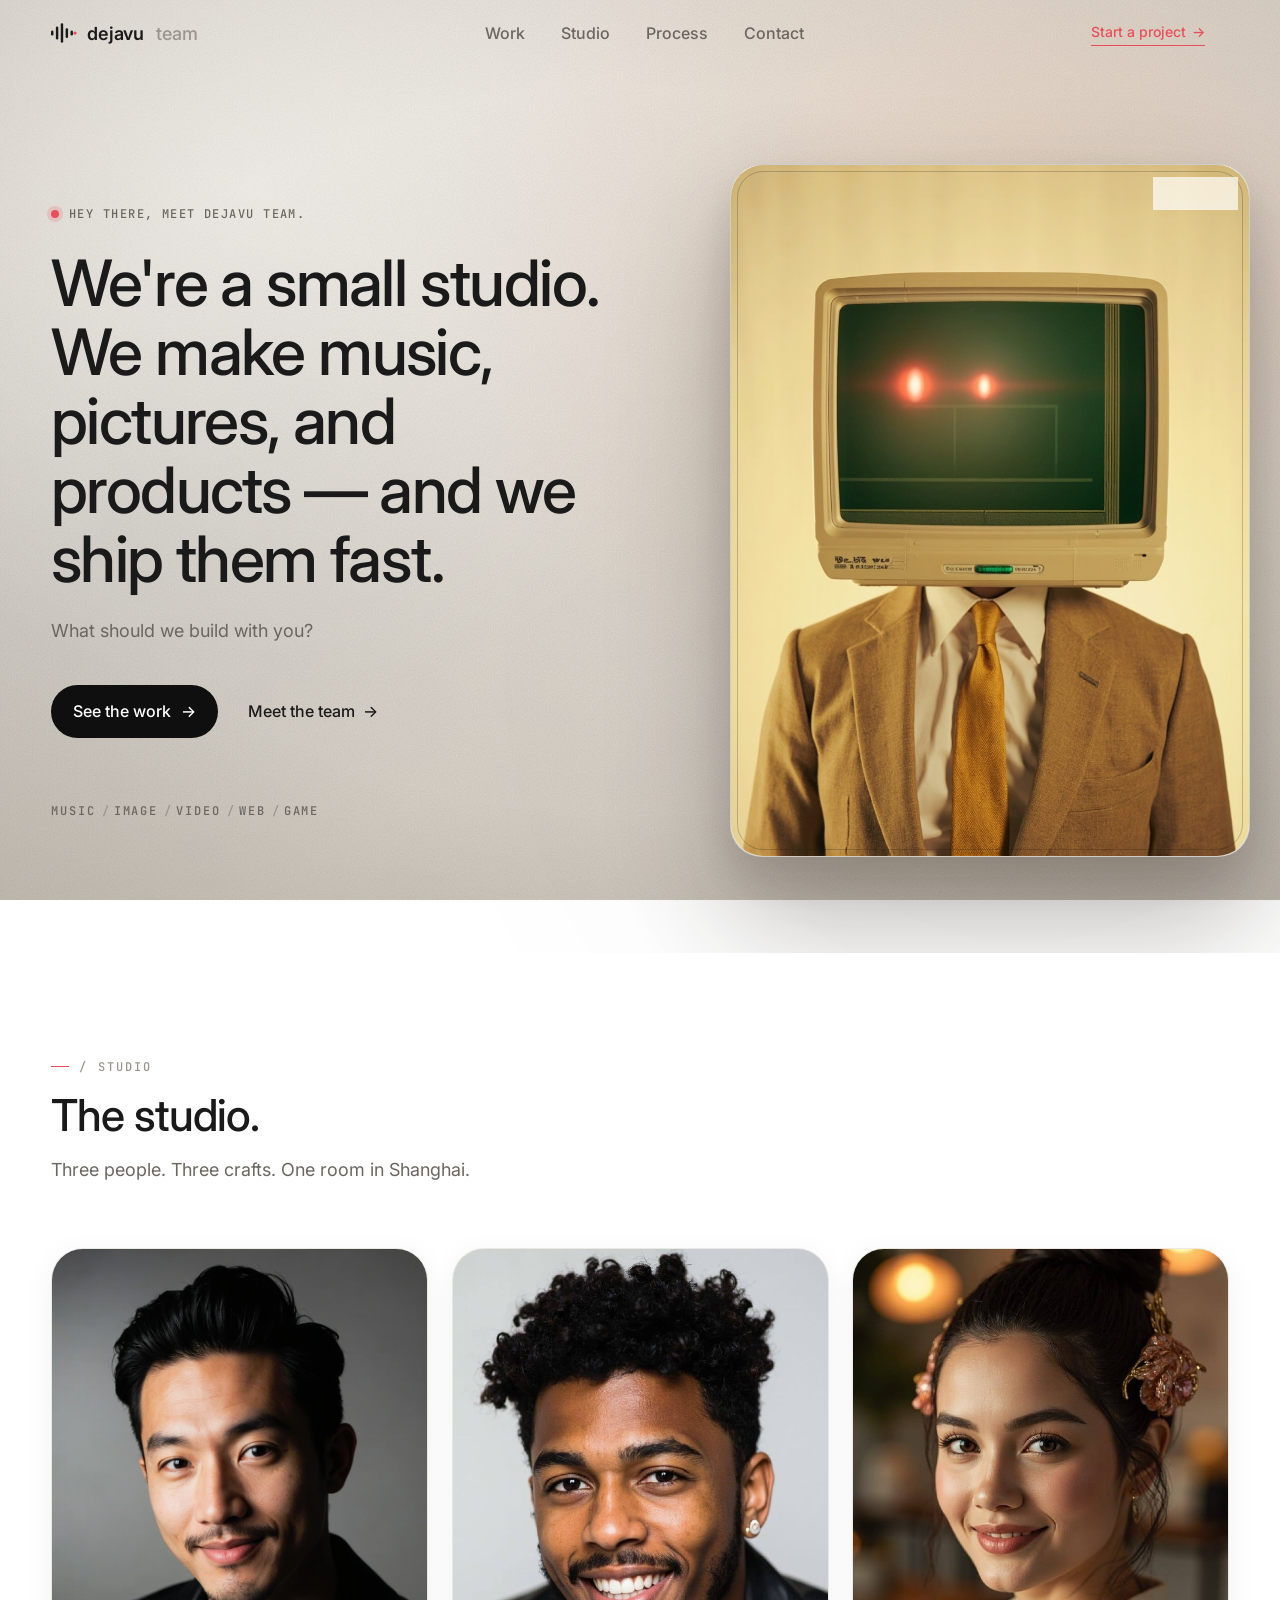
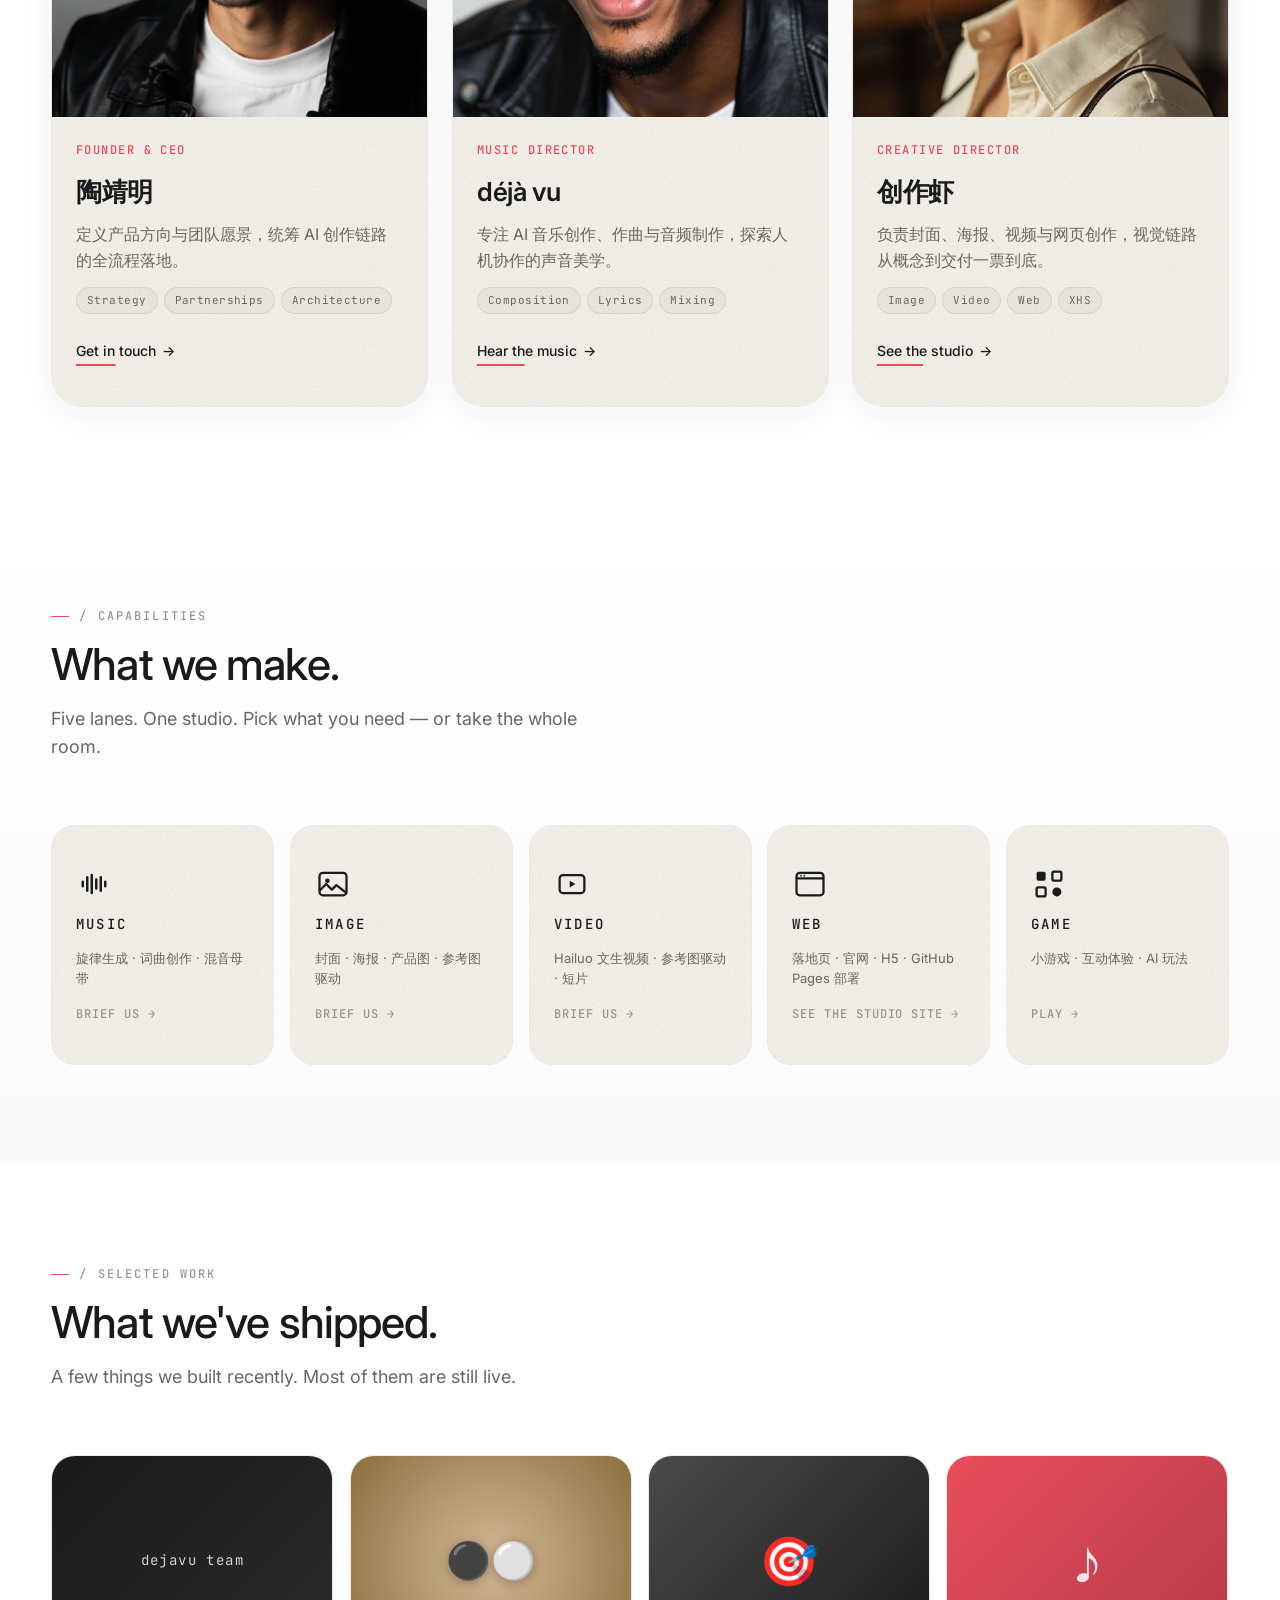
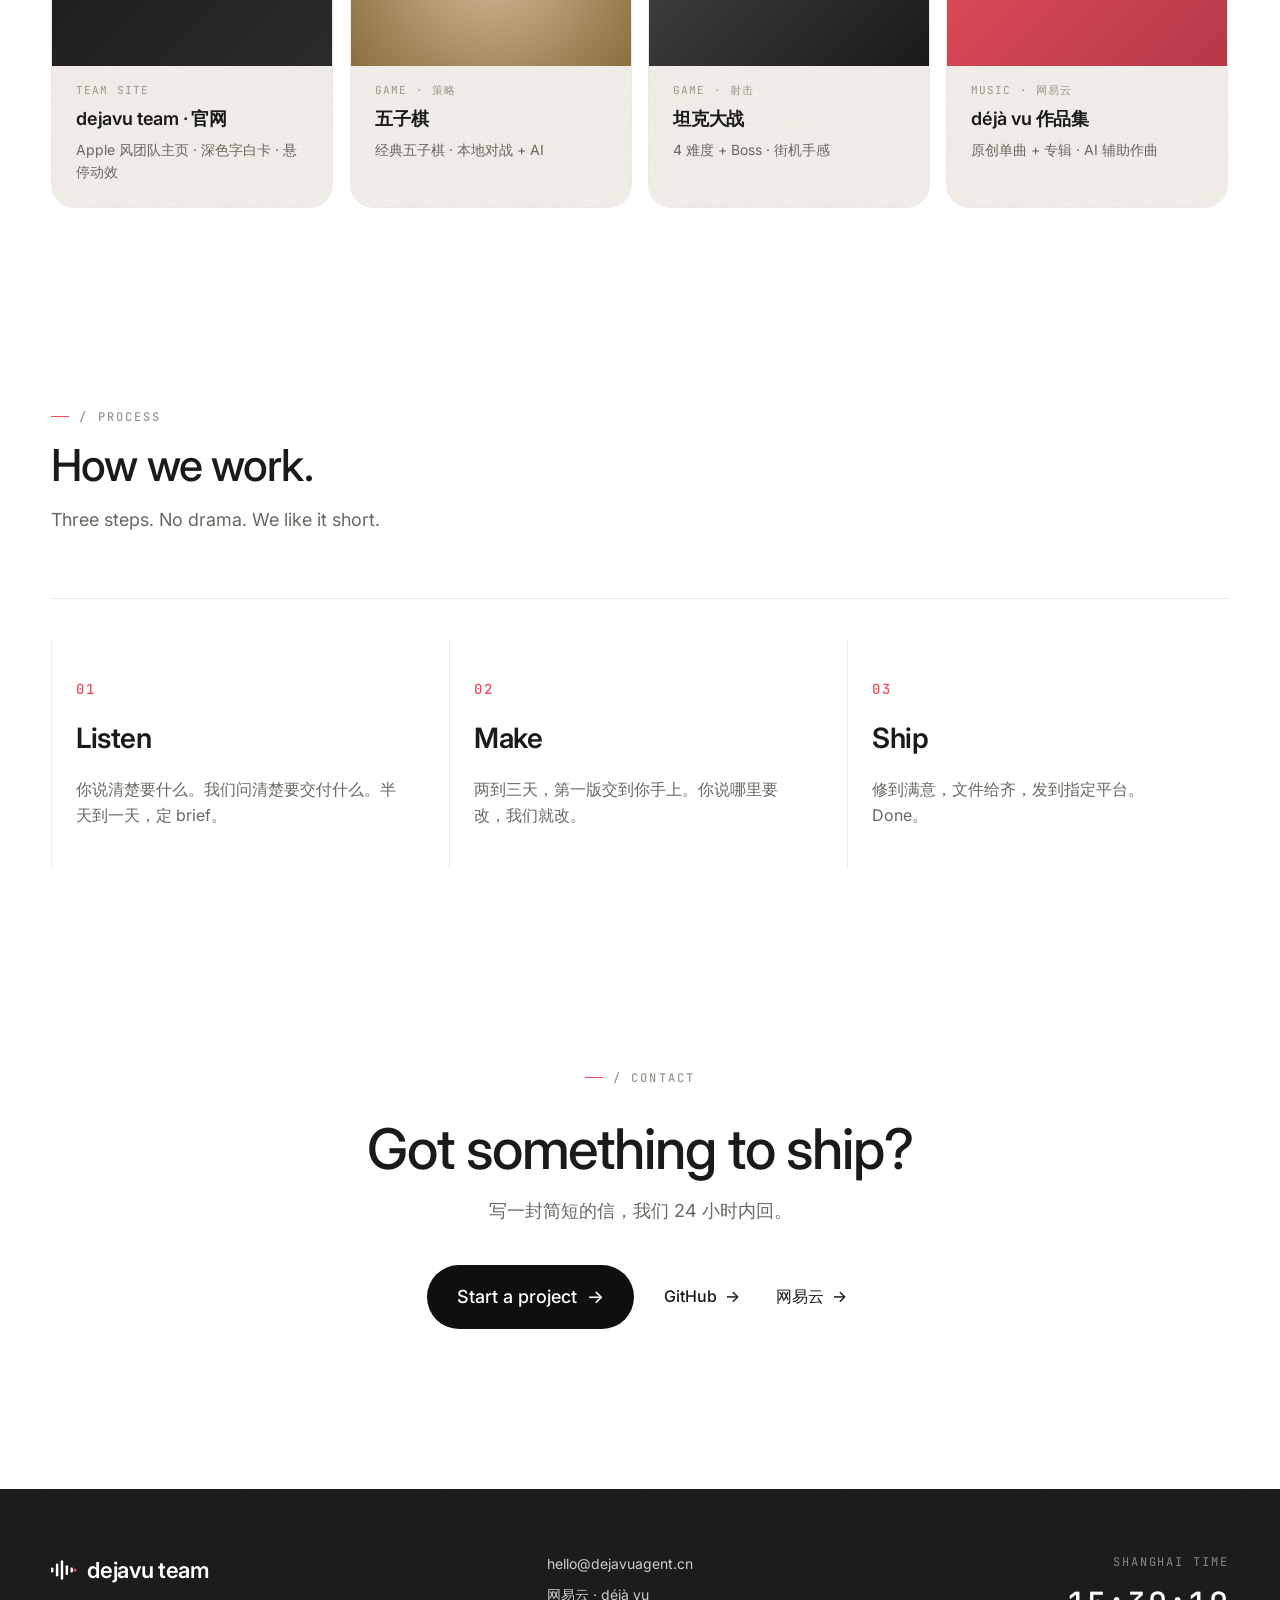
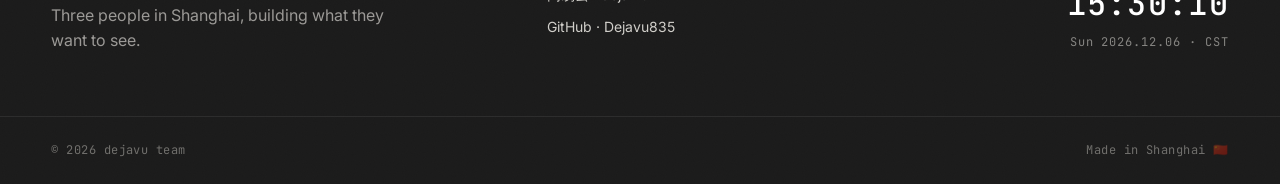
==== next/index.html @ 9ca7d679 "next: re-add idle particles (premium v2) + widen gaze for visibility User feedback after 894c8af: - " ====
<!doctype html>
<html lang="zh-CN">
<head>
  <meta charset="UTF-8" />
  <meta name="viewport" content="width=device-width, initial-scale=1, viewport-fit=cover" />
  <title>dejavu team — small studio, big craft</title>
  <meta name="description" content="dejavu team — three people in Shanghai. Music, image, video, web, game. We make things that feel inevitable." />
  <meta property="og:title" content="dejavu team" />
  <meta property="og:description" content="Three people in Shanghai, building what they want to see." />
  <meta property="og:type" content="website" />
  <meta property="og:url" content="https://dejavuagent.cn/next/" />
  <link rel="icon" type="image/svg+xml" href="assets/favicon.svg" />
  <link rel="preconnect" href="https://fonts.googleapis.com" />
  <link rel="preconnect" href="https://fonts.gstatic.com" crossorigin />
  <link href="https://fonts.googleapis.com/css2?family=Inter:wght@400;500;600;700&family=JetBrains+Mono:wght@400;500&display=swap" rel="stylesheet" />
  <link rel="stylesheet" href="styles.css" />
</head>
<body>

  <!-- ============= NAV ============= -->
  <header class="nav" id="nav">
    <div class="nav-inner">
      <a class="nav-logo" href="#top" aria-label="dejavu team home">
        <svg class="nav-wave" viewBox="0 0 32 24" aria-hidden="true">
          <rect x="0"  y="9"  width="3" height="6"  rx="1.5"/>
          <rect x="6"  y="4"  width="3" height="16" rx="1.5"/>
          <rect x="12" y="0"  width="3" height="24" rx="1.5"/>
          <rect x="18" y="6"  width="3" height="12" rx="1.5"/>
          <rect x="24" y="9"  width="3" height="6"  rx="1.5"/>
          <circle cx="29.5" cy="12" r="2" class="nav-wave-pulse"/>
        </svg>
        <span class="nav-logo-text">dejavu</span>
        <span class="nav-logo-suffix">team</span>
      </a>
      <nav class="nav-menu" aria-label="Primary">
        <a href="#work">Work</a>
        <a href="#studio">Studio</a>
        <a href="#process">Process</a>
        <a href="#contact">Contact</a>
      </nav>
      <a class="nav-cta" href="#contact">Start a project <span aria-hidden="true">→</span></a>
      <button class="nav-burger" id="navBurger" aria-label="Toggle menu" aria-expanded="false">
        <span></span><span></span><span></span>
      </button>
    </div>
  </header>

  <main id="top">

    <!-- ============= HERO ============= -->
    <section class="hero" id="hero">
      <div class="hero-grain" aria-hidden="true"></div>
      <div class="hero-inner">

        <div class="hero-copy">
          <p class="hero-sub reveal" data-reveal-delay="0">
            <span class="hero-sub-dot" aria-hidden="true"></span>
            Hey there, meet dejavu team.
          </p>
          <h1 class="hero-title reveal" data-reveal-delay="120">
            We're a small studio. We make music, pictures, and products — and we ship them fast.
          </h1>
          <p class="hero-subline reveal" data-reveal-delay="240">What should we build with you?</p>

          <div class="hero-actions reveal" data-reveal-delay="360">
            <a class="btn btn-primary" href="#work">See the work <span class="btn-arrow" aria-hidden="true">→</span></a>
            <a class="btn-link" href="#studio">Meet the team <span class="btn-arrow" aria-hidden="true">→</span></a>
          </div>

          <ul class="hero-tags reveal" data-reveal-delay="480" aria-label="Capabilities">
            <li><a href="#capabilities">MUSIC</a></li>
            <li><a href="#capabilities">IMAGE</a></li>
            <li><a href="#capabilities">VIDEO</a></li>
            <li><a href="#capabilities">WEB</a></li>
            <li><a href="#capabilities">GAME</a></li>
          </ul>
        </div>

        <div class="hero-visual" id="heroVisual">
          <div class="hv-figure" id="hvFigure">
            <!-- ============== HERO FIGURE (AI-generated single image) ==============
                 Single AI-generated image of a surreal character: tan/brown
                 suit, vintage cream CRT monitor as the head (green screen,
                 DEJA VU label, Vesta brand), and 2 glowing red oval eyes
                 (Homelander-style) in the upper 1/3 of the CRT screen.

                 The image carries the entire head + body in one piece, so
                 we no longer need a separate CSS 3D cube — the AI image IS
                 the head. We only overlay: mouse-tracking halo, sparks,
                 shockwave, and laser beams (positioned at the eye coords
                 in the new image: 41% / 57% horizontal, 22% vertical). -->
            <img class="hv-figure-img" id="hvFigureImg" src="assets/hero-homelander-ai.png" alt="Vesta CRT character with red laser eyes" draggable="false" aria-hidden="false" />

            <!-- Mouse tracking HALO — follows the cursor on the figure
                 with a soft warm glow. JS sets --halo-x/y. -->
            <div class="hv-halo" id="hvHalo" aria-hidden="true"></div>

            <!-- CARD-EDGE GLOW — soft warm light that extends BEYOND
                 the figure's edges (inset: -15% on all sides). The
                 user wanted light effects to "overflow the hero
                 card area" on interaction. This glow is hidden in
                 calm state (opacity 0), pulses to opacity 0.5 when
                 the user moves the mouse over the figure, and
                 briefly to 0.85 on each head click. It gives the
                 "warm light spilling out of the card" effect. -->
            <div class="hv-card-glow" id="hvCardGlow" aria-hidden="true"></div>

            <!-- RED AMBIENT — red light cast around the figure during
                 the click buildup (warning/danger states). The opacity
                 is driven by JS via --red-i, so it builds progressively
                 from 0 (calm) → 0.15 (detected) → 0.4 (warning) →
                 0.9 (firing). Gives the scene a 'screen casting red
                 light' oppressive feeling. -->
            <div class="hv-red-ambient" id="hvRedAmbient" aria-hidden="true"></div>

            <!-- EYE GLOW RING — a soft warm halo around each eye.
                 Always visible (even in calm state) so the character
                 feels "alive" with a steady light around each eye.
                 The ring is BIGGER than the eye (25% of figure width)
                 so it surrounds the eye like a soft corona — the eye
                 cover is on top of the eye itself, so the ring is
                 what peeks out around it.

                 z-index: 3 (above red-ambient 2, same as eye-cover
                 3 — DOM order before eye-cover, so the cover paints
                 on top, hiding the eye center while the ring
                 remains visible).

                 Animations: 2 layered
                 1. breathe: gentle 3.5s opacity + scale pulse
                 2. flicker: 0.7s brightness flicker for "vibration" -->
            <div class="hv-eye-glow hv-eye-glow-l" id="hvEyeGlowL" aria-hidden="true"></div>
            <div class="hv-eye-glow hv-eye-glow-r" id="hvEyeGlowR" aria-hidden="true"></div>

            <!-- EYE COVERS — warm white radial gradient that hides the
                 baked-in red eyes in the calm state. Fades out as the
                 user clicks the head repeatedly, revealing red underneath
                 before the laser fires. -->
            <div class="hv-eye-cover hv-eye-cover-l" id="hvEyeCoverL" aria-hidden="true"></div>
            <div class="hv-eye-cover hv-eye-cover-r" id="hvEyeCoverR" aria-hidden="true"></div>

            <!-- WISP — thin horizontal "wispy strand of light" that
                 passes through each eye. Always visible (not just
                 firing). The user said the wisp should be MORE
                 OBVIOUS and LONGER but NOT laser-like — this version
                 is 45% figure width (was 32%), 2px tall, with a
                 soft multi-layer gradient (no sharp laser edges,
                 just a wispy light passing through the eye). Fades
                 out as the cover fades to red (so it doesn't
                 compete with the red glow). -->
            <div class="hv-eye-wisp hv-eye-wisp-l" id="hvEyeWispL" aria-hidden="true"></div>
            <div class="hv-eye-wisp hv-eye-wisp-r" id="hvEyeWispR" aria-hidden="true"></div>

            <!-- PARTICLES — small red embers that drift outward from
                 the eyes, extending BEYOND the figure's card
                 boundaries (inset: -30%). User wanted particle
                 effects that '可以影响到hero界面以及他附近的界面'
                 and said the wisp's influence is currently '太小'.
                 12 particles in 2 groups (one per eye), each with
                 a different delay, direction, and speed. They use
                 mix-blend-mode: screen for the 'light in air' feel
                 (lightens whatever is behind, like real light). The
                 user referenced Homelander's laser eyes as the
                 inspiration: '发镭射眼之前眼睛里冒出来的丝光加
                 一些粒子特效'. Particles are hidden in calm, fade
                 in during the buildup, peak in warning. -->
            <div class="hv-particles hv-particles-l" aria-hidden="true">
              <span class="hv-particle"></span>
              <span class="hv-particle"></span>
              <span class="hv-particle"></span>
              <span class="hv-particle"></span>
              <span class="hv-particle"></span>
              <span class="hv-particle"></span>
              <span class="hv-particle"></span>
              <span class="hv-particle"></span>
              <span class="hv-particle"></span>
            </div>
            <div class="hv-particles hv-particles-r" aria-hidden="true">
              <span class="hv-particle"></span>
              <span class="hv-particle"></span>
              <span class="hv-particle"></span>
              <span class="hv-particle"></span>
              <span class="hv-particle"></span>
              <span class="hv-particle"></span>
              <span class="hv-particle"></span>
              <span class="hv-particle"></span>
              <span class="hv-particle"></span>
            </div>

            <!-- SPARKS (火星子) — small fast twinkle embers around
                 each eye. Pure CSS box-shadow trick: one element
                 draws 10 small dots via box-shadow positions.
                 Different from the .hv-particle elements (which
                 are bigger 4px embers that drift outward). Sparks
                 are TINY (1-2px), TWINKLE in place (not drift),
                 and POP in/out via opacity animation. -->
            <div class="hv-sparks hv-sparks-l" aria-hidden="true"></div>
            <div class="hv-sparks hv-sparks-r" aria-hidden="true"></div>

            <!-- IDLE PARTICLES (v2 — atmospheric dust motes) —
                 Small glowing dust around each eye, always visible
                 even in calm state. These make the character feel
                 "alive" with a sense of atmosphere — like motes
                 floating in the warm light around the eyes.

                 v2 (premium) differences from v1 (the cheap version
                 that the user called "fake"):
                 - Smaller core (1px vs 1.5px)
                 - SOLID color (no internal radial gradient that
                   created a visible "circle" within each dot)
                 - 2-LAYERED glow: tight 3px + soft 10px outer (not
                   a single 4px halo)
                 - Container has `filter: blur(0.4px)` for
                   atmospheric softness
                 - 5 per eye (vs 3) with more variety in positions
                 - Slower drift (5.5s vs 4.5s) — calmer, more
                   atmospheric
                 - Less opacity (0.55 vs 0.5) but with bigger
                   soft glow, so it FEELS brighter but isn't
                   punchy

                 Result: dust motes that feel like "light in air",
                 not cheap CSS circles. -->
            <div class="hv-idle-particles hv-idle-particles-l" aria-hidden="true">
              <span class="hv-idle-particle"></span>
              <span class="hv-idle-particle"></span>
              <span class="hv-idle-particle"></span>
              <span class="hv-idle-particle"></span>
              <span class="hv-idle-particle"></span>
            </div>
            <div class="hv-idle-particles hv-idle-particles-r" aria-hidden="true">
              <span class="hv-idle-particle"></span>
              <span class="hv-idle-particle"></span>
              <span class="hv-idle-particle"></span>
              <span class="hv-idle-particle"></span>
              <span class="hv-idle-particle"></span>
            </div>

            <!-- EYE IRIS — small bright "pupil" highlight that drifts
                 around within each eye, simulating curious gaze. JS sets
                 --iris-x/y for each eye (default centered, drifts when
                 idle, snaps to mouse position on hover). -->
            <div class="hv-eye-iris hv-eye-iris-l" id="hvEyeIrisL" aria-hidden="true"></div>
            <div class="hv-eye-iris hv-eye-iris-r" id="hvEyeIrisR" aria-hidden="true"></div>

            <!-- Click TRIGGER — invisible button overlay covering the head
                 (CRT area). Used to advance the eye-state machine
                 (calm → detected → warning) on each click. -->
            <button class="hv-head-click" id="hvHeadClick" type="button" aria-label="Cycle eye state"></button>

            <!-- Sparks and shockwave at the new eye positions -->
            <div class="hv-spark-burst hv-spark-l" aria-hidden="true"></div>
            <div class="hv-spark-burst hv-spark-r" aria-hidden="true"></div>
            <div class="hv-shockwave hv-shockwave-l" aria-hidden="true"></div>
            <div class="hv-shockwave hv-shockwave-r" aria-hidden="true"></div>

            <span class="hv-status" id="hvStatus" aria-hidden="true">online</span>
          </div>
        </div>

      </div>
    </section>

    <!-- ============= MEMBERS ============= -->
    <section class="section section-members" id="studio">
      <div class="section-inner">
        <header class="section-head">
          <p class="section-eyebrow">/ Studio</p>
          <h2 class="section-title">The studio.</h2>
          <p class="section-lede">Three people. Three crafts. One room in Shanghai.</p>
        </header>

        <div class="member-grid">

          <article class="member-card reveal">
            <div class="member-photo member-photo-ceo"></div>
            <div class="member-body">
              <span class="member-role">Founder &amp; CEO</span>
              <h3 class="member-name">陶靖明</h3>
              <p class="member-bio">定义产品方向与团队愿景，统筹 AI 创作链路的全流程落地。</p>
              <ul class="member-tags">
                <li>Strategy</li><li>Partnerships</li><li>Architecture</li>
              </ul>
              <a class="member-cta" href="#contact">Get in touch <span aria-hidden="true">→</span></a>
            </div>
          </article>

          <article class="member-card reveal" data-reveal-delay="120">
            <div class="member-photo member-photo-music"></div>
            <div class="member-body">
              <span class="member-role">Music Director</span>
              <h3 class="member-name">déjà&nbsp;vu</h3>
              <p class="member-bio">专注 AI 音乐创作、作曲与音频制作，探索人机协作的声音美学。</p>
              <ul class="member-tags">
                <li>Composition</li><li>Lyrics</li><li>Mixing</li>
              </ul>
              <a class="member-cta" href="https://163cn.tv/51b9bJa" target="_blank" rel="noopener">Hear the music <span aria-hidden="true">→</span></a>
            </div>
          </article>

          <article class="member-card reveal" data-reveal-delay="240">
            <div class="member-photo member-photo-creative"></div>
            <div class="member-body">
              <span class="member-role">Creative Director</span>
              <h3 class="member-name">创作虾</h3>
              <p class="member-bio">负责封面、海报、视频与网页创作，视觉链路从概念到交付一票到底。</p>
              <ul class="member-tags">
                <li>Image</li><li>Video</li><li>Web</li><li>XHS</li>
              </ul>
              <a class="member-cta" href="https://dejavuagent.cn/" target="_blank" rel="noopener">See the studio <span aria-hidden="true">→</span></a>
            </div>
          </article>

        </div>
      </div>
    </section>

    <!-- ============= CAPABILITIES ============= -->
    <section class="section section-caps" id="capabilities">
      <div class="section-inner">
        <header class="section-head">
          <p class="section-eyebrow">/ Capabilities</p>
          <h2 class="section-title">What we make.</h2>
          <p class="section-lede">Five lanes. One studio. Pick what you need — or take the whole room.</p>
        </header>

        <div class="cap-grid">

          <a class="cap-card reveal" href="#contact">
            <div class="cap-icon" aria-hidden="true">
              <svg viewBox="0 0 32 32" fill="none"><path d="M6 18v-4M10 22V10M14 24V8M18 20v-8M22 22V10M26 18v-4" stroke="currentColor" stroke-width="2.2" stroke-linecap="round"/></svg>
            </div>
            <h3 class="cap-name">MUSIC</h3>
            <p class="cap-desc">旋律生成 · 词曲创作 · 混音母带</p>
            <span class="cap-cta">Brief us <span aria-hidden="true">→</span></span>
          </a>

          <a class="cap-card reveal" data-reveal-delay="80" href="#contact">
            <div class="cap-icon" aria-hidden="true">
              <svg viewBox="0 0 32 32" fill="none"><rect x="4" y="6" width="24" height="20" rx="3" stroke="currentColor" stroke-width="2"/><circle cx="11" cy="13" r="2" fill="currentColor"/><path d="M4 22l6-6 5 5 4-4 9 7" stroke="currentColor" stroke-width="2" stroke-linejoin="round"/></svg>
            </div>
            <h3 class="cap-name">IMAGE</h3>
            <p class="cap-desc">封面 · 海报 · 产品图 · 参考图驱动</p>
            <span class="cap-cta">Brief us <span aria-hidden="true">→</span></span>
          </a>

          <a class="cap-card reveal" data-reveal-delay="160" href="#contact">
            <div class="cap-icon" aria-hidden="true">
              <svg viewBox="0 0 32 32" fill="none"><rect x="5" y="8" width="22" height="16" rx="3" stroke="currentColor" stroke-width="2"/><path d="M14 13l5 3-5 3v-6z" fill="currentColor"/></svg>
            </div>
            <h3 class="cap-name">VIDEO</h3>
            <p class="cap-desc">Hailuo 文生视频 · 参考图驱动 · 短片</p>
            <span class="cap-cta">Brief us <span aria-hidden="true">→</span></span>
          </a>

          <a class="cap-card reveal" data-reveal-delay="240" href="https://dejavuagent.cn/" target="_blank" rel="noopener">
            <div class="cap-icon" aria-hidden="true">
              <svg viewBox="0 0 32 32" fill="none"><rect x="4" y="6" width="24" height="20" rx="3" stroke="currentColor" stroke-width="2"/><path d="M4 11h24" stroke="currentColor" stroke-width="2"/><circle cx="8" cy="8.5" r="0.8" fill="currentColor"/><circle cx="11" cy="8.5" r="0.8" fill="currentColor"/></svg>
            </div>
            <h3 class="cap-name">WEB</h3>
            <p class="cap-desc">落地页 · 官网 · H5 · GitHub Pages 部署</p>
            <span class="cap-cta">See the studio site <span aria-hidden="true">→</span></span>
          </a>

          <a class="cap-card reveal" data-reveal-delay="320" href="https://dejavuagent.cn/wuziqi/" target="_blank" rel="noopener">
            <div class="cap-icon" aria-hidden="true">
              <svg viewBox="0 0 32 32" fill="none"><rect x="5" y="5" width="8" height="8" rx="1.5" fill="currentColor"/><rect x="19" y="5" width="8" height="8" rx="1.5" stroke="currentColor" stroke-width="2" fill="none"/><rect x="5" y="19" width="8" height="8" rx="1.5" stroke="currentColor" stroke-width="2" fill="none"/><circle cx="23" cy="23" r="4" fill="currentColor"/></svg>
            </div>
            <h3 class="cap-name">GAME</h3>
            <p class="cap-desc">小游戏 · 互动体验 · AI 玩法</p>
            <span class="cap-cta">Play <span aria-hidden="true">→</span></span>
          </a>

        </div>
      </div>
    </section>

    <!-- ============= SELECTED WORK ============= -->
    <section class="section section-work" id="work">
      <div class="section-inner">
        <header class="section-head">
          <p class="section-eyebrow">/ Selected work</p>
          <h2 class="section-title">What we've shipped.</h2>
          <p class="section-lede">A few things we built recently. Most of them are still live.</p>
        </header>

        <div class="work-grid">

          <a class="work-card reveal" href="https://dejavuagent.cn/" target="_blank" rel="noopener">
            <div class="work-thumb work-thumb-site"></div>
            <div class="work-body">
              <span class="work-kind">Team site</span>
              <h3 class="work-name">dejavu team · 官网</h3>
              <p class="work-desc">Apple 风团队主页 · 深色字白卡 · 悬停动效</p>
            </div>
          </a>

          <a class="work-card reveal" data-reveal-delay="100" href="https://dejavuagent.cn/wuziqi/" target="_blank" rel="noopener">
            <div class="work-thumb work-thumb-wuziqi"></div>
            <div class="work-body">
              <span class="work-kind">Game · 策略</span>
              <h3 class="work-name">五子棋</h3>
              <p class="work-desc">经典五子棋 · 本地对战 + AI</p>
            </div>
          </a>

          <a class="work-card reveal" data-reveal-delay="200" href="https://dejavuagent.cn/games/tank/" target="_blank" rel="noopener">
            <div class="work-thumb work-thumb-tank"></div>
            <div class="work-body">
              <span class="work-kind">Game · 射击</span>
              <h3 class="work-name">坦克大战</h3>
              <p class="work-desc">4 难度 + Boss · 街机手感</p>
            </div>
          </a>

          <a class="work-card reveal" data-reveal-delay="300" href="https://163cn.tv/51b9bJa" target="_blank" rel="noopener">
            <div class="work-thumb work-thumb-music"></div>
            <div class="work-body">
              <span class="work-kind">Music · 网易云</span>
              <h3 class="work-name">déjà vu 作品集</h3>
              <p class="work-desc">原创单曲 + 专辑 · AI 辅助作曲</p>
            </div>
          </a>

        </div>
      </div>
    </section>

    <!-- ============= PROCESS ============= -->
    <section class="section section-process" id="process">
      <div class="section-inner">
        <header class="section-head">
          <p class="section-eyebrow">/ Process</p>
          <h2 class="section-title">How we work.</h2>
          <p class="section-lede">Three steps. No drama. We like it short.</p>
        </header>

        <ol class="process-list">
          <li class="process-step reveal">
            <span class="process-num">01</span>
            <h3 class="process-name">Listen</h3>
            <p class="process-desc">你说清楚要什么。我们问清楚要交付什么。半天到一天，定 brief。</p>
          </li>
          <li class="process-step reveal" data-reveal-delay="100">
            <span class="process-num">02</span>
            <h3 class="process-name">Make</h3>
            <p class="process-desc">两到三天，第一版交到你手上。你说哪里要改，我们就改。</p>
          </li>
          <li class="process-step reveal" data-reveal-delay="200">
            <span class="process-num">03</span>
            <h3 class="process-name">Ship</h3>
            <p class="process-desc">修到满意，文件给齐，发到指定平台。Done。</p>
          </li>
        </ol>
      </div>
    </section>

    <!-- ============= CONTACT / FOOTER ============= -->
    <section class="section section-contact" id="contact">
      <div class="section-inner contact-inner">
        <p class="section-eyebrow">/ Contact</p>
        <h2 class="contact-title">Got something to ship?</h2>
        <p class="contact-lede">写一封简短的信，我们 24 小时内回。</p>
        <div class="contact-actions">
          <a class="btn btn-primary btn-lg" href="mailto:hello@dejavuagent.cn">Start a project <span class="btn-arrow" aria-hidden="true">→</span></a>
          <a class="btn-link" href="https://github.com/Dejavu835" target="_blank" rel="noopener">GitHub <span aria-hidden="true">→</span></a>
          <a class="btn-link" href="https://163cn.tv/51b9bJa" target="_blank" rel="noopener">网易云 <span aria-hidden="true">→</span></a>
        </div>
      </div>
    </section>

  </main>

  <footer class="footer">
    <div class="footer-inner">
      <div class="footer-left">
        <a class="footer-logo" href="#top">
          <svg class="nav-wave" viewBox="0 0 32 24" aria-hidden="true">
            <rect x="0"  y="9"  width="3" height="6"  rx="1.5"/>
            <rect x="6"  y="4"  width="3" height="16" rx="1.5"/>
            <rect x="12" y="0"  width="3" height="24" rx="1.5"/>
            <rect x="18" y="6"  width="3" height="12" rx="1.5"/>
            <rect x="24" y="9"  width="3" height="6"  rx="1.5"/>
            <circle cx="29.5" cy="12" r="2" class="nav-wave-pulse"/>
          </svg>
          <span>dejavu team</span>
        </a>
        <p class="footer-tagline">Three people in Shanghai, building what they want to see.</p>
      </div>
      <div class="footer-mid">
        <a href="mailto:hello@dejavuagent.cn">hello@dejavuagent.cn</a>
        <a href="https://163cn.tv/51b9bJa" target="_blank" rel="noopener">网易云 · déjà vu</a>
        <a href="https://github.com/Dejavu835" target="_blank" rel="noopener">GitHub · Dejavu835</a>
      </div>
      <div class="footer-right">
        <p class="footer-clock-label">Shanghai time</p>
        <p class="footer-clock" id="clock">--:--:--</p>
        <p class="footer-clock-date" id="clockDate">—</p>
      </div>
    </div>
    <div class="footer-bottom">
      <span>© <span id="year">2026</span> dejavu team</span>
      <span>Made in Shanghai 🇨🇳</span>
    </div>
  </footer>

  <!-- mobile menu drawer -->
  <div class="drawer" id="drawer" aria-hidden="true">
    <nav class="drawer-menu" aria-label="Mobile">
      <a href="#work">Work</a>
      <a href="#studio">Studio</a>
      <a href="#process">Process</a>
      <a href="#contact">Contact</a>
      <a class="drawer-cta" href="mailto:hello@dejavuagent.cn">Start a project →</a>
    </nav>
  </div>

  <script src="script.js" defer></script>
</body>
</html>
---- next/styles.css ----
/* ===========================================================
   dejavu team · /next/ — MiniMax-style design
   Tokens → reset → base → nav → hero → sections → footer
   =========================================================== */

:root {
  /* color */
  --bg-base:        #E8E3DC;
  --bg-grad-top:    #EFEAE3;
  --bg-grad-bot:    #D5CFC6;
  --bg-soft:        #F4F0EA;
  --bg-card:        #F8F5F0;
  --ink-primary:    #1A1A1A;
  --ink-secondary:  #6B6660;
  --ink-muted:      #9A958D;
  --accent:         #E94E5B;
  --accent-soft:    #F4B5BB;
  --btn-primary-bg: #0F0F0F;
  --btn-primary-fg: #FFFFFF;
  --line-soft:      rgba(26,26,26,0.08);
  --line-mid:       rgba(26,26,26,0.14);
  --shadow-card:    0 8px 32px rgba(26,26,26,0.06);
  --shadow-hover:   0 16px 48px rgba(26,26,26,0.14);

  /* type */
  --font-sans: 'Inter', -apple-system, BlinkMacSystemFont, 'PingFang SC', 'Helvetica Neue', Arial, sans-serif;
  --font-mono: 'JetBrains Mono', ui-monospace, SFMono-Regular, Menlo, monospace;

  --fs-display:   clamp(34px, 5.2vw, 64px);
  --fs-h2:        clamp(28px, 3.6vw, 44px);
  --fs-h3:        20px;
  --fs-body-lg:   18px;
  --fs-body:      16px;
  --fs-small:     14px;
  --fs-micro:     12px;

  --fw-medium:    500;
  --fw-semibold:  600;
  --fw-bold:      700;

  /* space & radius */
  --space-xs:  4px;
  --space-sm:  8px;
  --space-md:  16px;
  --space-lg:  24px;
  --space-xl:  40px;
  --space-2xl: 64px;
  --space-3xl: 96px;
  --radius-sm: 8px;
  --radius-md: 16px;
  --radius-lg: 24px;
  --radius-xl: 32px;
  --radius-pill: 999px;

  /* motion */
  --ease:      cubic-bezier(0.22, 1, 0.36, 1);
  --dur-fast:  180ms;
  --dur-base:  320ms;
  --dur-slow:  600ms;

  /* layout */
  --container-max: 1280px;
  --gutter:        clamp(20px, 4vw, 56px);
  --nav-h:         68px;
}


/* ---------- reset ---------- */
*,
*::before,
*::after { box-sizing: border-box; }

html { -webkit-text-size-adjust: 100%; scroll-behavior: smooth; }

html { overflow-x: hidden; }
body {
  margin: 0;
  font-family: var(--font-sans);
  font-size: var(--fs-body);
  font-weight: 400;
  line-height: 1.55;
  color: var(--ink-primary);
  background:
    /* warm spotlight on right (where the figure sits) */
    radial-gradient(ellipse 65% 80% at 80% 30%,
      rgba(220, 150, 100, 0.22) 0%,
      rgba(220, 150, 100, 0.08) 40%,
      transparent 70%),
    /* secondary cool shadow on left (depth) */
    radial-gradient(ellipse 50% 70% at 10% 60%,
      rgba(60, 70, 90, 0.08) 0%,
      transparent 60%),
    /* page vignette (dark edges, draws eye to center) */
    radial-gradient(ellipse 90% 80% at 50% 50%,
      transparent 50%,
      rgba(40, 30, 20, 0.16) 100%),
    /* cloudy/smoky layer (larger scale than film grain) */
    url("data:image/svg+xml;utf8,<svg xmlns='http://www.w3.org/2000/svg' width='800' height='800'><filter id='n'><feTurbulence type='fractalNoise' baseFrequency='0.013 0.018' numOctaves='3' stitchTiles='stitch' seed='3'/><feColorMatrix values='0 0 0 0 0.36  0 0 0 0 0.32  0 0 0 0 0.26  0 0 0 0.42 0'/></filter><rect width='100%25' height='100%25' filter='url(%23n)' opacity='0.55'/></svg>"),
    /* fine film grain (on top, dust) */
    url("data:image/svg+xml;utf8,<svg xmlns='http://www.w3.org/2000/svg' width='240' height='240'><filter id='g'><feTurbulence type='fractalNoise' baseFrequency='0.95' numOctaves='2' stitchTiles='stitch'/><feColorMatrix values='0 0 0 0 0.16  0 0 0 0 0.15  0 0 0 0 0.13  0 0 0 0.5 0'/></filter><rect width='100%25' height='100%25' filter='url(%23g)' opacity='0.30'/></svg>"),
    /* warm gradient base */
    linear-gradient(180deg, var(--bg-grad-top) 0%, var(--bg-base) 35%, var(--bg-grad-bot) 100%);
  background-attachment: fixed, fixed, fixed, fixed, fixed, fixed;
  background-size: 100% 100%, 100% 100%, 100% 100%, 800px 800px, 240px 240px, cover;
  background-blend-mode: normal, normal, normal, soft-light, multiply, normal;
  -webkit-font-smoothing: antialiased;
  -moz-osx-font-smoothing: grayscale;
  overflow-x: hidden;
}
@media (max-width: 880px) {
  body { background-attachment: scroll, scroll, scroll, scroll, scroll, scroll; }
}

img, svg, video { display: block; max-width: 100%; }

a { color: inherit; text-decoration: none; }

button {
  font: inherit;
  background: none;
  border: 0;
  cursor: pointer;
  color: inherit;
}

ul, ol { list-style: none; padding: 0; margin: 0; }

h1, h2, h3, h4, p { margin: 0; }

::selection { background: var(--accent); color: #fff; }

/* ---------- reveal on scroll ---------- */
.reveal {
  opacity: 0;
  transform: translateY(12px);
  transition: opacity var(--dur-slow) var(--ease), transform var(--dur-slow) var(--ease);
  transition-delay: 0ms;
  will-change: opacity, transform;
}
.reveal.is-in {
  opacity: 1;
  transform: translateY(0);
}

/* ---------- shared buttons ---------- */
.btn {
  display: inline-flex;
  align-items: center;
  gap: 10px;
  padding: 14px 22px;
  font-size: var(--fs-body);
  font-weight: var(--fw-medium);
  border-radius: var(--radius-pill);
  transition: background var(--dur-base) var(--ease), transform var(--dur-base) var(--ease);
  white-space: nowrap;
}
.btn-primary {
  background: var(--btn-primary-bg);
  color: var(--btn-primary-fg);
}
.btn-primary:hover {
  background: #1A1A1A;
  transform: translateY(-1px);
}
.btn-primary .btn-arrow { transition: transform var(--dur-base) var(--ease); }
.btn-primary:hover .btn-arrow { transform: translateX(4px); }

.btn-lg {
  padding: 18px 30px;
  font-size: var(--fs-body-lg);
}

.btn-link {
  display: inline-flex;
  align-items: center;
  gap: 8px;
  font-size: var(--fs-body);
  font-weight: var(--fw-medium);
  color: var(--ink-primary);
  padding: 14px 6px;
  position: relative;
  transition: color var(--dur-fast) var(--ease);
}
.btn-link .btn-arrow { transition: transform var(--dur-base) var(--ease); }
.btn-link:hover { color: var(--accent); }
.btn-link:hover .btn-arrow { transform: translateX(4px); }

/* ===========================================================
   NAV
   =========================================================== */
.nav {
  position: fixed;
  inset: 0 0 auto 0;
  z-index: 100;
  height: var(--nav-h);
  background: transparent;
  transition: background var(--dur-base) var(--ease), backdrop-filter var(--dur-base) var(--ease), border-color var(--dur-base) var(--ease);
  border-bottom: 1px solid transparent;
}
.nav.is-stuck {
  background: rgba(232, 227, 220, 0.78);
  backdrop-filter: saturate(180%) blur(14px);
  -webkit-backdrop-filter: saturate(180%) blur(14px);
  border-bottom-color: var(--line-soft);
}
.nav-inner {
  max-width: var(--container-max);
  margin: 0 auto;
  height: 100%;
  padding: 0 var(--gutter);
  display: grid;
  grid-template-columns: auto 1fr auto auto;
  align-items: center;
  gap: var(--space-lg);
}

.nav-logo {
  display: inline-flex;
  align-items: center;
  gap: 10px;
  font-weight: var(--fw-semibold);
  font-size: 18px;
  letter-spacing: -0.01em;
  color: var(--ink-primary);
}
.nav-wave {
  width: 26px;
  height: 20px;
  color: var(--ink-primary);
  fill: currentColor;
  flex-shrink: 0;
}
.nav-wave-pulse { fill: var(--accent); animation: pulse 2.4s ease-in-out infinite; }
@keyframes pulse {
  0%, 100% { opacity: 1; }
  50% { opacity: 0.35; }
}
.nav-logo-suffix {
  color: var(--ink-muted);
  font-weight: var(--fw-medium);
  margin-left: 2px;
}

.nav-menu {
  display: flex;
  gap: 36px;
  font-size: var(--fs-body);
  font-weight: var(--fw-medium);
  color: var(--ink-secondary);
  justify-self: center;
}
.nav-menu a {
  position: relative;
  padding: 6px 0;
  transition: color var(--dur-fast) var(--ease);
}
.nav-menu a::after {
  content: '';
  position: absolute;
  left: 0; right: 0; bottom: 0;
  height: 1.5px;
  background: var(--accent);
  transform: scaleX(0);
  transform-origin: left;
  transition: transform var(--dur-base) var(--ease);
}
.nav-menu a:hover { color: var(--ink-primary); }
.nav-menu a:hover::after { transform: scaleX(1); }

.nav-cta {
  display: inline-flex;
  align-items: center;
  gap: 6px;
  font-size: var(--fs-small);
  font-weight: var(--fw-medium);
  color: var(--accent);
  border-bottom: 1.5px solid var(--accent);
  padding-bottom: 3px;
  transition: gap var(--dur-base) var(--ease);
}
.nav-cta:hover { gap: 10px; }

.nav-burger {
  display: none;
  width: 40px;
  height: 40px;
  flex-direction: column;
  justify-content: center;
  align-items: center;
  gap: 5px;
  border-radius: 10px;
}
.nav-burger span {
  display: block;
  width: 22px;
  height: 1.5px;
  background: var(--ink-primary);
  transition: transform var(--dur-base) var(--ease), opacity var(--dur-fast) var(--ease);
}
.nav-burger[aria-expanded="true"] span:nth-child(1) { transform: translateY(6.5px) rotate(45deg); }
.nav-burger[aria-expanded="true"] span:nth-child(2) { opacity: 0; }
.nav-burger[aria-expanded="true"] span:nth-child(3) { transform: translateY(-6.5px) rotate(-45deg); }

/* ===========================================================
   HERO
   =========================================================== */
.hero {
  position: relative;
  min-height: 100vh;
  min-height: 100svh;
  padding: calc(var(--nav-h) + var(--space-3xl)) 0 var(--space-3xl);
  display: flex;
  align-items: center;
  overflow: hidden;
}
.hero-grain {
  position: absolute;
  inset: 0;
  pointer-events: none;
  background-image:
    radial-gradient(circle at 20% 20%, rgba(255, 255, 255, 0.45), transparent 40%),
    radial-gradient(circle at 80% 70%, rgba(0, 0, 0, 0.04), transparent 50%);
  mix-blend-mode: overlay;
  opacity: 0.7;
}
.hero-inner {
  position: relative;
  width: 100%;
  max-width: var(--container-max);
  margin: 0 auto;
  padding: 0 var(--gutter);
  display: grid;
  grid-template-columns: 1.05fr 0.95fr;
  gap: clamp(24px, 4vw, 56px);
  align-items: center;
}
.hero-text, .hero-visual { min-width: 0; }

.hero-copy { max-width: 560px; }

.hero-sub {
  display: inline-flex;
  align-items: center;
  gap: 10px;
  font-family: var(--font-mono);
  font-size: var(--fs-micro);
  font-weight: 500;
  letter-spacing: 0.12em;
  text-transform: uppercase;
  color: var(--ink-secondary);
  margin-bottom: var(--space-lg);
}
.hero-sub-dot {
  width: 8px;
  height: 8px;
  border-radius: 50%;
  background: var(--accent);
  box-shadow: 0 0 0 4px rgba(233, 78, 91, 0.18);
  animation: dot-pulse 2s ease-in-out infinite;
}
@keyframes dot-pulse {
  0%, 100% { box-shadow: 0 0 0 4px rgba(233, 78, 91, 0.18); }
  50%      { box-shadow: 0 0 0 8px rgba(233, 78, 91, 0.05); }
}

.hero-title {
  font-size: var(--fs-display);
  font-weight: var(--fw-medium);
  line-height: 1.08;
  letter-spacing: -0.025em;
  color: var(--ink-primary);
  margin-bottom: var(--space-lg);
}
.hero-subline {
  font-size: var(--fs-body-lg);
  color: var(--ink-secondary);
  margin-bottom: var(--space-xl);
  font-weight: 400;
}

.hero-actions {
  display: flex;
  align-items: center;
  gap: var(--space-lg);
  flex-wrap: wrap;
  margin-bottom: var(--space-2xl);
}

.hero-tags {
  display: flex;
  flex-wrap: wrap;
  gap: 4px 18px;
  font-family: var(--font-mono);
  font-size: var(--fs-micro);
  font-weight: 500;
  letter-spacing: 0.16em;
  color: var(--ink-secondary);
}
.hero-tags li { position: relative; }
.hero-tags li + li::before {
  content: '/';
  position: absolute;
  left: -12px;
  top: 50%;
  transform: translateY(-50%);
  color: var(--ink-muted);
}
.hero-tags a {
  position: relative;
  padding-bottom: 4px;
  transition: color var(--dur-fast) var(--ease);
}
.hero-tags a::after {
  content: '';
  position: absolute;
  left: 0; right: 0; bottom: 0;
  height: 1.5px;
  background: var(--accent);
  transform: scaleX(0);
  transform-origin: left;
  transition: transform var(--dur-base) var(--ease);
}
.hero-tags a:hover { color: var(--ink-primary); }
.hero-tags a:hover::after { transform: scaleX(1); }

/* ===========================================================
   HERO VISUAL — single AI image + overlay effects

   The hero is now a single AI-generated image of the
   dejavu team "Vesta CRT" character: tan suit, cream CRT
   monitor as the head (green screen, 2 glowing red oval
   eyes), vintage 1980s. The image carries the entire head +
   body in one piece — no separate CSS 3D cube.

   We layer on top of the image:
     1. Film grain (hero-grain) — already in page-level
     2. Mouse-tracking warm halo (.hv-halo)
     3. Eye COVER (warm white, hides red) + IRIS (curious gaze) + SOURCE (laser origin)
     4. Click trigger over the head area (.hv-head-click)
     5. Sparks, shockwave, laser beams at the eye positions
        (left: 40% / 57%, top: 22% of the figure)
   =========================================================== */
.hero-visual {
  position: relative;
  display: flex;
  align-items: center;
  justify-content: flex-end;
  perspective: 1200px;
  perspective-origin: 50% 45%;
  overflow: visible;
  padding-right: 0;
  min-height: 580px;
}

/* Card frame around the AI figure. Same visual language as
   .member-card and .work-card (rounded-rect + border + soft
   drop shadow + warm inner highlight). 3D perspective so the
   whole figure tilts on mouse move. */
.hv-figure {
  position: relative;
  width: clamp(360px, 46vw, 520px);
  aspect-ratio: 864 / 1152;     /* match the AI image's actual ratio */
  margin-right: -4%;
  perspective: 1200px;
  /* CRITICAL: preserve-3d keeps the AI image (z=0) and all
     overlay children (cover, iris, halo, wisp, ambient) on
     the SAME 3D plane. Without this, the children are
     rendered flat in 2D and the parent's rotateX/Y creates
     a perspective offset that visually SEPARATES the
     white cover from the red eyes (user reported: "转头时
     白色眼睛脱离红色眼睛"). With preserve-3d, the cover
     and image rotate together and stay aligned. */
  transform-style: preserve-3d;
  /* IPAD SAFARI FIX: explicit transform: translateZ(0) on the
     figure forces it onto its own GPU compositing layer.
     iPad Safari (and some iOS Safari versions) has a bug
     where aspect-ratio + transform-style: preserve-3d causes
     the children to be re-positioned to (0, 0) of the
     figure on the first interaction (the 'eyes fly to top-
     left' bug). Setting translateZ(0) prevents this. */
  transform: translateZ(0);
  will-change: transform;
  border: 1.5px solid rgba(26, 26, 26, 0.18);
  border-radius: var(--radius-xl);
  background:
    radial-gradient(ellipse 80% 60% at 30% 0%,
      rgba(255, 245, 220, 0.55) 0%, transparent 60%),
    var(--bg-card);
  box-shadow:
    0 60px 120px rgba(40, 30, 20, 0.30),
    0 20px 44px rgba(40, 30, 20, 0.14),
    inset 0 1px 0 rgba(255, 255, 255, 0.6);
  overflow: visible;
  cursor: crosshair;
  will-change: transform;
}

/* INNER POLAROID FRAME: a thin rounded outline drawn 6px
   inside the figure's edge. Because the figure's own
   background is cream (--bg-card) and the page background is
   slightly darker cream (--bg-base), this 1px outline + the
   cream gap between figure's outer border and the outline
   creates a clear "card with image inside" frame so the
   rounded shape is unmistakable.

   pointer-events: none — doesn't block clicks.
   z-index 4 — sits above image (1), halo (2), glow (1),
   red-ambient (2), eye-cover (3), eye-wisp (3). The frame
   is a 1px outline at the figure's outer edge, so it never
   overlaps with eye contents (which are near top-center of
   figure). Particles (z=4) and head-click (z=4) appear
   later in HTML and therefore render on top of this frame. */
.hv-figure::before {
  content: "";
  position: absolute;
  inset: 6px;
  border: 1px solid rgba(26, 26, 26, 0.22);
  border-radius: calc(var(--radius-xl) - 6px);
  pointer-events: none;
  z-index: 4;
}

/* The AI image fills the figure. JS sets the figure's
   transform directly with rotateX/rotateY on mouse move. */
.hv-figure-img {
  position: absolute;
  inset: 0;
  width: 100%;
  height: 100%;
  object-fit: cover;
  object-position: center top;
  display: block;
  user-select: none;
  -webkit-user-drag: none;
  border-radius: var(--radius-xl);
  z-index: 1;
  /* Subtle continuous breathing — independent of mouse tracking,
     so the figure always feels alive. */
  animation: hv-figure-breathe 6s ease-in-out infinite;
}
@keyframes hv-figure-breathe {
  0%, 100% { transform: translate3d(0, 0, 0) scale(1); }
  50%      { transform: translate3d(0, 0, 0) scale(1.006); }
}

/* Mouse-tracking HALO — a soft warm light that follows the
   cursor across the figure. JS sets --halo-x/y as percentages
   and --halo-i for intensity (bright on hover, dim idle). */
.hv-halo {
  position: absolute;
  inset: 0;
  border-radius: var(--radius-xl);
  pointer-events: none;
  z-index: 2;
  background:
    /* Secondary outer warm ring (subtle, 0.10 alpha) */
    radial-gradient(
      circle 360px at var(--halo-x, 50%) var(--halo-y, 30%),
      rgba(255, 200, 130, 0.10) 0%,
      transparent 50%
    ),
    /* Main cursor-tracking halo (bigger + brighter) */
    radial-gradient(
      circle 280px at var(--halo-x, 50%) var(--halo-y, 30%),
      rgba(255, 220, 160, 0.45) 0%,
      rgba(255, 200, 130, 0.28) 16%,
      rgba(255, 180, 100, 0.14) 32%,
      rgba(255, 160, 80, 0.06) 50%,
      transparent 70%
    );
  opacity: var(--halo-i, 0.6);
  mix-blend-mode: screen;
  transition: opacity 0.4s var(--ease);
  animation: hv-halo-pulse 3.4s ease-in-out infinite;
  /* The .is-pulse class is added by JS on each head click and
     triggers a brief brightening/expanding of the halo (visible
     click feedback). Returns to normal after 0.7s. */
}
.hv-halo.is-pulse {
  animation: hv-halo-click-feedback 0.7s ease-out;
}
@keyframes hv-halo-pulse {
  0%, 100% { filter: brightness(1); }
  50%      { filter: brightness(1.45); }
}
@keyframes hv-halo-click-feedback {
  0%   { opacity: 1.0; transform: scale(1.08); filter: brightness(1.8); }
  60%  { opacity: 0.95; transform: scale(1.04); filter: brightness(1.4); }
  100% { opacity: var(--halo-i, 0.6); transform: scale(1); filter: brightness(1); }
}

/* CARD-EDGE GLOW — soft warm light that extends BEYOND the
   figure's edges (inset: -18% on all sides). The user wanted
   light effects to "overflow the hero card area" on
   interaction. This is a NEW layer that sits BEHIND the
   halo (z-index 1) and shines outward beyond the figure's
   card boundaries. The light is positioned with a soft
   radial gradient that brightens in the figure's center
   and fades to transparent at the edges.

   In calm state: opacity 0 (hidden).
   On mouse move: opacity pulses to 0.5.
   On click: opacity briefly 0.85 (then back to 0). */
.hv-card-glow {
  position: absolute;
  inset: -25%;            /* extends 25% beyond the figure on all sides */
  border-radius: var(--radius-xl);
  pointer-events: none;
  z-index: 1;
  background:
    /* Secondary outer falloff — gives the "warm aura" extending further */
    radial-gradient(
      ellipse 85% 65% at 50% 35%,
      rgba(255, 140, 70, 0.25) 0%,
      transparent 65%
    ),
    /* Main warm glow — brighter, wider */
    radial-gradient(
      ellipse 70% 55% at 50% 35%,
      rgba(255, 180, 100, 0.80) 0%,
      rgba(255, 130, 70, 0.45) 30%,
      rgba(255, 80, 30, 0.20) 55%,
      transparent 78%
    );
  opacity: var(--card-glow-i, 0);
  mix-blend-mode: screen;
  transition: opacity 0.4s var(--ease);
  animation: hv-card-glow-breathe 4s ease-in-out infinite;
}
.hv-card-glow.is-pulse {
  animation: hv-card-glow-click 0.9s ease-out;
}
@keyframes hv-card-glow-breathe {
  0%, 100% { filter: brightness(0.90); }
  50%      { filter: brightness(1.25); }
}
@keyframes hv-card-glow-click {
  0%   { opacity: 1.0; filter: brightness(2.0); }
  60%  { opacity: 0.65; filter: brightness(1.5); }
  100% { opacity: var(--card-glow-i, 0.4); filter: brightness(1); }
}

/* RED AMBIENT — environmental red light cast over the
   figure area during the click buildup. Opacity driven
   by JS via --red-i (0 = calm, 0.15 = detected,
   0.4 = warning, 0.9 = firing). Uses mix-blend-mode: screen
   so it lifts the figure's tonal range into red without
   darkening anything. The ellipse is centered on the CRT
   head area (50% horizontal, 30% vertical) where the eyes
   live — like the screen itself is throwing red light. */
.hv-red-ambient {
  position: absolute;
  inset: 0;
  border-radius: var(--radius-xl);
  pointer-events: none;
  z-index: 2;
  background:
    /* Inner hot orange ring — simulates the "white-hot core" at
       the eye centers, gives warmth to the red glow */
    radial-gradient(
      ellipse 50% 35% at 50% 32%,
      rgba(255, 180, 60, 0.55) 0%,
      rgba(255, 100, 30, 0.35) 25%,
      transparent 55%
    ),
    /* Main red ambient — wider + more intense */
    radial-gradient(
      ellipse 100% 85% at 50% 30%,
      rgba(255, 60, 25, 0.95) 0%,
      rgba(255, 30, 10, 0.60) 25%,
      rgba(180, 20, 5, 0.25) 55%,
      transparent 78%
    );
  mix-blend-mode: screen;
  opacity: var(--red-i, 0);
  transition: opacity 0.5s var(--ease);
  animation: hv-red-ambient-flicker 1.4s ease-in-out infinite;
  animation-play-state: paused;
}
.hv-figure.is-detected .hv-red-ambient,
.hv-figure.is-warning .hv-red-ambient,
.hv-figure.is-firing .hv-red-ambient { animation-play-state: running; }
@keyframes hv-red-ambient-flicker {
  0%, 100% { filter: brightness(1) saturate(1); }
  50%      { filter: brightness(1.45) saturate(1.6); }
}

/* ===========================================================
   EYE GLOW RING — soft warm halo around each eye, always
   visible (even in calm state). The ring is 25% of figure
   width, centered on the eye, and pulses gently so the
   character feels "alive" at rest.

   Two layered animations:
   - breathe: 3.5s opacity 0.55→0.75 + scale 0.95→1.05
   - flicker: 0.7s brightness wobble for "vibration"
   =========================================================== */
/* ===========================================================
   EYE GLOW RING — soft atmospheric halo around each eye.
   v2 (premium): much more gradual gradient, soft blur to
   eliminate visible boundaries, multi-layer for depth.

   Why the v1 looked "fake":
   - 4 hard color stops in the radial gradient → visible ring
   - blur(0) → hard edge where the gradient hits 80% transparent
   - high alpha values (0.55, 0.30) → punchy, not atmospheric

   v2 fixes:
   - 1 single very gradual gradient (no stops) → smooth fade
   - filter: blur(20px) → the soft edge becomes a true fade
   - lower alpha (0.18, 0.08) → atmospheric, not punchy
   - extra outer layer for "atmosphere" depth
   =========================================================== */
.hv-eye-glow {
  position: absolute;
  width: 40%;                  /* bigger — more spread, less punchy */
  height: 40%;
  margin: -20% 0 0 -20%;
  border-radius: 50%;
  pointer-events: none;
  z-index: 3;
  /* Single VERY gradual gradient — alpha at 50% is 0.04, fades
     to 0 at 100%. No hard stops anywhere. */
  background: radial-gradient(
    circle at center,
    rgba(255, 190, 120, 0.30) 0%,
    rgba(255, 160, 80, 0.12) 30%,
    rgba(255, 120, 50, 0.04) 60%,
    transparent 100%
  );
  opacity: 0.7;
  mix-blend-mode: screen;
  filter: blur(20px);          /* KEY: blur the edge so no boundary */
  animation: hv-eye-glow-breathe 4.5s ease-in-out infinite;
  will-change: transform, opacity, filter;
}

.hv-eye-glow-l { left: 35.42%; top: 31.77%; }
.hv-eye-glow-r { left: 48.73%; top: 31.94%; }

/* Phase offset for asymmetry (less mechanical) */
.hv-eye-glow-l { animation-delay: 0s; }
.hv-eye-glow-r { animation-delay: 2.25s; }

@keyframes hv-eye-glow-breathe {
  0%, 100% { opacity: 0.55; transform: scale(0.92); }
  50%      { opacity: 0.85; transform: scale(1.08); }
}

/* In warning state — the glow intensifies, no hard edge */
.hv-figure.is-warning .hv-eye-glow {
  background: radial-gradient(
    circle at center,
    rgba(255, 200, 130, 0.45) 0%,
    rgba(255, 160, 80, 0.20) 30%,
    rgba(255, 100, 40, 0.08) 60%,
    transparent 100%
  );
  opacity: 1.0;
}

/* Subtle red EYE GLOW under each baked-in red eye. The
   glow is a radial red gradient that breathes in idle,
   intensifies when the figure is hovered, and EXPLODES
   to bright white-hot core when firing. Positioned at
   the eye coordinates in the new AI image.

   EYE COVER — soft warm-white glow that hides the baked-in
   red eyes in the calm state. Fades out as the user keeps
   clicking the head, revealing red underneath. */
.hv-eye-cover {
  position: absolute;
  /* Width/height per eye (left vs right) — set below in
     .hv-eye-cover-l / .hv-eye-cover-r. The covers are
     proportional to the actual red eye sizes in the AI
     image (left eye 6.6%×4.5% → cover 10%×6.5%; right
     eye 4.9%×3.1% → cover 7%×4.5%). The left is
     ~1.4x bigger than the right, matching the red eye
     size ratio. */
  width: 10%;
  height: 6.5%;
  border-radius: 50%;
  pointer-events: none;
  z-index: 3;
  background: radial-gradient(
    ellipse 50% 50% at 50% 50%,
    #fff4d6 0%,            /* warm cream center */
    #ffe6b8 25%,           /* warm peach */
    #f0c890 55%,           /* warm amber */
    transparent 85%
  );
  filter: blur(2.5px);
  /* translate3d(0,0,0) = translateZ(0) — force the cover onto
     the same 3D plane as the AI image so the 3D tilt doesn't
     separate the white from the red eyes underneath. */
  transform: translate(-50%, -50%) translateZ(0);
  opacity: var(--eye-cover-opacity, 1);
  transition: opacity 0.5s var(--ease);
  animation: hv-eye-cover-breathe 4s ease-in-out infinite;
  mix-blend-mode: screen;
  /* GAZE LIGHT — a small bright "spark" inside the cover that
     follows the iris position. The spark uses the same
     --iris-x/y vars as the iris (and 0.6× scale so the
     sparkle stays within the cover even when the iris
     drifts near the edge). This gives a "looking around
     with light" effect — when the iris darts to a new
     position, the cover has a corresponding bright spot,
     as if light is reflecting off the eye in that direction. */
  --gaze-light-x: calc(50% + var(--iris-x, 0px) * 0.6);
  --gaze-light-y: calc(50% + var(--iris-y, 0px) * 0.6);
  background:
    radial-gradient(
      circle 12% at var(--gaze-light-x) var(--gaze-light-y),
      rgba(255, 255, 240, 0.7) 0%,
      rgba(255, 240, 200, 0.4) 40%,
      transparent 80%
    ),
    radial-gradient(
      ellipse 50% 50% at 50% 50%,
      #fff4d6 0%,
      #ffe6b8 25%,
      #f0c890 55%,
      transparent 85%
    );
  /* The cover's INNER red glow (the 'leak' that builds
     as the cover thins) is a box-shadow inset whose
     intensity is tied to the cover's opacity. As cover
     opacity drops from 1 to 0, the inner red glow grows
     from 0 to strong — visually cracks the cover open
     from the inside. */
  box-shadow:
    inset 0 0 calc(6px + (1 - var(--eye-cover-opacity, 1)) * 22px)
      rgba(255, 50, 20, calc((1 - var(--eye-cover-opacity, 1)) * 0.85)),
    inset 0 0 calc(2px + (1 - var(--eye-cover-opacity, 1)) * 4px)
      rgba(255, 100, 50, calc((1 - var(--eye-cover-opacity, 1)) * 0.4));
}
.hv-eye-cover-l {
  left: 35%;
  top: 32%;
  width: 10%;          /* bigger — matches the larger LEFT red eye (6.6%×4.5%) */
  height: 6.5%;
}
.hv-eye-cover-r {
  left: 48.5%;
  top: 32%;
  width: 7%;           /* smaller — matches the smaller RIGHT red eye (4.9%×3.1%) */
  height: 4.5%;
  animation-delay: 0.5s;
}
@keyframes hv-eye-cover-breathe {
  0%, 100% { filter: blur(2.5px) brightness(1); }
  50%      { filter: blur(2.5px) brightness(1.15); }
}

/* STATE: detected — eye cover breathes FASTER (alarm),
   iris darts up, slight scale-up (eye widening in alarm). */
.hv-figure.is-detected .hv-eye-cover {
  animation-duration: 1.6s;
}

/* STATE: warning — eye cover pulses FAST and bright
   (rapid heartbeat of the threatened character), iris
   shrinks + trembles. */
.hv-figure.is-warning .hv-eye-cover {
  animation-duration: 0.55s;
  filter: blur(2.5px) brightness(1.4);
}

/* The eye cover fully disappears when the laser fires so the
   red eyes underneath are visible (and the laser sources
   add the bright plasma glow on top). */
.hv-figure.is-firing .hv-eye-cover {
  opacity: 0;
  transition: opacity 0.18s var(--ease);
}

/* EYE IRIS — small bright "pupil" highlight that drifts
   around within each eye, simulating a curious gaze. JS
   sets --iris-x/y for each eye (default centered, drifts
   around when idle, snaps to mouse position on hover). */
.hv-eye-iris {
  position: absolute;
  /* Width/height per eye (left vs right) — set below in
     .hv-eye-iris-l / .hv-eye-iris-r. The irises are
     proportional to the red eyes: left ~1.4x bigger than right
     (matches the underlying red eye size ratio). */
  width: 3.5%;
  height: 5.2%;
  border-radius: 50%;
  pointer-events: none;
  z-index: 4;
  background: radial-gradient(
    ellipse 50% 50% at 50% 50%,
    #ffffff 0%,
    #fff8dc 35%,
    rgba(255, 248, 220, 0.4) 70%,
    transparent 100%
  );
  filter: blur(0.4px);
  transform: translate(-50%, -50%) translateZ(0);
  opacity: var(--iris-opacity, 0.9);
  top: calc(32% + var(--iris-y, 0px));
  left: calc(var(--iris-base-x, 35%) + var(--iris-x, 0px));
  transition:
    top 0.3s var(--ease),
    left 0.3s var(--ease),
    transform 0.3s var(--ease),
    opacity 0.4s var(--ease);
}
.hv-eye-iris-l {
  width: 3.8%;
  height: 5.5%;
}
.hv-eye-iris-r {
  --iris-base-x: 48.5%;
  width: 2.8%;
  height: 3.8%;
}

/* STATE: detected — iris stays in place (no jumping, no
   tremble — user feedback said the jumping was weird). Just
   a very subtle scale-up to suggest the eye widening slightly
   in alarm. */
.hv-figure.is-detected .hv-eye-iris {
  transform: translate(-50%, -50%) scale(1.15);
}

/* STATE: warning — iris stays in place, NO tremble. Just
   returns to normal scale. The build-up pressure comes from
   the cover's faster pulse, the red ambient, and the screen
   shake — the iris itself doesn't need to move. */
.hv-figure.is-warning .hv-eye-iris {
  transform: translate(-50%, -50%) scale(1.0);
}

/* Iris disappears during firing (the bright laser source takes over). */
.hv-figure.is-firing .hv-eye-iris {
  opacity: 0;
  transform: translate(-50%, -50%) scale(0.3) translateZ(0);
  transition: opacity 0.15s var(--ease), transform 0.15s var(--ease);
}

/* WISP — thin horizontal "wispy strand of light" that passes
   through each eye. The user wanted the wisp to be MORE
   OBVIOUS and LONGER but NOT laser-like. This version:
     - 2px tall (was 1.5px)
     - 45% figure width (was 32%)
     - Soft multi-layer gradient (no sharp laser edges)
     - Visible in calm + warning states (fades to red)
     - translateZ(0) so it stays on the same 3D plane as
       the AI image (prevents separation during tilt) */
.hv-eye-wisp {
  position: absolute;
  /* The y position is set per eye (left vs right) below — the
     two wisps are at DIFFERENT vertical positions so they don't
     merge into a single horizontal line. */
  height: 2px;
  margin-top: -1px;
  /* WISP GROWTH: the width scales with --wisp-extension
     (set by JS based on state). The base width is set per
     eye via --wisp-base-w (left=45%, right=32% — the LEFT
     wisp is 1.4× longer than the RIGHT, matching the eye
     size ratio). On click 1 (detected) it extends to 1.4x
     (left→63%, right→45%), on click 2 (warning) it extends
     to 2.4x (left→108%, right→77%) — at 2.4x the LEFT wisp
     extends BEYOND the hero card edges, giving the 'light
     growing out' effect the user wanted. */
  width: calc(var(--wisp-base-w, 45%) * var(--wisp-extension, 1));
  pointer-events: none;
  z-index: 3;
  /* Per-eye transform: translateX(-50%) centers, rotate gives
     the 'aggressive' tilt (left tilts down, right tilts up
     — like a menacing scowl), translateZ(0) keeps the wisp
     on the same 3D plane as the AI image. */
  transform: translateX(-50%) rotate(var(--wisp-tilt, 0deg)) translateZ(0);
  background:
    /* Inner brighter core — RED-ORANGE (user wanted the wispy
       strand to be RED/red-orange, not white. White read as
       'soft/harmless'; red-orange reads as 'menacing/danger').
       Brightest center is warm orange (almost white-hot),
       fading to deep red at the edges. */
    linear-gradient(90deg,
      transparent 0%,
      rgba(255, 100, 50, 0.15) 12%,
      rgba(255, 200, 130, 0.45) 40%,
      rgba(255, 245, 210, 0.7) 50%,     /* bright orange-white core */
      rgba(255, 200, 130, 0.45) 60%,
      rgba(255, 100, 50, 0.15) 88%,
      transparent 100%
    ),
    /* Outer soft halo — DEEP RED (the 'glow' around the strand) */
    radial-gradient(
      ellipse 80% 300% at 50% 50%,
      rgba(255, 80, 30, 0.45) 0%,
      rgba(255, 50, 10, 0.25) 30%,
      transparent 75%
    );
  filter: blur(0.4px);
  opacity: 0.85;
  mix-blend-mode: screen;
  transition: opacity 0.5s var(--ease), width 0.6s var(--ease);
  /* WISP FLICKER — subtle "alive" vibration on the eye light.
     Animates FILTER only (brightness + saturate), leaving the
     transform (translateX(-50%) rotate(--wisp-tilt) translateZ(0))
     alone so the per-eye rotation and the JS-controlled
     --wisp-tilt remain intact. The 1.2s cycle gives a slow,
     atmospheric "breathing" feel — not a strobe. */
  animation: hv-wisp-flicker 1.2s ease-in-out infinite;
}

@keyframes hv-wisp-flicker {
  0%, 100% { filter: blur(0.4px) brightness(1) saturate(1); }
  30%      { filter: blur(0.4px) brightness(1.10) saturate(1.08); }
  60%      { filter: blur(0.4px) brightness(0.95) saturate(0.97); }
}
.hv-eye-wisp-l {
  left: 35%;
  top: 31.8%;
  --wisp-base-w: 45%;
  --wisp-tilt: -4deg;
}
.hv-eye-wisp-r {
  left: 48.5%;
  top: 32.3%;
  --wisp-base-w: 32%;
  --wisp-tilt: 4deg;
  /* Phase-offset the right wisp for asymmetric flicker so both
     eyes don't wobble in lockstep. */
  animation-delay: 0.6s;
}
/* The wisp STAYS VISIBLE through the state progression — it
   intensifies in warning state (the 'aggressive' red strand
   is most visible at the climax). */
.hv-figure.is-detected .hv-eye-wisp {
  opacity: 1.1;     /* slightly brighter than calm */
}
.hv-figure.is-warning .hv-eye-wisp {
  opacity: 1.4;     /* climax — the red strand is fully blazing */
  filter: blur(0.4px) brightness(1.25);
}

/* ---------- BLINK (idle & all states) ----------
   The user wants the eyes to occasionally blink, making the
   character feel alive. We add a brief scaleY(0.05) animation
   to the cover, iris, and wisp (everything that "is" the eye).

   How it works:
   - JS adds .is-blinking to .hv-figure for 280ms every 3-6s
   - The keyframe below briefly squashes each eye element
     vertically (scaleY 1 → 0.06 → 1) to simulate a blink
   - The existing `translate(-50%, -50%) translateZ(0)` base
     transform is preserved via `transform: ... scaleY(...)`
   - Wisp ALSO blinks (it's part of the eye) — but the wisp
     has a DIFFERENT base transform (translateX(-50%) rotate(...)
     translateZ(0)), so it needs its own keyframe that
     preserves the per-eye tilt rotation.
   - Click target (.hv-head-click) is NOT included — keeps
     click area stable.

   The keyframe is structured so that the eyes are OPEN for
   70% of the duration, then quickly close (8%), stay closed
   for 8% (~22ms), then reopen (14%). This gives a ~44ms
   "closed" phase that reads as a natural blink. */

@keyframes hv-eye-blink {
  0%, 70%   { transform: translate(-50%, -50%) translateZ(0) scaleY(1); }
  78%       { transform: translate(-50%, -50%) translateZ(0) scaleY(0.06); }
  86%       { transform: translate(-50%, -50%) translateZ(0) scaleY(0.06); }
  100%      { transform: translate(-50%, -50%) translateZ(0) scaleY(1); }
}

/* Wisp-specific blink keyframe — preserves the per-eye
   rotation (--wisp-tilt) and the translateX(-50%) centering.
   Without this, the wisp would briefly lose its tilt during
   a blink and look like a glitch. */
@keyframes hv-eye-blink-wisp {
  0%, 70%   { transform: translateX(-50%) rotate(var(--wisp-tilt, 0deg)) translateZ(0) scaleY(1); }
  78%       { transform: translateX(-50%) rotate(var(--wisp-tilt, 0deg)) translateZ(0) scaleY(0.06); }
  86%       { transform: translateX(-50%) rotate(var(--wisp-tilt, 0deg)) translateZ(0) scaleY(0.06); }
  100%      { transform: translateX(-50%) rotate(var(--wisp-tilt, 0deg)) translateZ(0) scaleY(1); }
}

.hv-figure.is-blinking .hv-eye-cover,
.hv-figure.is-blinking .hv-eye-iris {
  animation: hv-eye-blink 280ms ease-in-out;
}
.hv-figure.is-blinking .hv-eye-wisp {
  animation: hv-eye-blink-wisp 280ms ease-in-out;
}

/* Invisible click TRIGGER — covers the head/CRT area of the
   image. Clicking advances the eye-state machine
   (calm → detected → warning). The 3rd-click firing/laser
   effect was removed (user request). */
.hv-head-click {
  position: absolute;
  left: 50%;
  top: 8%;
  width: 70%;
  height: 45%;
  transform: translateX(-50%) translateZ(0);
  background: transparent;
  border: 0;
  padding: 0;
  margin: 0;
  cursor: pointer;
  z-index: 4;
  border-radius: 18px;
  /* Subtle hover hint — barely-visible outline on hover to
     signal "you can click here". */
  outline: 0 solid transparent;
  transition: outline 0.3s var(--ease);
}
.hv-head-click:hover,
.hv-head-click:focus-visible {
  outline: 0 solid transparent;     /* keep invisible */
}
.hv-head-click:focus-visible {
  /* Accessibility: visible focus ring for keyboard users only. */
  outline: 3px solid rgba(233, 78, 91, 0.55);
  outline-offset: 2px;
}

/* (wisp + laser + laser-source styles removed — user requested
   deletion of the 3rd-click firing effect. The eye-state
   buildup remains: cover fades, red ambient builds,
   screen shakes, status text cycles. The eye cover now
   just transitions fully to reveal the red eyes
   underneath on the 3rd click, no lasers.) */

/* ===========================================================
   PARTICLES — small red embers that drift OUTWARD from each
   eye, extending BEYOND the figure's card boundaries
   (inset: -30%). The user wanted particle effects to
   '可以影响到hero界面以及他附近的界面' and said the
   wisp's influence was '太小'. These particles are the
   answer — they extend the red glow effect well past the
   card edges, simulating 'embers escaping from the eyes'.

   Each particle is a 2-3px red dot that animates from the
   eye position outward in a random direction. The
   animation runs continuously with different delays per
   particle so they appear to emit one at a time.

   State-driven visibility:
     - calm: 0 (hidden — no buildup yet)
     - detected: 0.4 (subtle embers)
     - warning: 1.0 (full embers, climax) */
.hv-particles {
  position: absolute;
  inset: -30%;            /* extends 30% beyond figure — well past card */
  pointer-events: none;
  z-index: 4;
  opacity: 0;
  transition: opacity 0.4s var(--ease);
}
.hv-particles-l { top: 28%; left: 30%; }
.hv-particles-r { top: 28%; right: 30%; }

.hv-figure.is-detected .hv-particles { opacity: 0.22; }   /* was 0.4 */
.hv-figure.is-warning  .hv-particles { opacity: 0.85; }   /* was 1.0 */

.hv-particle {
  position: absolute;
  width: 3px;            /* was 4px */
  height: 3px;           /* was 4px */
  border-radius: 50%;
  background: radial-gradient(
    circle at 50% 50%,
    rgba(255, 220, 170, 0.9) 0%,        /* less white-hot */
    rgba(255, 140, 70, 0.7) 40%,
    rgba(255, 60, 20, 0.35) 75%,        /* less saturated red */
    transparent 100%
  );
  box-shadow:
    0 0 4px rgba(255, 200, 130, 0.7),
    0 0 10px rgba(255, 80, 30, 0.4);    /* was 18px, less alpha */
  animation: hv-particle-drift 2.8s ease-out infinite;   /* was 2.2s */
  mix-blend-mode: screen;
}

/* Each particle has a different position offset and animation
   delay so they emit in different directions and at different
   times. The animation moves the particle outward in a specific
   direction. */
.hv-particles-l .hv-particle:nth-child(1) { left: 0;  top: 0;  animation-delay: 0s;    }
.hv-particles-l .hv-particle:nth-child(2) { left: 10%; top: -10%; animation-delay: 0.5s;  }
.hv-particles-l .hv-particle:nth-child(3) { left: -10%; top: 5%;  animation-delay: 1.0s;  }
.hv-particles-l .hv-particle:nth-child(4) { left: 5%;  top: 15%; animation-delay: 1.5s;  }
.hv-particles-l .hv-particle:nth-child(5) { left: 20%; top: -5%; animation-delay: 2.0s;  }
.hv-particles-l .hv-particle:nth-child(6) { left: -5%; top: -15%; animation-delay: 2.5s; }
.hv-particles-l .hv-particle:nth-child(7) { left: 15%;  top: 10%;  animation-delay: 0.2s;  }
.hv-particles-l .hv-particle:nth-child(8) { left: -15%; top: -5%;  animation-delay: 1.7s;  }
.hv-particles-l .hv-particle:nth-child(9) { left: 25%;  top: 20%;  animation-delay: 2.3s;  }

.hv-particles-r .hv-particle:nth-child(1) { right: 0;  top: 0;  animation-delay: 0.25s; }
.hv-particles-r .hv-particle:nth-child(2) { right: 10%; top: -10%; animation-delay: 0.75s; }
.hv-particles-r .hv-particle:nth-child(3) { right: -10%; top: 5%;  animation-delay: 1.25s; }
.hv-particles-r .hv-particle:nth-child(4) { right: 5%;  top: 15%; animation-delay: 1.75s; }
.hv-particles-r .hv-particle:nth-child(5) { right: 20%; top: -5%; animation-delay: 2.25s; }
.hv-particles-r .hv-particle:nth-child(6) { right: -5%; top: -15%; animation-delay: 2.75s; }
.hv-particles-r .hv-particle:nth-child(7) { right: 15%;  top: 10%;  animation-delay: 0.45s; }
.hv-particles-r .hv-particle:nth-child(8) { right: -15%; top: -5%;  animation-delay: 1.95s; }
.hv-particles-r .hv-particle:nth-child(9) { right: 25%;  top: 20%;  animation-delay: 2.55s; }

@keyframes hv-particle-drift {
  0%   { transform: translate(0, 0) scale(0.5); opacity: 0; }
  15%  { transform: translate(0, 0) scale(1); opacity: 1; }
  100% { transform: translate(var(--pdx, 60px), var(--pdy, -40px)) scale(0); opacity: 0; }
}
.hv-particles-l .hv-particle:nth-child(1) { --pdx: 50px;  --pdy: -36px; }
.hv-particles-l .hv-particle:nth-child(2) { --pdx: 64px;  --pdy: -56px; }
.hv-particles-l .hv-particle:nth-child(3) { --pdx: -36px; --pdy: 22px;  }
.hv-particles-l .hv-particle:nth-child(4) { --pdx: 28px;  --pdy: 50px;  }
.hv-particles-l .hv-particle:nth-child(5) { --pdx: 78px;  --pdy: -22px; }
.hv-particles-l .hv-particle:nth-child(6) { --pdx: -50px; --pdy: -64px; }
.hv-particles-l .hv-particle:nth-child(7) { --pdx: 92px;  --pdy: 42px;  }
.hv-particles-l .hv-particle:nth-child(8) { --pdx: -92px; --pdy: 28px;  }
.hv-particles-l .hv-particle:nth-child(9) { --pdx: 42px;  --pdy: -84px; }
.hv-particles-r .hv-particle:nth-child(1) { --pdx: -50px; --pdy: -36px; }
.hv-particles-r .hv-particle:nth-child(2) { --pdx: -64px; --pdy: -56px; }
.hv-particles-r .hv-particle:nth-child(3) { --pdx:  36px; --pdy: 22px;  }
.hv-particles-r .hv-particle:nth-child(4) { --pdx: -28px; --pdy: 50px;  }
.hv-particles-r .hv-particle:nth-child(5) { --pdx: -78px; --pdy: -22px; }
.hv-particles-r .hv-particle:nth-child(6) { --pdx:  50px; --pdy: -64px; }
.hv-particles-r .hv-particle:nth-child(7) { --pdx: -92px; --pdy: 42px;  }
.hv-particles-r .hv-particle:nth-child(8) { --pdx:  92px; --pdy: 28px;  }
.hv-particles-r .hv-particle:nth-child(9) { --pdx: -42px; --pdy: -84px; }

/* ===========================================================
   IDLE PARTICLES (v2 — atmospheric dust motes) — small glowing
   particles around each eye, always visible. v2 is designed to
   look like "light in air" (atmospheric), NOT cheap CSS circles.

   Key premium techniques:
   - SOLID color core (no radial gradient inside the dot —
     the v1 gradient created a visible inner circle)
   - 2-LAYERED box-shadow: tight 3px core + soft 10px outer
     (the v1 had a single 4px halo that read as a "ring")
   - Container filter: blur(0.4px) for atmospheric softness
   - Smaller core (1px) but bigger soft glow (10px) — feels
     "punchier" without being punchy
   - 5 per eye with random positions (more variety = more
     atmospheric, less mechanical)
   =========================================================== */
.hv-idle-particles {
  position: absolute;
  top: 28%;
  pointer-events: none;
  z-index: 4;
  opacity: 0.55;
  filter: blur(0.4px);             /* KEY: *** atmospheric softness */
  transition: opacity 0.4s var(--ease);
}
.hv-idle-particles-l { left: 30%; }
.hv-idle-particles-r { right: 30%; }

.hv-figure.is-detected .hv-idle-particles { opacity: 0.75; }
.hv-figure.is-warning  .hv-idle-particles { opacity: 0.95; }

.hv-idle-particle {
  position: absolute;
  width: 1px;                       /* was 1.5px — smaller core */
  height: 1px;
  border-radius: 50%;
  background: rgba(255, 240, 200, 0.95);  /* SOLID warm white, not a gradient */
  box-shadow:
    /* Tight inner glow */
    0 0 3px rgba(255, 220, 170, 0.55),
    /* Soft outer atmosphere */
    0 0 10px rgba(255, 180, 100, 0.22);
  animation: hv-idle-particle-drift 5.5s ease-in-out infinite;
  mix-blend-mode: screen;
}

/* 5 per eye with varied positions, delays, and drift directions.
   Each particle has a unique (--ipdx, --ipdy) drift target. */
.hv-idle-particles-l .hv-idle-particle:nth-child(1) { left: 18%; top: 12%;  --ipdx:  22px; --ipdy: -18px; animation-delay: 0s;    }
.hv-idle-particles-l .hv-idle-particle:nth-child(2) { left: 48%; top: 32%;  --ipdx: -16px; --ipdy:  20px; animation-delay: 1.1s;  }
.hv-idle-particles-l .hv-idle-particle:nth-child(3) { left: 30%; top: 60%;  --ipdx:  24px; --ipdy:  14px; animation-delay: 2.2s;  }
.hv-idle-particles-l .hv-idle-particle:nth-child(4) { left: 72%; top: 78%;  --ipdx: -22px; --ipdy: -20px; animation-delay: 3.3s;  }
.hv-idle-particles-l .hv-idle-particle:nth-child(5) { left: 40%; top: 22%;  --ipdx:  18px; --ipdy:  24px; animation-delay: 4.4s;  }

/* Right-eye mirror */
.hv-idle-particles-r .hv-idle-particle:nth-child(1) { right: 18%; top: 12%;  --ipdx: -22px; --ipdy: -18px; animation-delay: 0.55s; }
.hv-idle-particles-r .hv-idle-particle:nth-child(2) { right: 48%; top: 32%;  --ipdx:  16px; --ipdy:  20px; animation-delay: 1.65s; }
.hv-idle-particles-r .hv-idle-particle:nth-child(3) { right: 30%; top: 60%;  --ipdx: -24px; --ipdy:  14px; animation-delay: 2.75s; }
.hv-idle-particles-r .hv-idle-particle:nth-child(4) { right: 72%; top: 78%;  --ipdx:  22px; --ipdy: -20px; animation-delay: 3.85s; }
.hv-idle-particles-r .hv-idle-particle:nth-child(5) { right: 40%; top: 22%;  --ipdx: -18px; --ipdy:  24px; animation-delay: 4.95s; }

@keyframes hv-idle-particle-drift {
  0%   { transform: translate(0, 0) scale(0.3); opacity: 0; }
  15%  { transform: translate(0, 0) scale(1);   opacity: 1; }
  85%  { transform: translate(calc(var(--ipdx, 15px) * 0.7), calc(var(--ipdy, -15px) * 0.7)) scale(0.7); opacity: 0.8; }
  100% { transform: translate(var(--ipdx, 15px), var(--ipdy, -15px)) scale(0.3); opacity: 0; }
}

/* ---------- SPARKS (火星子) — tiny twinkling embers ----------
   The user wanted a layer of small "火星子" (spark) particles
   ON TOP OF the existing 18 drifting embers. These are:
   - TINY (1-2px) — much smaller than the 4px .hv-particle
   - TWINKLE in place (don't drift outward)
   - POP in/out via opacity (not via animation distance)
   - Use box-shadow trick: one element draws many virtual
     dots, no need for many HTML elements
   - Color: warm white with red/orange tint
   - Visible in detected + warning states (peak in warning) */
.hv-sparks {
  position: absolute;
  top: 28%;
  width: 1.5px;           /* was 2px */
  height: 1.5px;          /* was 2px */
  margin: -0.75px 0 0 -0.75px;   /* was -1px */
  border-radius: 50%;
  pointer-events: none;
  z-index: 4;
  opacity: 0;
  transition: opacity 0.4s var(--ease);
}
.hv-sparks-l { left: 35%; }
.hv-sparks-r { left: 49%; }

.hv-figure.is-detected .hv-sparks    { opacity: 0.30; }   /* was 0.5 */
.hv-figure.is-warning  .hv-sparks    { opacity: 0.80; }   /* was 1.0 */

/* 6 sparks per eye (was 10). Positions spread within ~24px radius
   — tighter than before so they feel like a small ember cluster,
   not a wide scattered field. */
.hv-sparks-l {
  box-shadow:
    0    0    0.5px rgba(255, 220, 170, 0.85),
    7px  -9px  0    rgba(255, 200, 130, 0.7),
    -9px -5px  0    rgba(255, 180, 100, 0.65),
    12px 6px   0    rgba(255, 160, 80, 0.55),
    -10px 8px  0    rgba(255, 180, 100, 0.6),
    5px  14px  0    rgba(255, 200, 130, 0.5);
  animation: hv-sparks-twinkle 1.6s ease-in-out infinite;   /* was 1.4s */
}
.hv-sparks-r {
  box-shadow:
    0    0    0.5px rgba(255, 220, 170, 0.85),
    -7px -9px  0    rgba(255, 200, 130, 0.7),
    9px  -5px  0    rgba(255, 180, 100, 0.65),
    -12px 6px  0    rgba(255, 160, 80, 0.55),
    10px 8px   0    rgba(255, 180, 100, 0.6),
    -5px 14px  0    rgba(255, 200, 130, 0.5);
  animation: hv-sparks-twinkle 1.6s ease-in-out 0.8s infinite;
}

/* Reduced twinkle amplitude — 0.4→1.0 was too dramatic.
   New: 0.5→0.9 (so 80% of full intensity at peak, dipping to 55%
   at trough). Combined with reduced per-shadow alpha, the overall
   effect is much more subtle. */
@keyframes hv-sparks-twinkle {
  0%, 100% { opacity: 0.55; transform: scale(0.95); }
  50%      { opacity: 0.90; transform: scale(1.05); }
}

/* (wisp + laser styles removed — user requested deletion of
   the 3rd-click firing effect. The eye-state buildup
   remains: cover fades, red ambient builds, screen
   shakes, status text cycles. The eye cover now
   just transitions fully to reveal the red eyes
   underneath on the 3rd click, no lasers.) */

/* ===========================================================
   SPARK BURST — small particle dots scattered around each
   eye during laser firing. Each box-shadow is a 1-2px bright
   dot in a radial pattern around the eye. The dots flicker
   to give an 'energy radiating outward' feel.

   Positioned at the eye centers: left 40% / 57%, top 22%.
   =========================================================== */
.hv-spark-burst {
  position: absolute;
  top: 32%;
  width: 3px;
  height: 3px;
  margin: -1.5px 0 0 -1.5px;
  border-radius: 50%;
  background: #ffffff;
  pointer-events: none;
  z-index: 4;
  opacity: 0;
}
.hv-spark-l { left: 35%; }
.hv-spark-r { left: 49%; }
.hv-spark-burst {
  box-shadow:
    0 0 0 0.5px rgba(255, 255, 240, 1),
    0 0 4px 1px rgba(255, 220, 130, 0.95),
    3px -3px 0 0.5px rgba(255, 200, 100, 0.9),
    -3px -3px 0 0.5px rgba(255, 180, 90, 0.85),
    3px 3px 0 0.5px rgba(255, 220, 110, 0.85),
    -3px 3px 0 0.5px rgba(255, 200, 100, 0.9),
    6px -8px 0 0 rgba(255, 200, 100, 0.8),
    -6px -8px 0 0 rgba(255, 150, 80, 0.75),
    10px 0 0 0 rgba(255, 220, 110, 0.7),
    -10px 0 0 0 rgba(255, 200, 100, 0.7),
    8px 8px 0 0 rgba(255, 180, 90, 0.65),
    -8px 8px 0 0 rgba(255, 200, 100, 0.65),
    14px -14px 0 -0.5px rgba(255, 200, 100, 0.55),
    -14px -14px 0 -0.5px rgba(255, 150, 80, 0.5),
    20px -6px 0 -1px rgba(255, 220, 110, 0.45),
    -20px -6px 0 -1px rgba(255, 200, 100, 0.45),
    16px 14px 0 -1px rgba(255, 200, 100, 0.4),
    -16px 14px 0 -1px rgba(255, 150, 80, 0.4),
    26px 20px 0 -1.5px rgba(255, 180, 90, 0.3),
    -26px 20px 0 -1.5px rgba(255, 200, 100, 0.3);
  animation: spark-flicker 0.08s steps(2) infinite;
}
.hv-spark-r { animation-delay: 0.04s; }
.hv-figure.is-firing .hv-spark-burst {
  opacity: 1;
  filter: drop-shadow(0 0 6px rgba(255, 200, 100, 0.9))
          drop-shadow(0 0 16px rgba(255, 80, 50, 0.6));
}
@keyframes spark-flicker {
  0%   { filter: drop-shadow(0 0 6px rgba(255, 200, 100, 0.9)); }
  50%  { filter: drop-shadow(0 0 9px rgba(255, 220, 130, 1))
                 drop-shadow(0 0 20px rgba(255, 100, 50, 0.7)); }
  100% { filter: drop-shadow(0 0 6px rgba(255, 200, 100, 0.9)); }
}

/* SHOCKWAVE ring — expanding radial pulse from each eye during
   firing. Done via box-shadow on a 0-size center element. */
.hv-shockwave {
  position: absolute;
  top: 32%;
  width: 0;
  height: 0;
  border-radius: 50%;
  pointer-events: none;
  z-index: 3;
  opacity: 0;
}
.hv-shockwave-l { left: 35%; }
.hv-shockwave-r { left: 49%; }
.hv-figure.is-firing .hv-shockwave {
  opacity: 1;
  box-shadow:
    0 0 0 0.5px rgba(255, 200, 100, 0.95),
    0 0 12px 2px rgba(255, 150, 80, 0.6),
    0 0 28px 4px rgba(255, 80, 50, 0.3);
  animation: shockwave-pulse 0.6s cubic-bezier(0, 0.7, 0.3, 1) infinite;
}
.hv-shockwave-r { animation-delay: 0.15s; }
@keyframes shockwave-pulse {
  0% {
    transform: scale(0.6);
    box-shadow:
      0 0 0 0.5px rgba(255, 200, 100, 1),
      0 0 14px 2px rgba(255, 150, 80, 0.7),
      0 0 32px 4px rgba(255, 80, 50, 0.4);
  }
  100% {
    transform: scale(1.8);
    box-shadow:
      0 0 0 0.5px rgba(255, 200, 100, 0),
      0 0 8px 1px rgba(255, 150, 80, 0),
      0 0 18px 2px rgba(255, 80, 50, 0);
  }
}

/* ===========================================================
   Hero status chip — small, monospace, live dot.
   =========================================================== */
.hv-status {
  position: absolute;
  top: 14px;
  right: 14px;
  z-index: 6;
  display: inline-flex;
  align-items: center;
  gap: 7px;
  font-family: var(--font-mono);
  font-size: 10.5px;
  font-weight: 500;
  letter-spacing: 0.14em;
  text-transform: uppercase;
  color: var(--ink-secondary);
  background: rgba(255, 255, 255, 0.78);
  padding: 5px 11px 5px 10px;
  border-radius: 999px;
  pointer-events: none;
  opacity: 0.9;
  transition: color 0.4s var(--ease), background 0.4s var(--ease);
  backdrop-filter: blur(6px) saturate(1.2);
  -webkit-backdrop-filter: blur(6px) saturate(1.2);
  box-shadow: 0 1px 2px rgba(26, 26, 26, 0.06);
}
.hv-status::before {
  content: "";
  width: 6px;
  height: 6px;
  border-radius: 50%;
  background: currentColor;
  animation: hv-pulse 2.2s ease-in-out infinite;
  flex-shrink: 0;
}
.hv-figure:hover .hv-status {
  color: var(--accent);
  background: rgba(255, 255, 255, 0.92);
}
@keyframes hv-pulse {
  0%, 100% { opacity: 1; transform: scale(1); }
  50%      { opacity: 0.45; transform: scale(0.85); }
}
@media (prefers-reduced-motion: reduce) {
  .hv-status::before,
  .hv-figure-img,
  .hv-halo,
  .hv-eye-glow { animation: none; }
  .hv-eye-cover,
  .hv-eye-iris,
  .hv-eye-wisp,
  .hv-red-ambient { animation: none; }
  .hv-figure.is-detected .hv-eye-cover,
  .hv-figure.is-warning .hv-eye-cover,
  .hv-figure.is-warning .hv-eye-iris { animation: none; }
  .hv-figure.is-blinking .hv-eye-cover,
  .hv-figure.is-blinking .hv-eye-iris,
  .hv-figure.is-blinking .hv-eye-wisp { animation: none; }
  .hv-idle-particles,
  .hv-idle-particle { animation: none !important; filter: none !important; }
}

/* ===========================================================
   SECTIONS — common
   =========================================================== */

/* Shared retro card film grain — applied to all card types.
   Uses ::before with mix-blend-mode to layer subtle dust on top
   of the card's existing background. */
.member-card,
.cap-card,
.work-card { position: relative; }
.member-card::before,
.cap-card::before,
.work-card::before {
  content: "";
  position: absolute;
  inset: 0;
  border-radius: inherit;
  background-image: url("data:image/svg+xml;utf8,<svg xmlns='http://www.w3.org/2000/svg' width='200' height='200'><filter id='n'><feTurbulence type='fractalNoise' baseFrequency='0.9' numOctaves='2' stitchTiles='stitch'/><feColorMatrix values='0 0 0 0 0.20  0 0 0 0 0.18  0 0 0 0 0.15  0 0 0 0.4 0'/></filter><rect width='100%25' height='100%25' filter='url(%23n)' opacity='0.55'/></svg>");
  background-size: 200px 200px;
  mix-blend-mode: multiply;
  pointer-events: none;
  z-index: 0;
  opacity: 0.6;
}
.member-card > *,
.cap-card > *,
.work-card > * { position: relative; z-index: 1; }

.section {
  position: relative;
  padding: var(--space-3xl) 0;
}
.section-inner {
  max-width: var(--container-max);
  margin: 0 auto;
  padding: 0 var(--gutter);
}
.section-head {
  max-width: 720px;
  margin-bottom: var(--space-2xl);
}
.section-eyebrow {
  font-family: var(--font-mono);
  font-size: var(--fs-micro);
  font-weight: 500;
  letter-spacing: 0.18em;
  text-transform: uppercase;
  color: var(--ink-muted);
  margin-bottom: var(--space-md);
  display: inline-flex;
  align-items: center;
  gap: 10px;
}
.section-eyebrow::before {
  content: "";
  width: 18px;
  height: 1px;
  background: var(--accent);
  display: inline-block;
}
.section-title {
  font-size: var(--fs-h2);
  font-weight: var(--fw-medium);
  letter-spacing: -0.02em;
  line-height: 1.08;
  margin-bottom: var(--space-md);
}
.section-lede {
  font-size: var(--fs-body-lg);
  color: var(--ink-secondary);
  max-width: 560px;
}

/* ===========================================================
   MEMBERS
   =========================================================== */
.member-grid {
  display: grid;
  grid-template-columns: repeat(3, 1fr);
  gap: var(--space-lg);
}
.member-card {
  background: var(--bg-card);
  border-radius: var(--radius-xl);
  overflow: hidden;
  box-shadow: var(--shadow-card);
  border: 1px solid rgba(26, 26, 26, 0.06);
  transition: transform var(--dur-slow) var(--ease), box-shadow var(--dur-slow) var(--ease), border-color var(--dur-slow) var(--ease);
  display: flex;
  flex-direction: column;
}
.member-card:hover {
  border-color: rgba(233, 78, 91, 0.25);
  transform: translateY(-6px);
  box-shadow: var(--shadow-hover);
}
.member-photo {
  width: 100%;
  aspect-ratio: 4 / 5;
  background-size: cover;
  background-position: center;
  background-color: var(--bg-soft);
  transition: transform var(--dur-slow) var(--ease);
}
.member-card:hover .member-photo { transform: scale(1.03); }
.member-photo-ceo     { background-image: url('assets/ceo.jpg'); }
.member-photo-music   { background-image: url('assets/music.jpg'); }
.member-photo-creative{ background-image: url('assets/creative.jpg'); }
.member-body {
  padding: var(--space-lg) var(--space-lg) var(--space-xl);
  display: flex;
  flex-direction: column;
  gap: 10px;
  flex: 1;
}
.member-role {
  font-family: var(--font-mono);
  font-size: var(--fs-micro);
  letter-spacing: 0.12em;
  text-transform: uppercase;
  color: var(--accent);
  font-weight: 500;
}
.member-name {
  font-size: 26px;
  font-weight: var(--fw-semibold);
  letter-spacing: -0.015em;
  margin-top: 2px;
}
.member-bio {
  font-size: var(--fs-body);
  color: var(--ink-secondary);
  line-height: 1.6;
  flex: 1;
}
.member-tags {
  display: flex;
  flex-wrap: wrap;
  gap: 6px;
  margin-top: 4px;
}
.member-tags li {
  font-family: var(--font-mono);
  font-size: 11px;
  letter-spacing: 0.04em;
  color: var(--ink-secondary);
  background: rgba(26,26,26,0.04);
  border: 1px solid var(--line-soft);
  padding: 4px 10px;
  border-radius: var(--radius-pill);
}
.member-cta {
  align-self: flex-start;
  margin-top: var(--space-md);
  font-size: var(--fs-small);
  font-weight: var(--fw-medium);
  color: var(--ink-primary);
  display: inline-flex;
  align-items: center;
  gap: 6px;
  position: relative;
  padding-bottom: 4px;
}
.member-cta::after {
  content: '';
  position: absolute;
  left: 0; right: 0; bottom: 0;
  height: 1.5px;
  background: var(--accent);
  transform: scaleX(0.4);
  transform-origin: left;
  transition: transform var(--dur-base) var(--ease);
}
.member-cta:hover::after { transform: scaleX(1); }
.member-cta:hover { color: var(--accent); }

/* ===========================================================
   CAPABILITIES
   =========================================================== */
.section-caps { background: linear-gradient(180deg, transparent 0%, rgba(26,26,26,0.02) 100%); }
.cap-grid {
  display: grid;
  grid-template-columns: repeat(5, 1fr);
  gap: var(--space-md);
}
.cap-card {
  display: flex;
  flex-direction: column;
  gap: 12px;
  padding: var(--space-xl) var(--space-lg);
  background: var(--bg-card);
  border-radius: var(--radius-lg);
  border: 1px solid rgba(26, 26, 26, 0.06);
  transition: transform var(--dur-base) var(--ease), border-color var(--dur-base) var(--ease), background var(--dur-base) var(--ease), box-shadow var(--dur-base) var(--ease);
  min-height: 240px;
}
.cap-card:hover {
  transform: translateY(-4px);
  border-color: rgba(233, 78, 91, 0.25);
  border-color: var(--accent);
  background: #fff;
}
.cap-icon {
  width: 36px;
  height: 36px;
  color: var(--ink-primary);
  transition: color var(--dur-base) var(--ease), transform var(--dur-base) var(--ease);
}
.cap-card:hover .cap-icon { color: var(--accent); transform: scale(1.08); }
.cap-icon svg { width: 100%; height: 100%; }
.cap-name {
  font-family: var(--font-mono);
  font-size: var(--fs-small);
  font-weight: 500;
  letter-spacing: 0.16em;
  text-transform: uppercase;
  color: var(--ink-primary);
}
.cap-desc {
  font-size: 13px;
  color: var(--ink-secondary);
  line-height: 1.55;
  flex: 1;
}
.cap-cta {
  font-size: var(--fs-micro);
  font-weight: var(--fw-medium);
  color: var(--ink-muted);
  font-family: var(--font-mono);
  letter-spacing: 0.08em;
  text-transform: uppercase;
  transition: color var(--dur-fast) var(--ease);
}
.cap-card:hover .cap-cta { color: var(--accent); }

/* ===========================================================
   WORK
   =========================================================== */
.work-grid {
  display: grid;
  grid-template-columns: repeat(4, 1fr);
  gap: var(--space-md);
}
.work-card {
  display: flex;
  flex-direction: column;
  background: var(--bg-card);
  border-radius: var(--radius-lg);
  overflow: hidden;
  border: 1px solid rgba(26, 26, 26, 0.06);
  transition: transform var(--dur-base) var(--ease), box-shadow var(--dur-base) var(--ease), border-color var(--dur-base) var(--ease);
}
.work-card:hover {
  transform: translateY(-4px);
  box-shadow: var(--shadow-hover);
  border-color: rgba(233, 78, 91, 0.25);
}
.work-thumb {
  width: 100%;
  aspect-ratio: 4 / 3;
  background-color: var(--bg-soft);
  background-size: cover;
  background-position: center;
  position: relative;
  overflow: hidden;
}
.work-thumb::after {
  content: '';
  position: absolute;
  inset: 0;
  background: linear-gradient(135deg, transparent 60%, rgba(233,78,91,0.15));
  opacity: 0;
  transition: opacity var(--dur-base) var(--ease);
}
.work-card:hover .work-thumb::after { opacity: 1; }

.work-thumb-site   { background: linear-gradient(135deg, #1A1A1A 0%, #2B2B2B 100%); position: relative; }
.work-thumb-site::before {
  content: 'dejavu team';
  position: absolute;
  top: 50%; left: 50%;
  transform: translate(-50%, -50%);
  color: #fff;
  font-family: var(--font-mono);
  font-size: 14px;
  letter-spacing: 0.1em;
  opacity: 0.8;
}
.work-thumb-wuziqi {
  background: radial-gradient(circle at 50% 50%, #d4b896 0%, #8b6f3f 100%);
  position: relative;
}
.work-thumb-wuziqi::before {
  content: '⚫⚪';
  position: absolute;
  top: 50%; left: 50%;
  transform: translate(-50%, -50%);
  font-size: 36px;
  filter: drop-shadow(0 2px 6px rgba(0,0,0,0.3));
}
.work-thumb-tank {
  background: linear-gradient(135deg, #4a4a4a 0%, #1a1a1a 100%);
  position: relative;
}
.work-thumb-tank::before {
  content: '🎯';
  position: absolute;
  top: 50%; left: 50%;
  transform: translate(-50%, -50%);
  font-size: 48px;
}
.work-thumb-music {
  background: linear-gradient(135deg, #E94E5B 0%, #b5394a 100%);
  position: relative;
}
.work-thumb-music::before {
  content: '♪';
  position: absolute;
  top: 50%; left: 50%;
  transform: translate(-50%, -50%);
  font-size: 64px;
  color: #fff;
  opacity: 0.85;
  font-family: var(--font-mono);
}

.work-body {
  padding: var(--space-md) var(--space-lg) var(--space-lg);
  display: flex;
  flex-direction: column;
  gap: 6px;
}
.work-kind {
  font-family: var(--font-mono);
  font-size: 11px;
  letter-spacing: 0.1em;
  text-transform: uppercase;
  color: var(--ink-muted);
}
.work-name {
  font-size: var(--fs-body-lg);
  font-weight: var(--fw-semibold);
  letter-spacing: -0.01em;
}
.work-desc {
  font-size: var(--fs-small);
  color: var(--ink-secondary);
}

/* ===========================================================
   PROCESS
   =========================================================== */
.process-list {
  display: grid;
  grid-template-columns: repeat(3, 1fr);
  gap: var(--space-md);
  border-top: 1px solid var(--line-soft);
  padding-top: var(--space-xl);
}
.process-step {
  padding: var(--space-xl) var(--space-lg);
  border-left: 1px solid var(--line-soft);
}
.process-num {
  font-family: var(--font-mono);
  font-size: var(--fs-small);
  letter-spacing: 0.16em;
  color: var(--accent);
  font-weight: 500;
  display: block;
  margin-bottom: var(--space-md);
}
.process-name {
  font-size: 28px;
  font-weight: var(--fw-semibold);
  letter-spacing: -0.015em;
  margin-bottom: var(--space-md);
}
.process-desc {
  font-size: var(--fs-body);
  color: var(--ink-secondary);
  line-height: 1.65;
  max-width: 320px;
}

/* ===========================================================
   CONTACT
   =========================================================== */
.section-contact {
  padding-bottom: var(--space-2xl);
  text-align: center;
}
.section-contact .section-eyebrow { justify-content: center; }
.contact-inner {
  text-align: center;
  max-width: 720px;
}
.contact-title {
  font-size: clamp(36px, 4.5vw, 56px);
  font-weight: var(--fw-medium);
  letter-spacing: -0.02em;
  line-height: 1.1;
  margin: var(--space-md) 0;
}
.contact-lede {
  font-size: var(--fs-body-lg);
  color: var(--ink-secondary);
  margin-bottom: var(--space-xl);
}
.contact-actions {
  display: inline-flex;
  align-items: center;
  flex-wrap: wrap;
  justify-content: center;
  gap: var(--space-lg);
}

/* ===========================================================
   FOOTER
   =========================================================== */
.footer {
  background: var(--ink-primary);
  color: #F0EDE7;
  padding: var(--space-2xl) 0 var(--space-lg);
  margin-top: var(--space-3xl);
  position: relative;
  overflow: hidden;
}
.footer::before {
  content: "";
  position: absolute;
  inset: 0;
  background-image: url("data:image/svg+xml;utf8,<svg xmlns='http://www.w3.org/2000/svg' width='200' height='200'><filter id='n'><feTurbulence type='fractalNoise' baseFrequency='0.9' numOctaves='2' stitchTiles='stitch'/><feColorMatrix values='0 0 0 0 0.85  0 0 0 0 0.82  0 0 0 0 0.78  0 0 0 0.20 0'/></filter><rect width='100%25' height='100%25' filter='url(%23n)' opacity='0.7'/></svg>");
  background-size: 200px 200px;
  mix-blend-mode: overlay;
  pointer-events: none;
  z-index: 0;
}
.footer > * { position: relative; z-index: 1; }
.footer-inner {
  max-width: var(--container-max);
  margin: 0 auto;
  padding: 0 var(--gutter);
  display: grid;
  grid-template-columns: 1.4fr 1fr 1fr;
  gap: var(--space-2xl);
  align-items: start;
  padding-bottom: var(--space-2xl);
  border-bottom: 1px solid rgba(255,255,255,0.08);
}
.footer-logo {
  display: inline-flex;
  align-items: center;
  gap: 10px;
  font-size: 22px;
  font-weight: var(--fw-semibold);
  letter-spacing: -0.015em;
  color: #fff;
  margin-bottom: var(--space-md);
}
.footer-logo .nav-wave { color: #fff; }
.footer-logo .nav-wave-pulse { fill: var(--accent); }
.footer-tagline {
  font-size: var(--fs-body);
  color: rgba(240,237,231,0.6);
  max-width: 340px;
}
.footer-mid {
  display: flex;
  flex-direction: column;
  gap: 10px;
  font-size: var(--fs-small);
}
.footer-mid a {
  color: rgba(240,237,231,0.85);
  transition: color var(--dur-fast) var(--ease);
  width: max-content;
}
.footer-mid a:hover { color: var(--accent); }
.footer-right {
  text-align: right;
}
.footer-clock-label {
  font-family: var(--font-mono);
  font-size: var(--fs-micro);
  letter-spacing: 0.16em;
  text-transform: uppercase;
  color: rgba(240,237,231,0.5);
  margin-bottom: 8px;
}
.footer-clock {
  font-family: var(--font-mono);
  font-size: 32px;
  font-weight: 500;
  letter-spacing: 0.04em;
  color: #fff;
  font-variant-numeric: tabular-nums;
}
.footer-clock-date {
  font-size: var(--fs-micro);
  color: rgba(240,237,231,0.5);
  margin-top: 4px;
  font-family: var(--font-mono);
  letter-spacing: 0.08em;
}

.footer-bottom {
  max-width: var(--container-max);
  margin: 0 auto;
  padding: var(--space-lg) var(--gutter) 0;
  display: flex;
  justify-content: space-between;
  font-size: var(--fs-micro);
  color: rgba(240,237,231,0.4);
  font-family: var(--font-mono);
  letter-spacing: 0.04em;
}

/* ===========================================================
   DRAWER (mobile)
   =========================================================== */
.drawer {
  position: fixed;
  inset: 0;
  background: rgba(232, 227, 220, 0.96);
  backdrop-filter: blur(20px);
  -webkit-backdrop-filter: blur(20px);
  z-index: 90;
  display: flex;
  align-items: center;
  justify-content: center;
  opacity: 0;
  pointer-events: none;
  transition: opacity var(--dur-base) var(--ease);
}
.drawer.is-open {
  opacity: 1;
  pointer-events: auto;
}
.drawer-menu {
  display: flex;
  flex-direction: column;
  align-items: center;
  gap: var(--space-lg);
  font-size: 28px;
  font-weight: var(--fw-medium);
}
.drawer-menu a { padding: 8px 16px; }
.drawer-cta {
  margin-top: var(--space-lg);
  font-size: 18px;
  color: var(--accent);
  border: 1.5px solid var(--accent);
  padding: 14px 28px !important;
  border-radius: var(--radius-pill);
}

/* ===========================================================
   RESPONSIVE
   =========================================================== */
@media (max-width: 1080px) {
  .cap-grid { grid-template-columns: repeat(3, 1fr); }
  .cap-card:nth-child(4),
  .cap-card:nth-child(5) { grid-column: span 1; }
  .work-grid { grid-template-columns: repeat(2, 1fr); }
}

@media (max-width: 880px) {
  :root { --nav-h: 60px; }
  .nav-menu, .nav-cta { display: none; }
  .nav-burger { display: flex; }
  .nav-inner { grid-template-columns: 1fr auto; }
  .hero { padding-top: calc(var(--nav-h) + var(--space-2xl)); }
  .hero-inner { grid-template-columns: 1fr; gap: var(--space-2xl); }
  .hero-visual {
    max-width: 480px;
    margin: 0 auto;
    width: 100%;
    margin-right: auto;  /* disable figure bleed on mobile */
  }
  .hv-figure {
    width: min(100%, 360px);
    margin-right: 0;  /* no bleed on mobile */
  }
  .member-grid { grid-template-columns: 1fr; }
  .cap-grid { grid-template-columns: repeat(2, 1fr); }
  .process-list { grid-template-columns: 1fr; }
  .process-step { border-left: 0; border-top: 1px solid var(--line-soft); padding-left: 0; }
  .footer-inner { grid-template-columns: 1fr; gap: var(--space-xl); }
  .footer-right { text-align: left; }
  .footer-bottom { flex-direction: column; gap: 6px; }
}

@media (max-width: 520px) {
  .cap-grid { grid-template-columns: 1fr; }
  .work-grid { grid-template-columns: 1fr; }
  .hv-figure { width: min(100%, 300px); }
  .hero-actions { gap: var(--space-md); }
  .btn-lg { padding: 16px 22px; font-size: 16px; }
  .contact-actions { flex-direction: column; gap: var(--space-md); }
  .hero-sub { font-size: 13px; }
  .hero-tags { gap: 10px 14px; }
  .hero-tags a { font-size: 11px; }
}

/* Mid-size desktop: slightly larger figure, still no overflow */
@media (min-width: 1281px) and (max-width: 1600px) {
  .hv-figure { width: clamp(440px, 42vw, 600px); }
}
@media (min-width: 1601px) {
  .hv-figure { width: clamp(480px, 36vw, 640px); }
}

@media (prefers-reduced-motion: reduce) {
  *, *::before, *::after {
    animation-duration: 0.01ms !important;
    animation-iteration-count: 1 !important;
    transition-duration: 0.01ms !important;
    scroll-behavior: auto !important;
  }
  .reveal { opacity: 1; transform: none; }
}
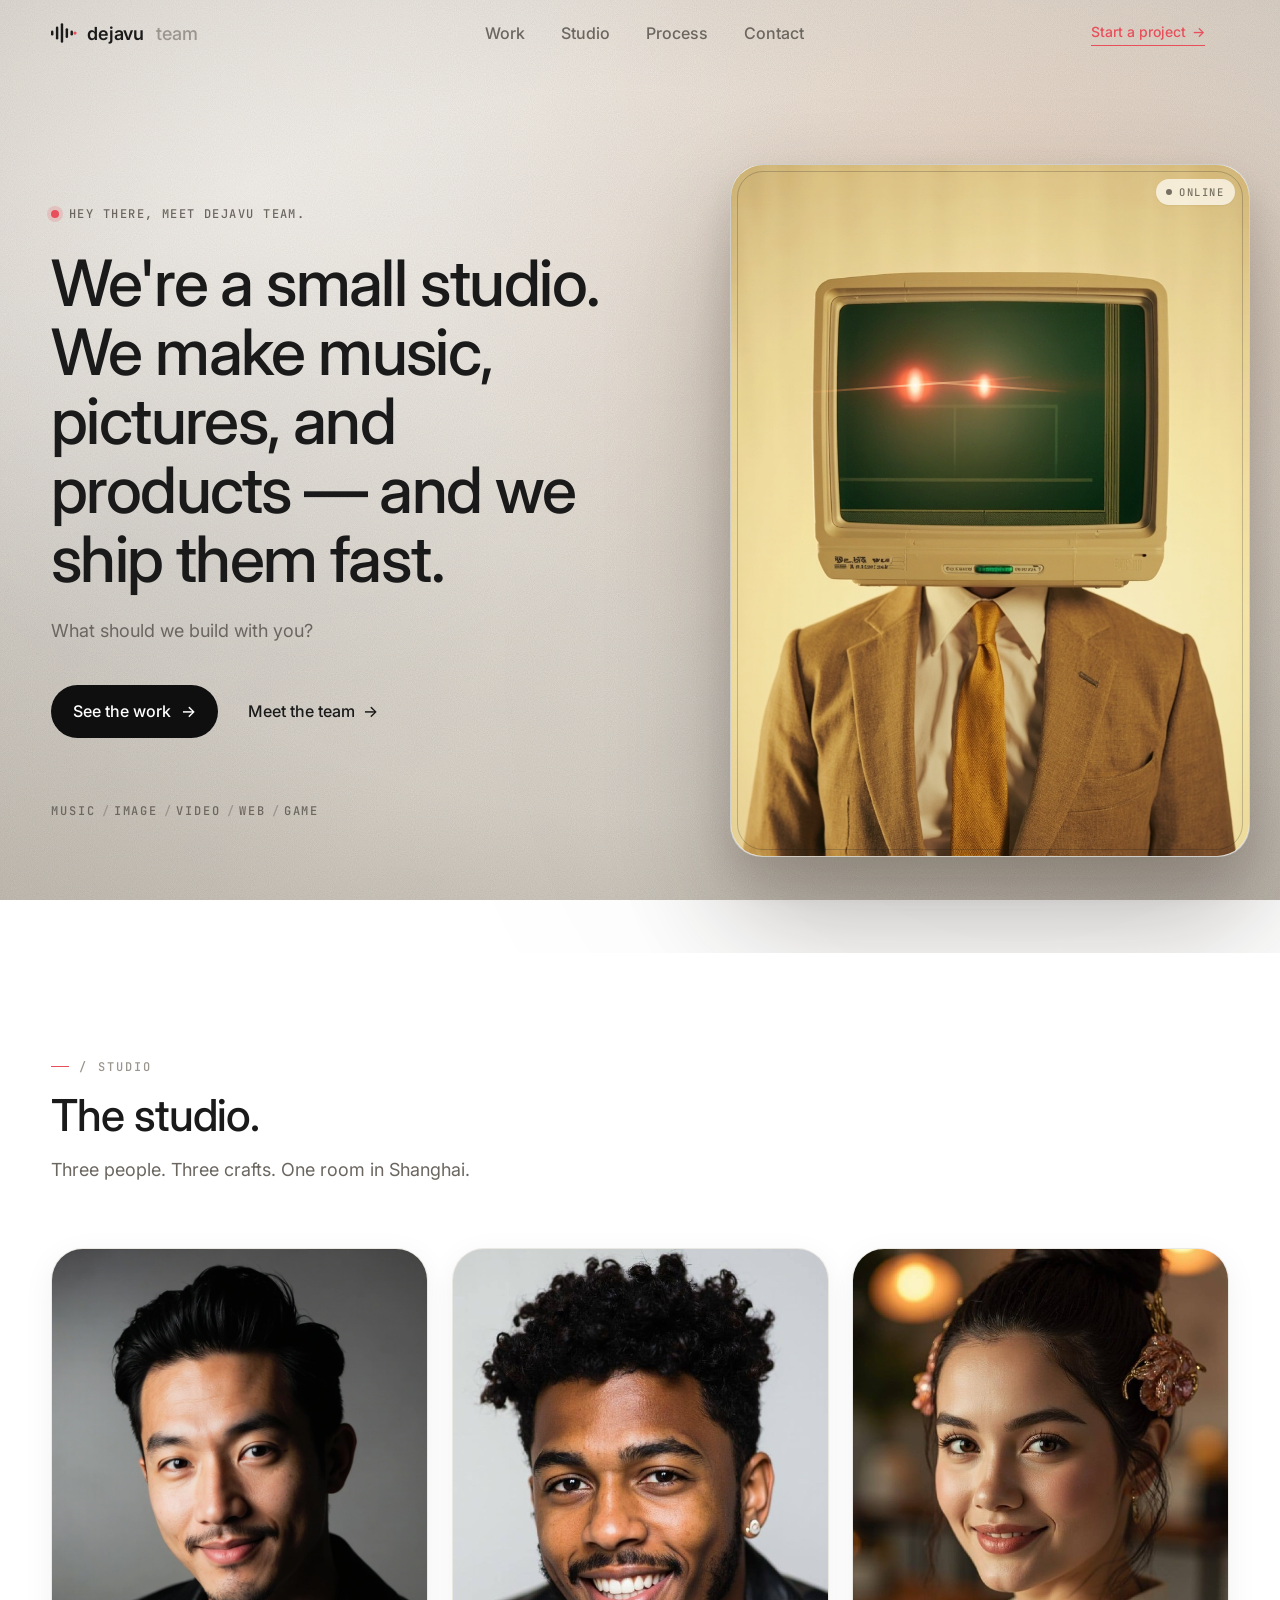
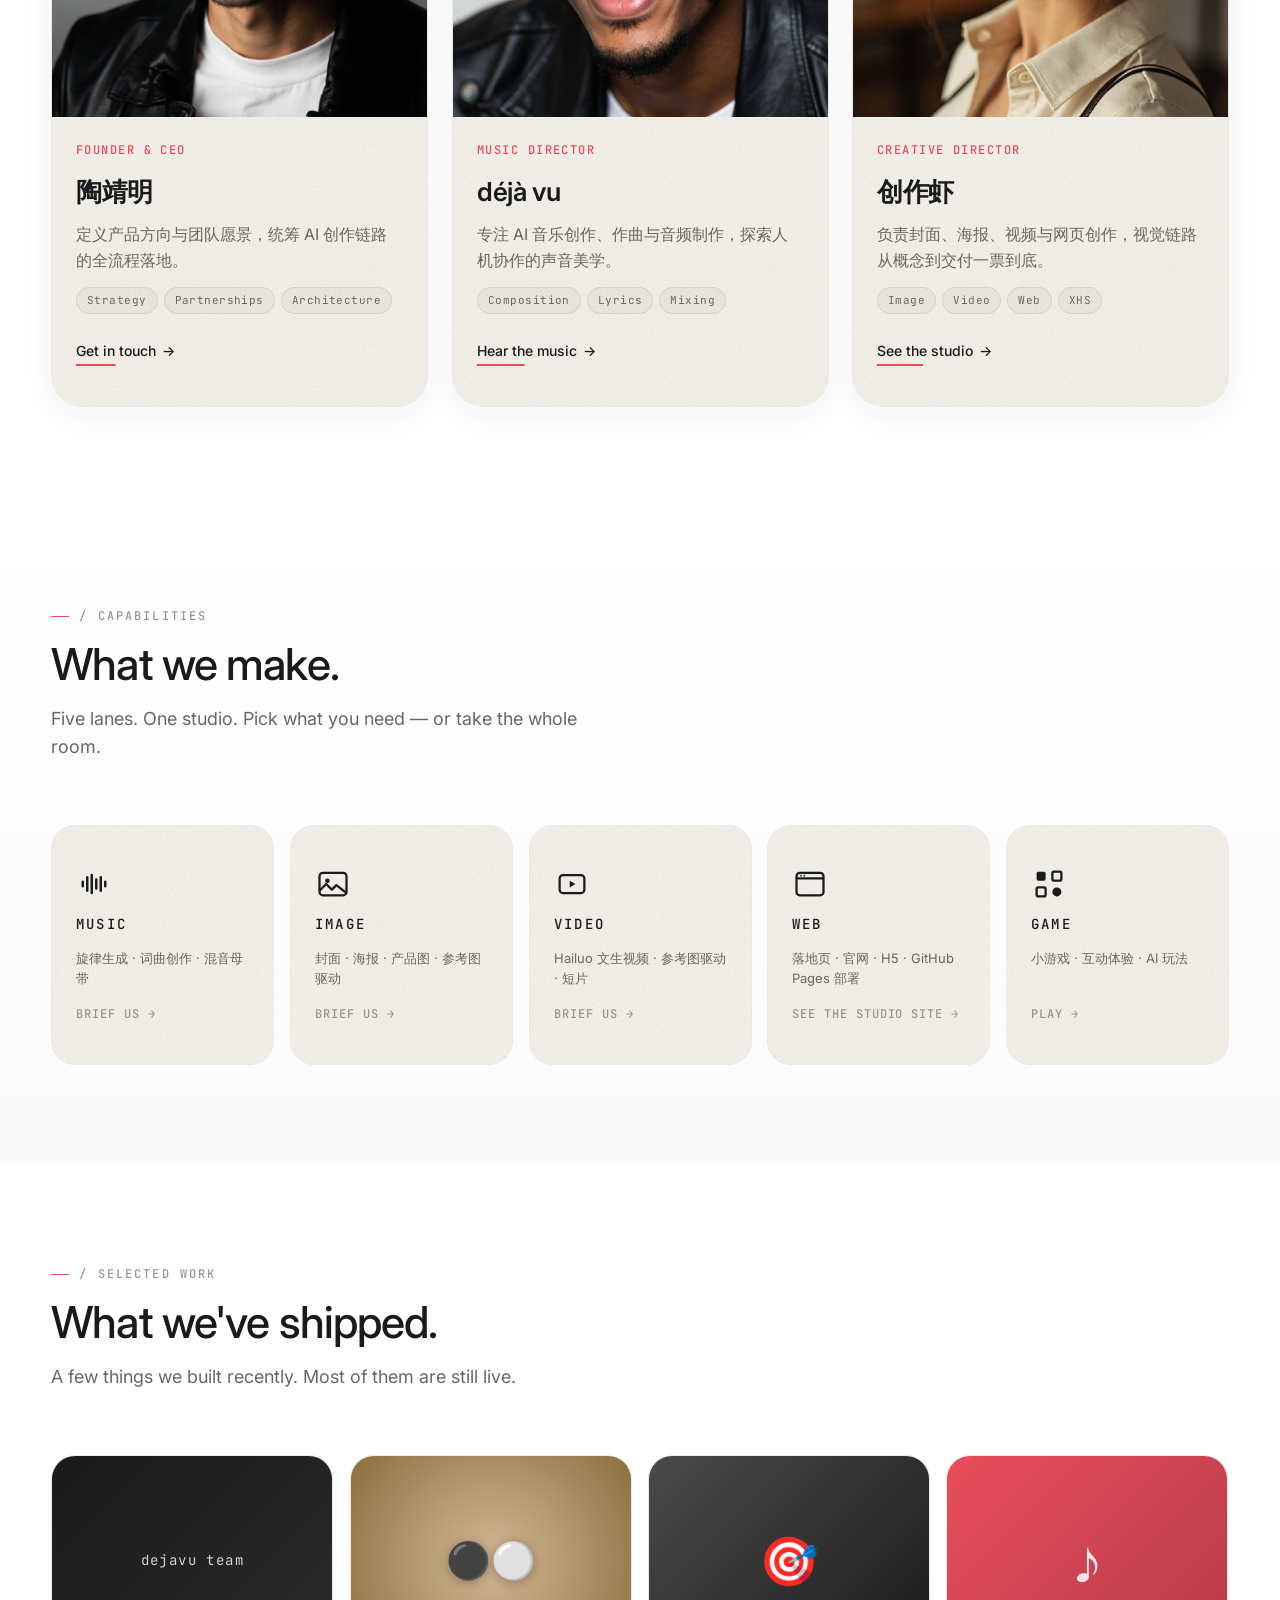
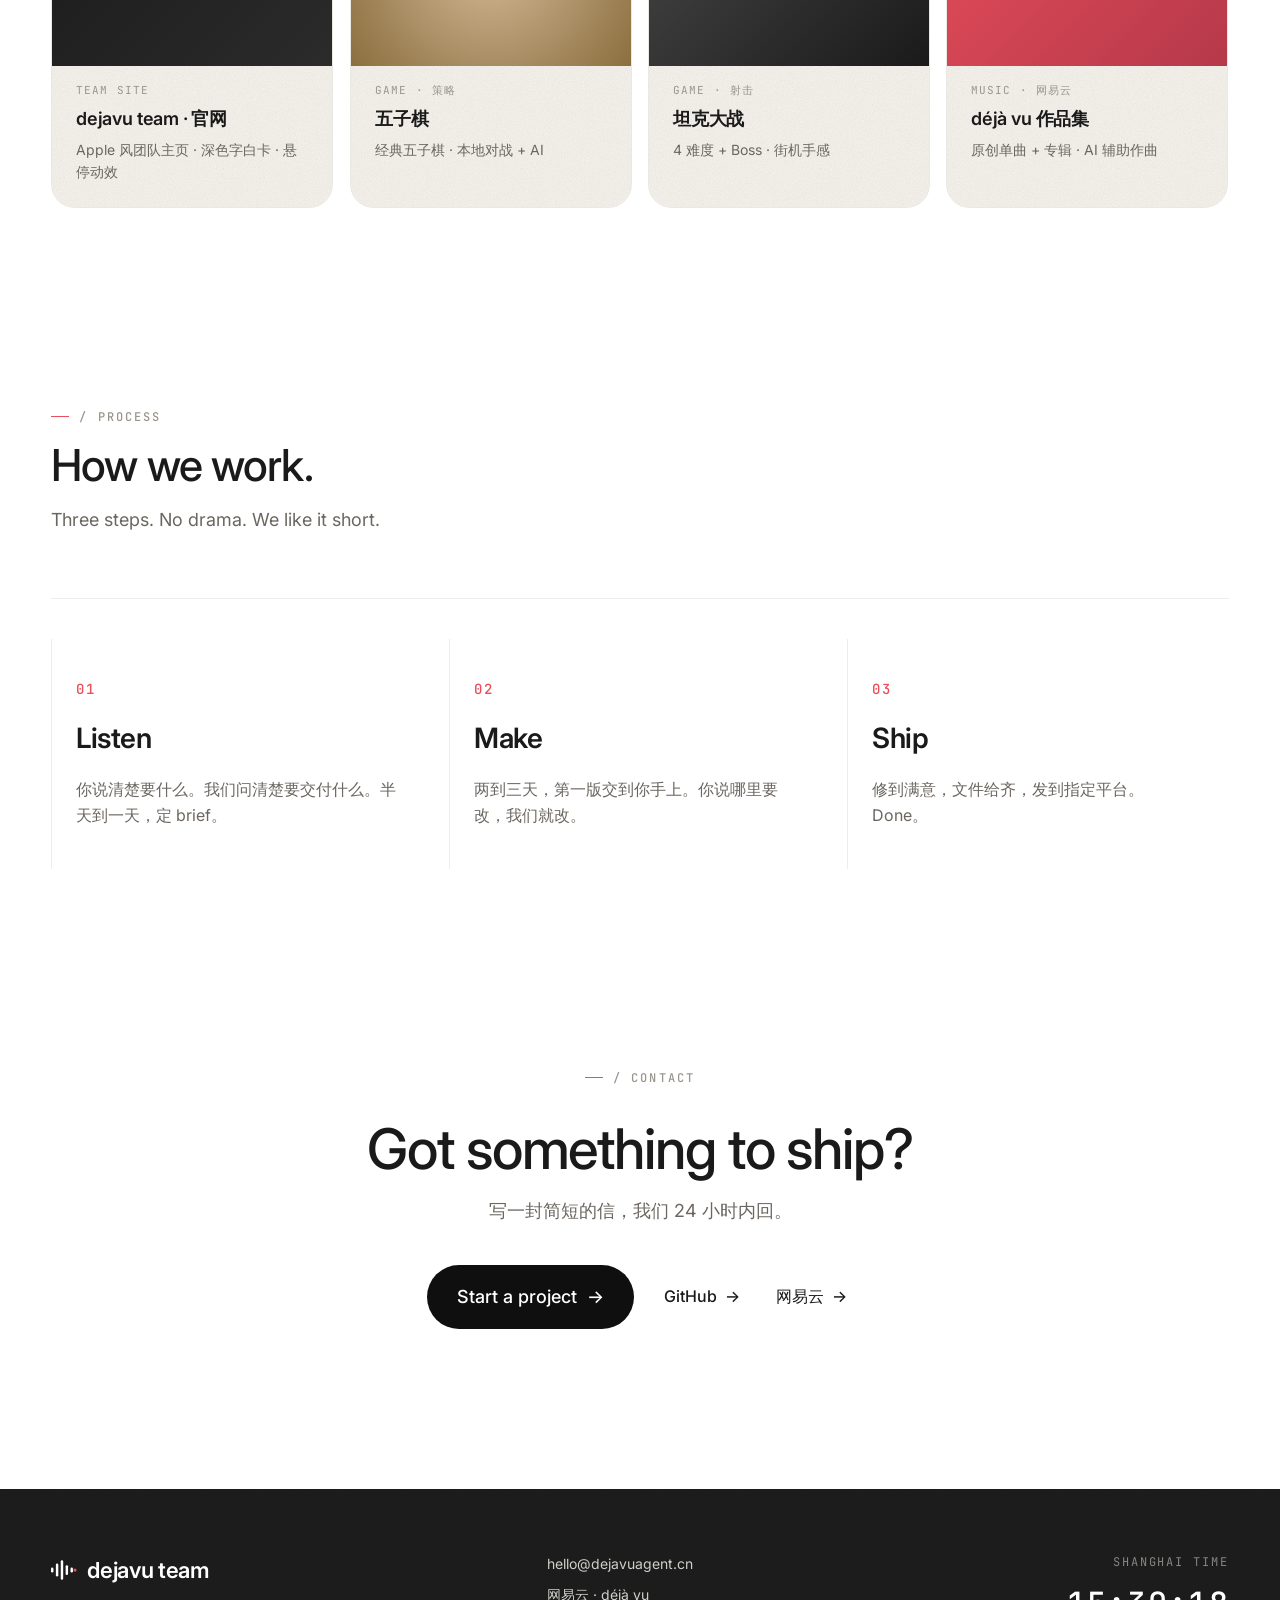
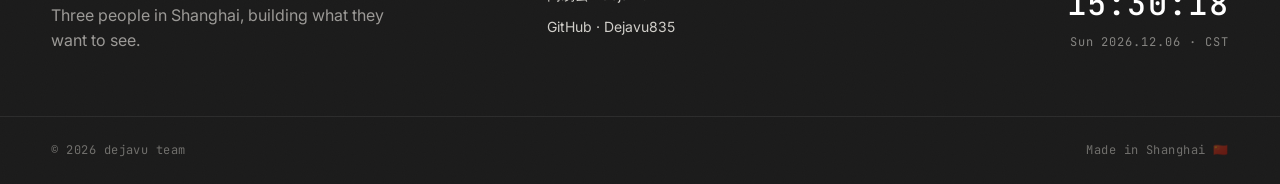
==== commit 5f9dbbfd: "next: remove idle particles v2 (user changed mind) User retracted previous approval: 'I think the gl" ====
--- a/next/index.html
+++ b/next/index.html
@@ -197,45 +197,6 @@
             <div class="hv-sparks hv-sparks-l" aria-hidden="true"></div>
             <div class="hv-sparks hv-sparks-r" aria-hidden="true"></div>
 
-            <!-- IDLE PARTICLES (v2 — atmospheric dust motes) —
-                 Small glowing dust around each eye, always visible
-                 even in calm state. These make the character feel
-                 "alive" with a sense of atmosphere — like motes
-                 floating in the warm light around the eyes.
-
-                 v2 (premium) differences from v1 (the cheap version
-                 that the user called "fake"):
-                 - Smaller core (1px vs 1.5px)
-                 - SOLID color (no internal radial gradient that
-                   created a visible "circle" within each dot)
-                 - 2-LAYERED glow: tight 3px + soft 10px outer (not
-                   a single 4px halo)
-                 - Container has `filter: blur(0.4px)` for
-                   atmospheric softness
-                 - 5 per eye (vs 3) with more variety in positions
-                 - Slower drift (5.5s vs 4.5s) — calmer, more
-                   atmospheric
-                 - Less opacity (0.55 vs 0.5) but with bigger
-                   soft glow, so it FEELS brighter but isn't
-                   punchy
-
-                 Result: dust motes that feel like "light in air",
-                 not cheap CSS circles. -->
-            <div class="hv-idle-particles hv-idle-particles-l" aria-hidden="true">
-              <span class="hv-idle-particle"></span>
-              <span class="hv-idle-particle"></span>
-              <span class="hv-idle-particle"></span>
-              <span class="hv-idle-particle"></span>
-              <span class="hv-idle-particle"></span>
-            </div>
-            <div class="hv-idle-particles hv-idle-particles-r" aria-hidden="true">
-              <span class="hv-idle-particle"></span>
-              <span class="hv-idle-particle"></span>
-              <span class="hv-idle-particle"></span>
-              <span class="hv-idle-particle"></span>
-              <span class="hv-idle-particle"></span>
-            </div>
-
             <!-- EYE IRIS — small bright "pupil" highlight that drifts
                  around within each eye, simulating curious gaze. JS sets
                  --iris-x/y for each eye (default centered, drifts when
--- a/next/styles.css
+++ b/next/styles.css
@@ -1227,74 +1227,6 @@
 .hv-particles-r .hv-particle:nth-child(8) { --pdx:  92px; --pdy: 28px;  }
 .hv-particles-r .hv-particle:nth-child(9) { --pdx: -42px; --pdy: -84px; }
 
-/* ===========================================================
-   IDLE PARTICLES (v2 — atmospheric dust motes) — small glowing
-   particles around each eye, always visible. v2 is designed to
-   look like "light in air" (atmospheric), NOT cheap CSS circles.
-
-   Key premium techniques:
-   - SOLID color core (no radial gradient inside the dot —
-     the v1 gradient created a visible inner circle)
-   - 2-LAYERED box-shadow: tight 3px core + soft 10px outer
-     (the v1 had a single 4px halo that read as a "ring")
-   - Container filter: blur(0.4px) for atmospheric softness
-   - Smaller core (1px) but bigger soft glow (10px) — feels
-     "punchier" without being punchy
-   - 5 per eye with random positions (more variety = more
-     atmospheric, less mechanical)
-   =========================================================== */
-.hv-idle-particles {
-  position: absolute;
-  top: 28%;
-  pointer-events: none;
-  z-index: 4;
-  opacity: 0.55;
-  filter: blur(0.4px);             /* KEY: *** atmospheric softness */
-  transition: opacity 0.4s var(--ease);
-}
-.hv-idle-particles-l { left: 30%; }
-.hv-idle-particles-r { right: 30%; }
-
-.hv-figure.is-detected .hv-idle-particles { opacity: 0.75; }
-.hv-figure.is-warning  .hv-idle-particles { opacity: 0.95; }
-
-.hv-idle-particle {
-  position: absolute;
-  width: 1px;                       /* was 1.5px — smaller core */
-  height: 1px;
-  border-radius: 50%;
-  background: rgba(255, 240, 200, 0.95);  /* SOLID warm white, not a gradient */
-  box-shadow:
-    /* Tight inner glow */
-    0 0 3px rgba(255, 220, 170, 0.55),
-    /* Soft outer atmosphere */
-    0 0 10px rgba(255, 180, 100, 0.22);
-  animation: hv-idle-particle-drift 5.5s ease-in-out infinite;
-  mix-blend-mode: screen;
-}
-
-/* 5 per eye with varied positions, delays, and drift directions.
-   Each particle has a unique (--ipdx, --ipdy) drift target. */
-.hv-idle-particles-l .hv-idle-particle:nth-child(1) { left: 18%; top: 12%;  --ipdx:  22px; --ipdy: -18px; animation-delay: 0s;    }
-.hv-idle-particles-l .hv-idle-particle:nth-child(2) { left: 48%; top: 32%;  --ipdx: -16px; --ipdy:  20px; animation-delay: 1.1s;  }
-.hv-idle-particles-l .hv-idle-particle:nth-child(3) { left: 30%; top: 60%;  --ipdx:  24px; --ipdy:  14px; animation-delay: 2.2s;  }
-.hv-idle-particles-l .hv-idle-particle:nth-child(4) { left: 72%; top: 78%;  --ipdx: -22px; --ipdy: -20px; animation-delay: 3.3s;  }
-.hv-idle-particles-l .hv-idle-particle:nth-child(5) { left: 40%; top: 22%;  --ipdx:  18px; --ipdy:  24px; animation-delay: 4.4s;  }
-
-/* Right-eye mirror */
-.hv-idle-particles-r .hv-idle-particle:nth-child(1) { right: 18%; top: 12%;  --ipdx: -22px; --ipdy: -18px; animation-delay: 0.55s; }
-.hv-idle-particles-r .hv-idle-particle:nth-child(2) { right: 48%; top: 32%;  --ipdx:  16px; --ipdy:  20px; animation-delay: 1.65s; }
-.hv-idle-particles-r .hv-idle-particle:nth-child(3) { right: 30%; top: 60%;  --ipdx: -24px; --ipdy:  14px; animation-delay: 2.75s; }
-.hv-idle-particles-r .hv-idle-particle:nth-child(4) { right: 72%; top: 78%;  --ipdx:  22px; --ipdy: -20px; animation-delay: 3.85s; }
-.hv-idle-particles-r .hv-idle-particle:nth-child(5) { right: 40%; top: 22%;  --ipdx: -18px; --ipdy:  24px; animation-delay: 4.95s; }
-
-@keyframes hv-idle-particle-drift {
-  0%   { transform: translate(0, 0) scale(0.3); opacity: 0; }
-  15%  { transform: translate(0, 0) scale(1);   opacity: 1; }
-  85%  { transform: translate(calc(var(--ipdx, 15px) * 0.7), calc(var(--ipdy, -15px) * 0.7)) scale(0.7); opacity: 0.8; }
-  100% { transform: translate(var(--ipdx, 15px), var(--ipdy, -15px)) scale(0.3); opacity: 0; }
-}
-
 /* ---------- SPARKS (火星子) — tiny twinkling embers ----------
    The user wanted a layer of small "火星子" (spark) particles
    ON TOP OF the existing 18 drifting embers. These are:
@@ -1521,8 +1453,6 @@
   .hv-figure.is-blinking .hv-eye-cover,
   .hv-figure.is-blinking .hv-eye-iris,
   .hv-figure.is-blinking .hv-eye-wisp { animation: none; }
-  .hv-idle-particles,
-  .hv-idle-particle { animation: none !important; filter: none !important; }
 }
 
 /* ===========================================================
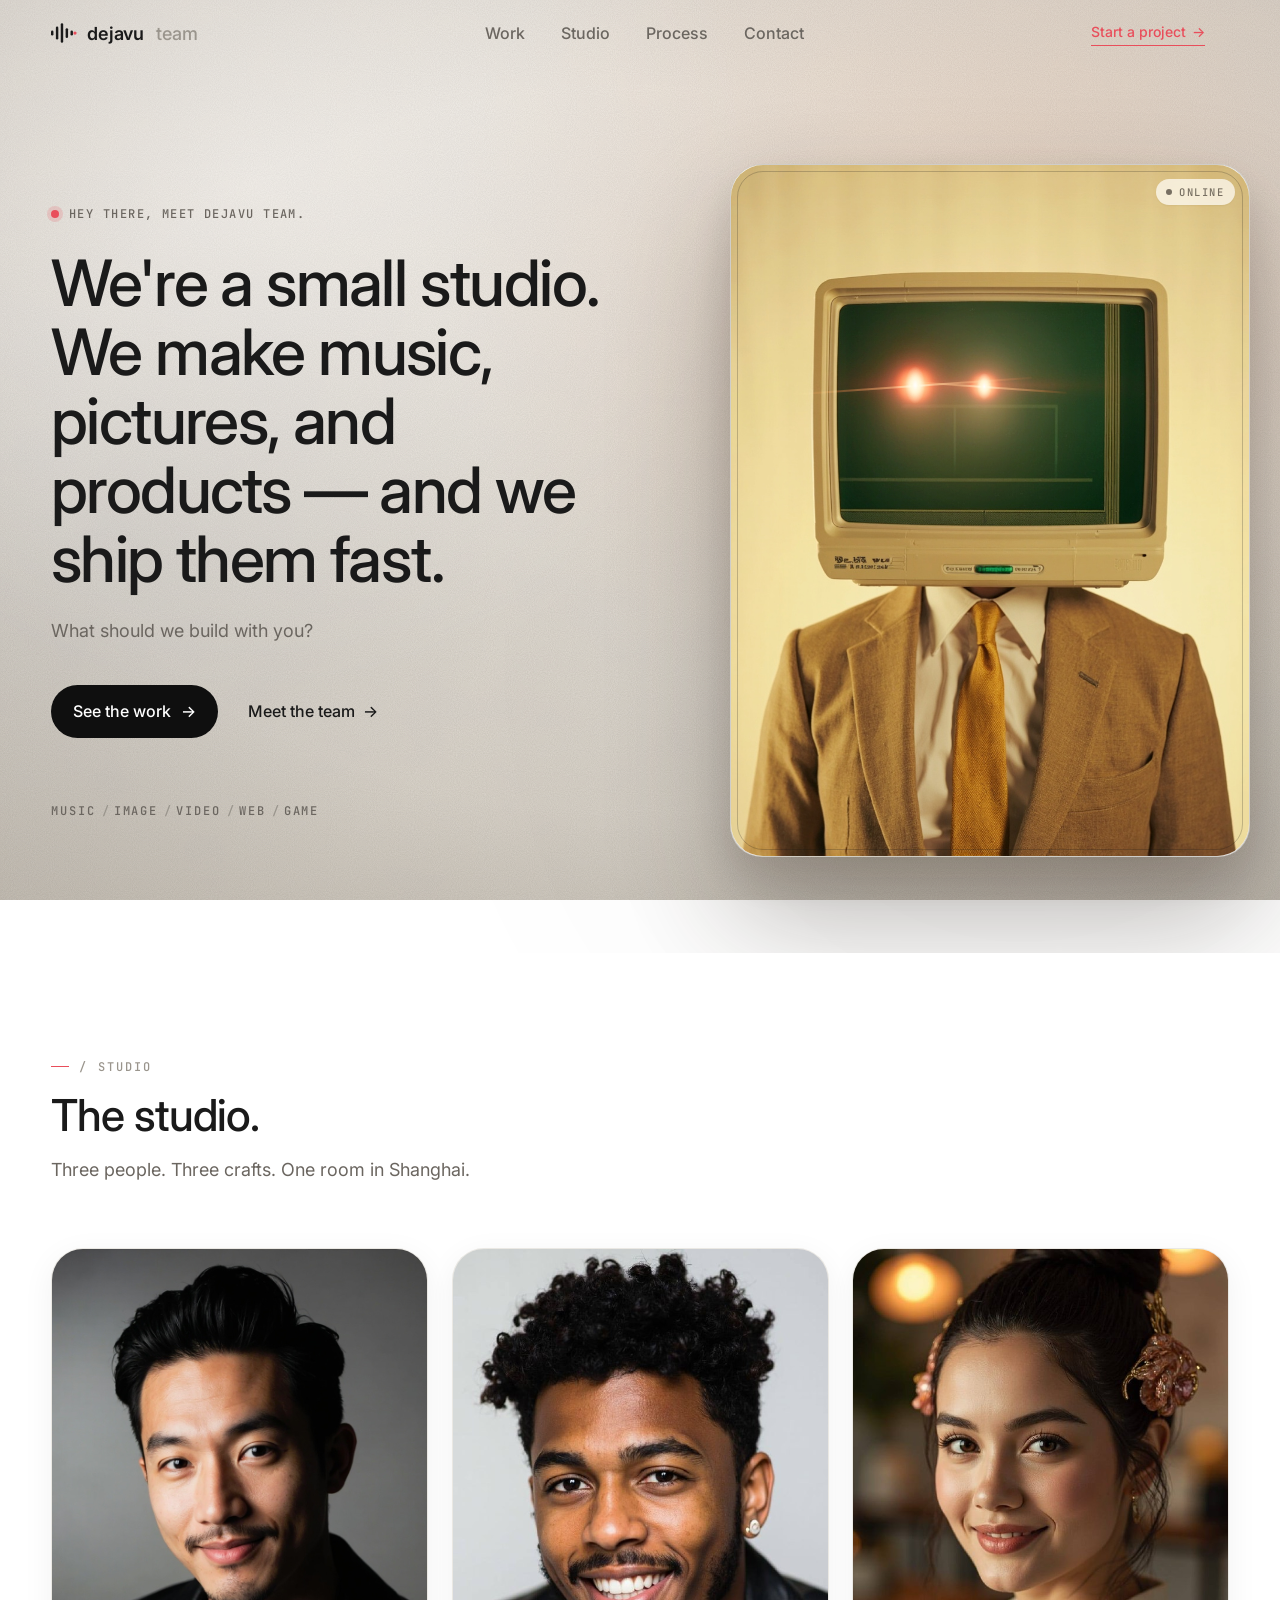
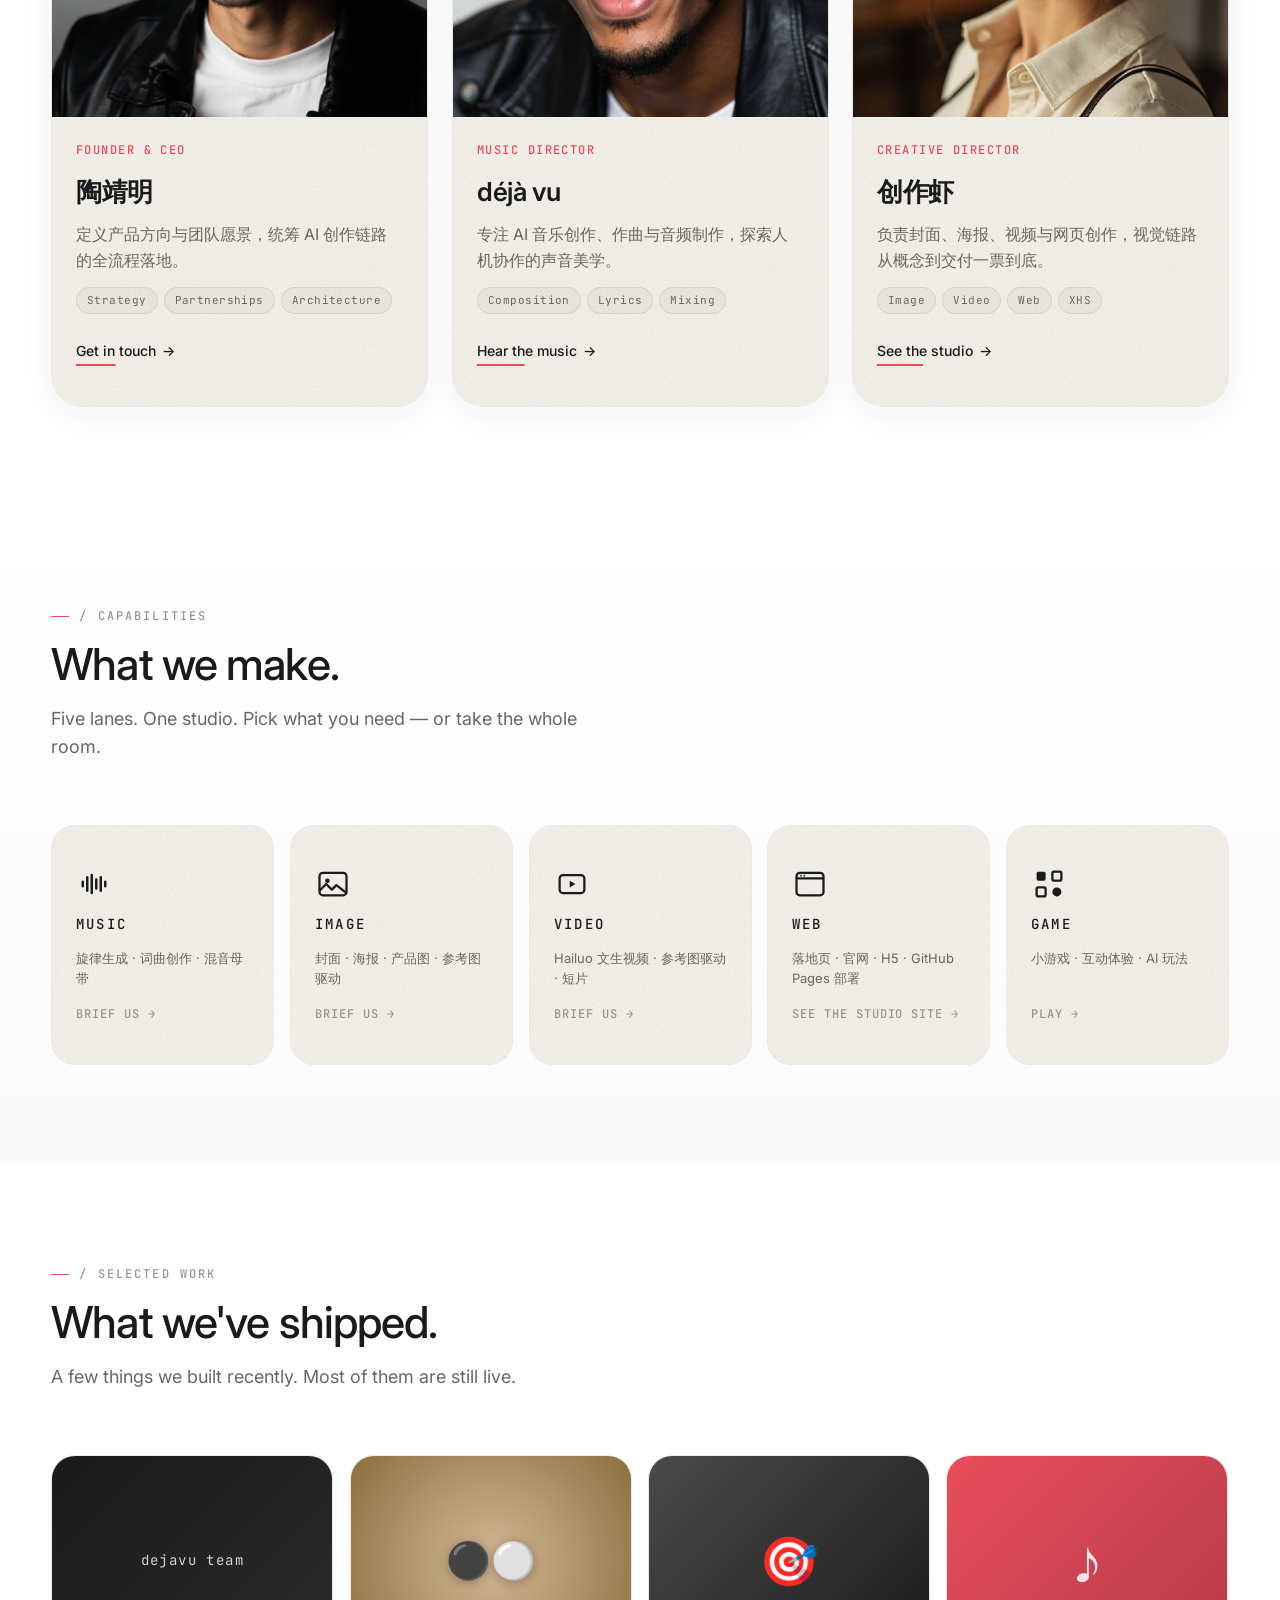
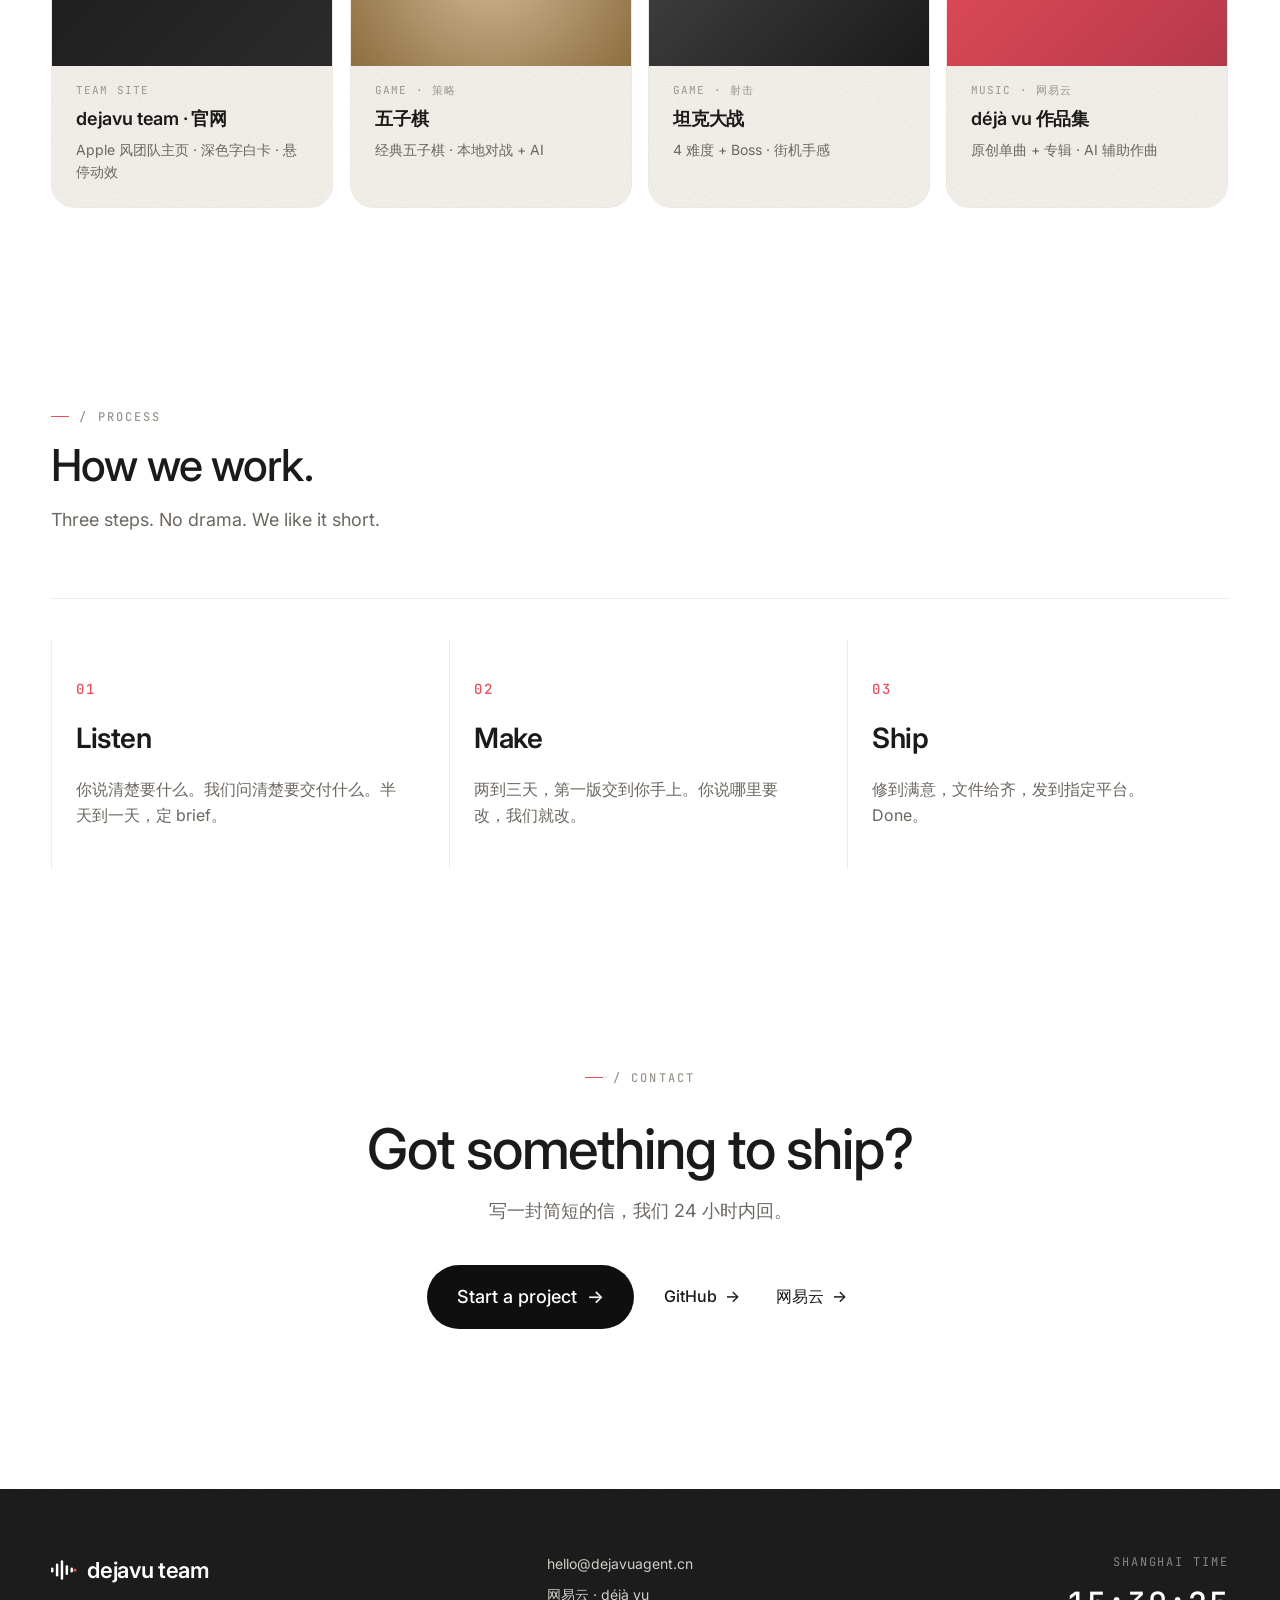
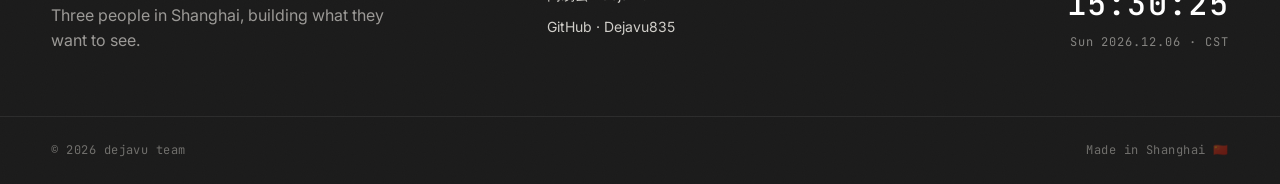
==== commit bc56868c: "next: make white cover the main eye — add cover-glow + searchlight pulse, demote wisp User feedback:" ====
--- a/next/index.html
+++ b/next/index.html
@@ -139,6 +139,19 @@
             <div class="hv-eye-cover hv-eye-cover-l" id="hvEyeCoverL" aria-hidden="true"></div>
             <div class="hv-eye-cover hv-eye-cover-r" id="hvEyeCoverR" aria-hidden="true"></div>
 
+            <!-- COVER GLOW — soft warm halo around each cover
+                 (the white-to-red gradient ellipse). Gives the
+                 cover a "lit light source" feel — the eye
+                 looks like a powered CRT emitting warm light.
+                 Follows the gaze (translated by JS in apply()).
+                 Different from .hv-eye-glow (which is centered
+                 on the AI image's red eye, fixed position) —
+                 this is centered on the COVER and moves with
+                 it. mix-blend-mode: screen so it brightens
+                 the surrounding CRT screen area. -->
+            <div class="hv-cover-glow hv-cover-glow-l" id="hvCoverGlowL" aria-hidden="true"></div>
+            <div class="hv-cover-glow hv-cover-glow-r" id="hvCoverGlowR" aria-hidden="true"></div>
+
             <!-- WISP — thin horizontal "wispy strand of light" that
                  passes through each eye. Always visible (not just
                  firing). The user said the wisp should be MORE
--- a/next/styles.css
+++ b/next/styles.css
@@ -782,13 +782,6 @@
   border-radius: 50%;
   pointer-events: none;
   z-index: 3;
-  background: radial-gradient(
-    ellipse 50% 50% at 50% 50%,
-    #fff4d6 0%,            /* warm cream center */
-    #ffe6b8 25%,           /* warm peach */
-    #f0c890 55%,           /* warm amber */
-    transparent 85%
-  );
   filter: blur(2.5px);
   /* translate3d(0,0,0) = translateZ(0) — force the cover onto
      the same 3D plane as the AI image so the 3D tilt doesn't
@@ -796,32 +789,28 @@
   transform: translate(-50%, -50%) translateZ(0);
   opacity: var(--eye-cover-opacity, 1);
   transition: opacity 0.5s var(--ease);
-  animation: hv-eye-cover-breathe 4s ease-in-out infinite;
+  animation: hv-eye-cover-breathe 3.5s ease-in-out infinite;
   mix-blend-mode: screen;
-  /* GAZE LIGHT — a small bright "spark" inside the cover that
-     follows the iris position. The spark uses the same
-     --iris-x/y vars as the iris (and 0.6× scale so the
-     sparkle stays within the cover even when the iris
-     drifts near the edge). This gives a "looking around
-     with light" effect — when the iris darts to a new
-     position, the cover has a corresponding bright spot,
-     as if light is reflecting off the eye in that direction. */
-  --gaze-light-x: calc(50% + var(--iris-x, 0px) * 0.6);
-  --gaze-light-y: calc(50% + var(--iris-y, 0px) * 0.6);
-  background:
-    radial-gradient(
-      circle 12% at var(--gaze-light-x) var(--gaze-light-y),
-      rgba(255, 255, 240, 0.7) 0%,
-      rgba(255, 240, 200, 0.4) 40%,
-      transparent 80%
-    ),
-    radial-gradient(
-      ellipse 50% 50% at 50% 50%,
-      #fff4d6 0%,
-      #ffe6b8 25%,
-      #f0c890 55%,
-      transparent 85%
-    );
+  /* FIERCE EYE (v2) — single smooth white-to-red gradient.
+     No hard "pupil" circle (v1 had a small white dot at the
+     center that the user found distracting — it looked like
+     a separate "dot" on top of the eye when the cover moved
+     with the gaze). Now the entire cover is ONE smooth
+     radial gradient: bright white in the center that
+     smoothly fades through cream → orange → deep red →
+     transparent. The white center is a SOFT highlight
+     (no hard edge), so when the cover moves with the gaze,
+     there's no visible "dot" — just a smooth gradient that
+     shifts as a whole. */
+  background: radial-gradient(
+    ellipse 50% 50% at 50% 50%,
+    #ffffff 0%,                          /* bright white center (soft, no hard edge) */
+    rgba(255, 245, 220, 0.92) 18%,       /* warm cream */
+    rgba(255, 180, 120, 0.85) 40%,      /* warm peach-orange */
+    rgba(255, 80, 40, 0.75) 65%,        /* bright red */
+    rgba(255, 30, 10, 0.55) 85%,        /* deep red */
+    transparent 100%
+  );
   /* The cover's INNER red glow (the 'leak' that builds
      as the cover thins) is a box-shadow inset whose
      intensity is tied to the cover's opacity. As cover
@@ -829,27 +818,73 @@
      from 0 to strong — visually cracks the cover open
      from the inside. */
   box-shadow:
-    inset 0 0 calc(6px + (1 - var(--eye-cover-opacity, 1)) * 22px)
-      rgba(255, 50, 20, calc((1 - var(--eye-cover-opacity, 1)) * 0.85)),
-    inset 0 0 calc(2px + (1 - var(--eye-cover-opacity, 1)) * 4px)
-      rgba(255, 100, 50, calc((1 - var(--eye-cover-opacity, 1)) * 0.4));
-}
+    inset 0 0 calc(8px + (1 - var(--eye-cover-opacity, 1)) * 28px)
+      rgba(255, 30, 10, calc((1 - var(--eye-cover-opacity, 1)) * 0.95)),
+    inset 0 0 calc(3px + (1 - var(--eye-cover-opacity, 1)) * 6px)
+      rgba(255, 120, 60, calc((1 - var(--eye-cover-opacity, 1)) * 0.55));
+}
+/* ===========================================================
+   COVER GLOW — soft warm halo around the eye cover.
+   Makes the cover feel like a "lit" light source.
+   - Same size as the cover, follows the gaze via JS
+   - Single layer, soft warm gradient
+   - Breathes in sync with the cover
+   =========================================================== */
+.hv-cover-glow {
+  position: absolute;
+  width: 14%;
+  height: 14%;
+  margin: -7% 0 0 -7%;
+  border-radius: 50%;
+  pointer-events: none;
+  z-index: 2;                     /* above image, below red-ambient */
+  background: radial-gradient(
+    circle at center,
+    rgba(255, 220, 150, 0.45) 0%,
+    rgba(255, 150, 80, 0.25) 35%,
+    rgba(255, 80, 40, 0.10) 65%,
+    transparent 100%
+  );
+  opacity: 0.7;
+  filter: blur(8px);
+  mix-blend-mode: screen;
+  animation: hv-cover-glow-breathe 3s ease-in-out infinite;
+  will-change: transform, opacity;
+}
+
+.hv-cover-glow-l { left: 35.42%; top: 31.77%; }
+.hv-cover-glow-r { left: 48.73%; top: 31.94%; }
+
+.hv-cover-glow-l { animation-delay: 0s; }
+.hv-cover-glow-r { animation-delay: 1.5s; }
+
+@keyframes hv-cover-glow-breathe {
+  0%, 100% { opacity: 0.55; transform: scale(0.9); }
+  50%      { opacity: 0.85; transform: scale(1.1); }
+}
+
+/* In warning state, the cover glow intensifies */
+.hv-figure.is-warning .hv-cover-glow {
+  opacity: 1.0;
+}
+
 .hv-eye-cover-l {
   left: 35%;
   top: 32%;
-  width: 10%;          /* bigger — matches the larger LEFT red eye (6.6%×4.5%) */
-  height: 6.5%;
+  width: 7.5%;         /* was 10% — smaller so gaze movement is visible */
+  height: 5.5%;        /* was 6.5% */
 }
 .hv-eye-cover-r {
   left: 48.5%;
   top: 32%;
-  width: 7%;           /* smaller — matches the smaller RIGHT red eye (4.9%×3.1%) */
-  height: 4.5%;
+  width: 5.5%;         /* was 7% */
+  height: 4%;          /* was 4.5% */
   animation-delay: 0.5s;
 }
 @keyframes hv-eye-cover-breathe {
-  0%, 100% { filter: blur(2.5px) brightness(1); }
-  50%      { filter: blur(2.5px) brightness(1.15); }
+  0%, 100% { filter: blur(2.5px) brightness(1)    saturate(1); }
+  40%      { filter: blur(2.5px) brightness(1.05) saturate(1.05); }
+  60%      { filter: blur(2.5px) brightness(1.35) saturate(1.4); }
 }
 
 /* STATE: detected — eye cover breathes FASTER (alarm),
@@ -954,8 +989,8 @@
   /* The y position is set per eye (left vs right) below — the
      two wisps are at DIFFERENT vertical positions so they don't
      merge into a single horizontal line. */
-  height: 2px;
-  margin-top: -1px;
+  height: 1.5px;                  /* was 2px */
+  margin-top: -0.75px;
   /* WISP GROWTH: the width scales with --wisp-extension
      (set by JS based on state). The base width is set per
      eye via --wisp-base-w (left=45%, right=32% — the LEFT
@@ -965,7 +1000,7 @@
      to 2.4x (left→108%, right→77%) — at 2.4x the LEFT wisp
      extends BEYOND the hero card edges, giving the 'light
      growing out' effect the user wanted. */
-  width: calc(var(--wisp-base-w, 45%) * var(--wisp-extension, 1));
+  width: calc(var(--wisp-base-w, 45%) * var(--wisp-extension, 1) * 0.6);  /* was 1.0, now 0.6 = 40% shorter */
   pointer-events: none;
   z-index: 3;
   /* Per-eye transform: translateX(-50%) centers, rotate gives
@@ -973,6 +1008,7 @@
      — like a menacing scowl), translateZ(0) keeps the wisp
      on the same 3D plane as the AI image. */
   transform: translateX(-50%) rotate(var(--wisp-tilt, 0deg)) translateZ(0);
+  opacity: 0.6;                  /* NEW: was 1.0, now 0.6 */
   background:
     /* Inner brighter core — RED-ORANGE (user wanted the wispy
        strand to be RED/red-orange, not white. White read as
@@ -1016,13 +1052,13 @@
 .hv-eye-wisp-l {
   left: 35%;
   top: 31.8%;
-  --wisp-base-w: 45%;
+  --wisp-base-w: 30%;            /* was 45% — much smaller wisp */
   --wisp-tilt: -4deg;
 }
 .hv-eye-wisp-r {
   left: 48.5%;
   top: 32.3%;
-  --wisp-base-w: 32%;
+  --wisp-base-w: 22%;            /* was 32% — much smaller wisp */
   --wisp-tilt: 4deg;
   /* Phase-offset the right wisp for asymmetric flicker so both
      eyes don't wobble in lockstep. */
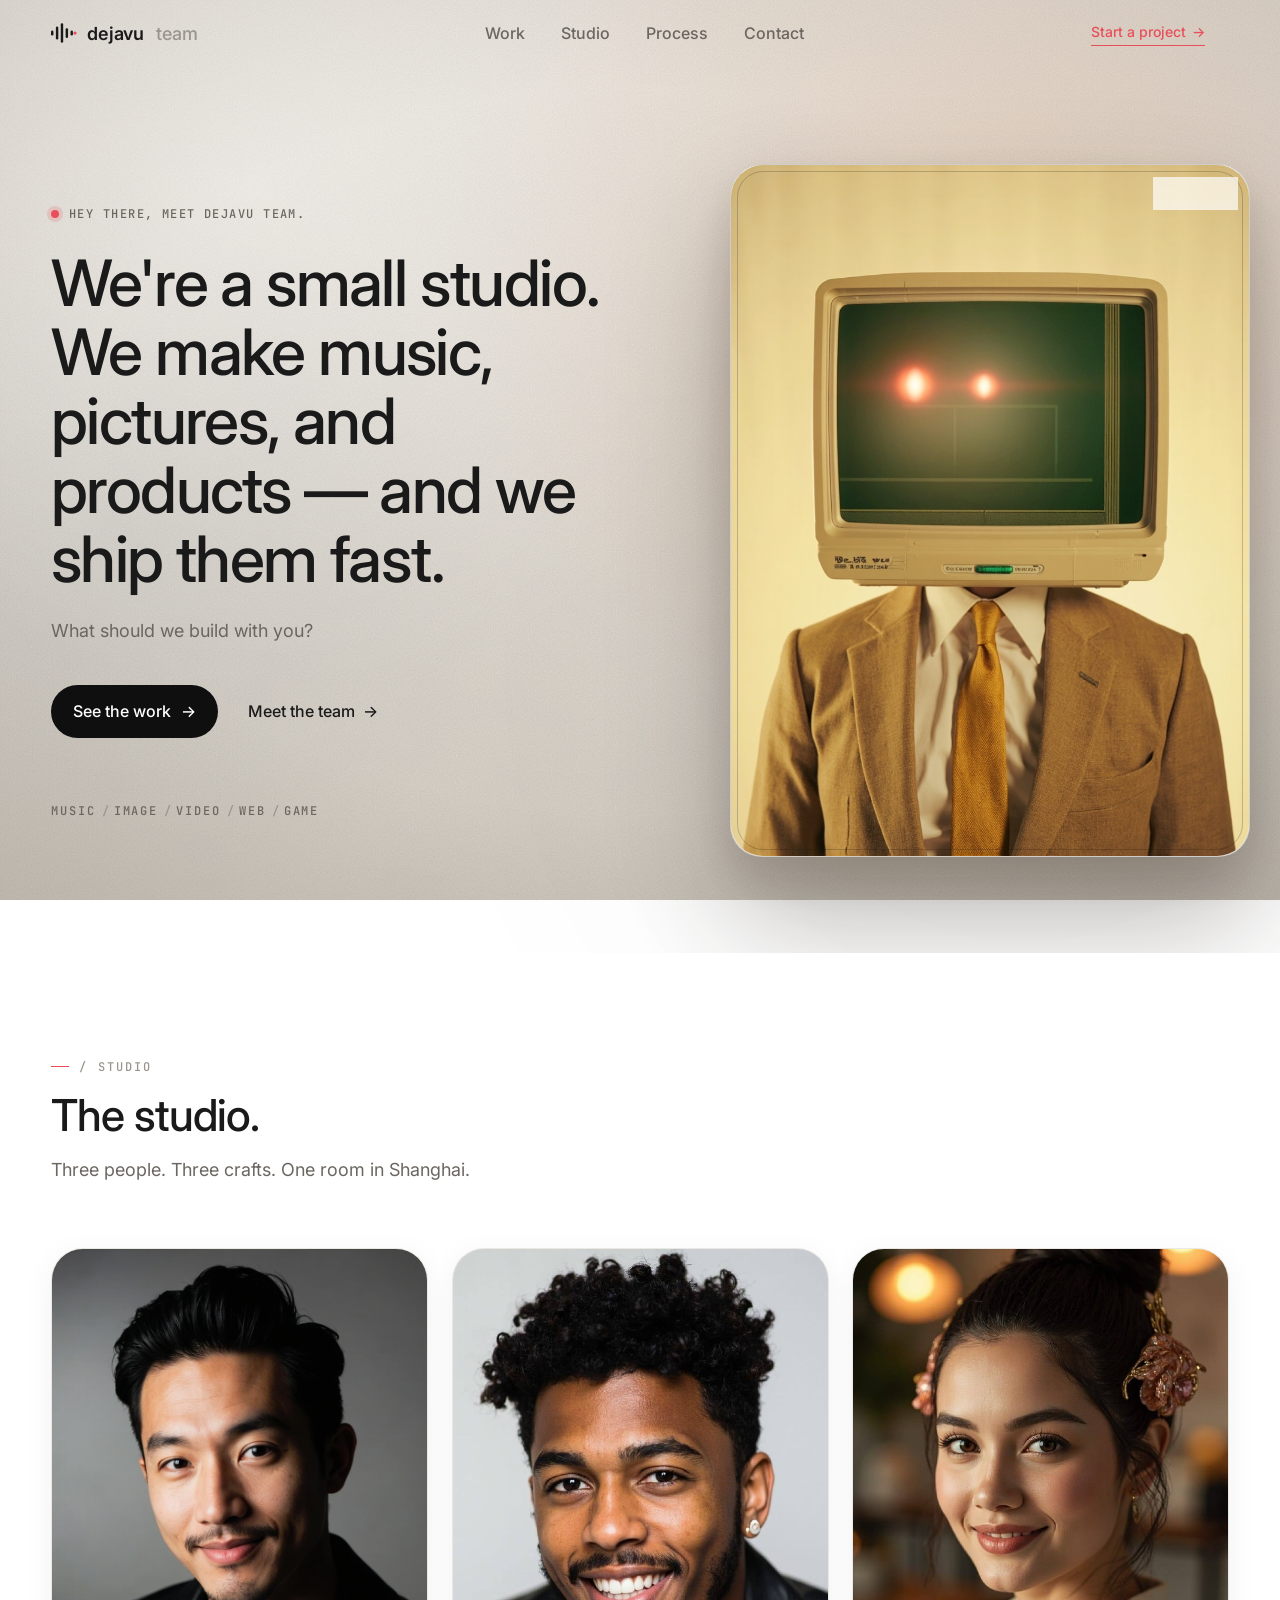
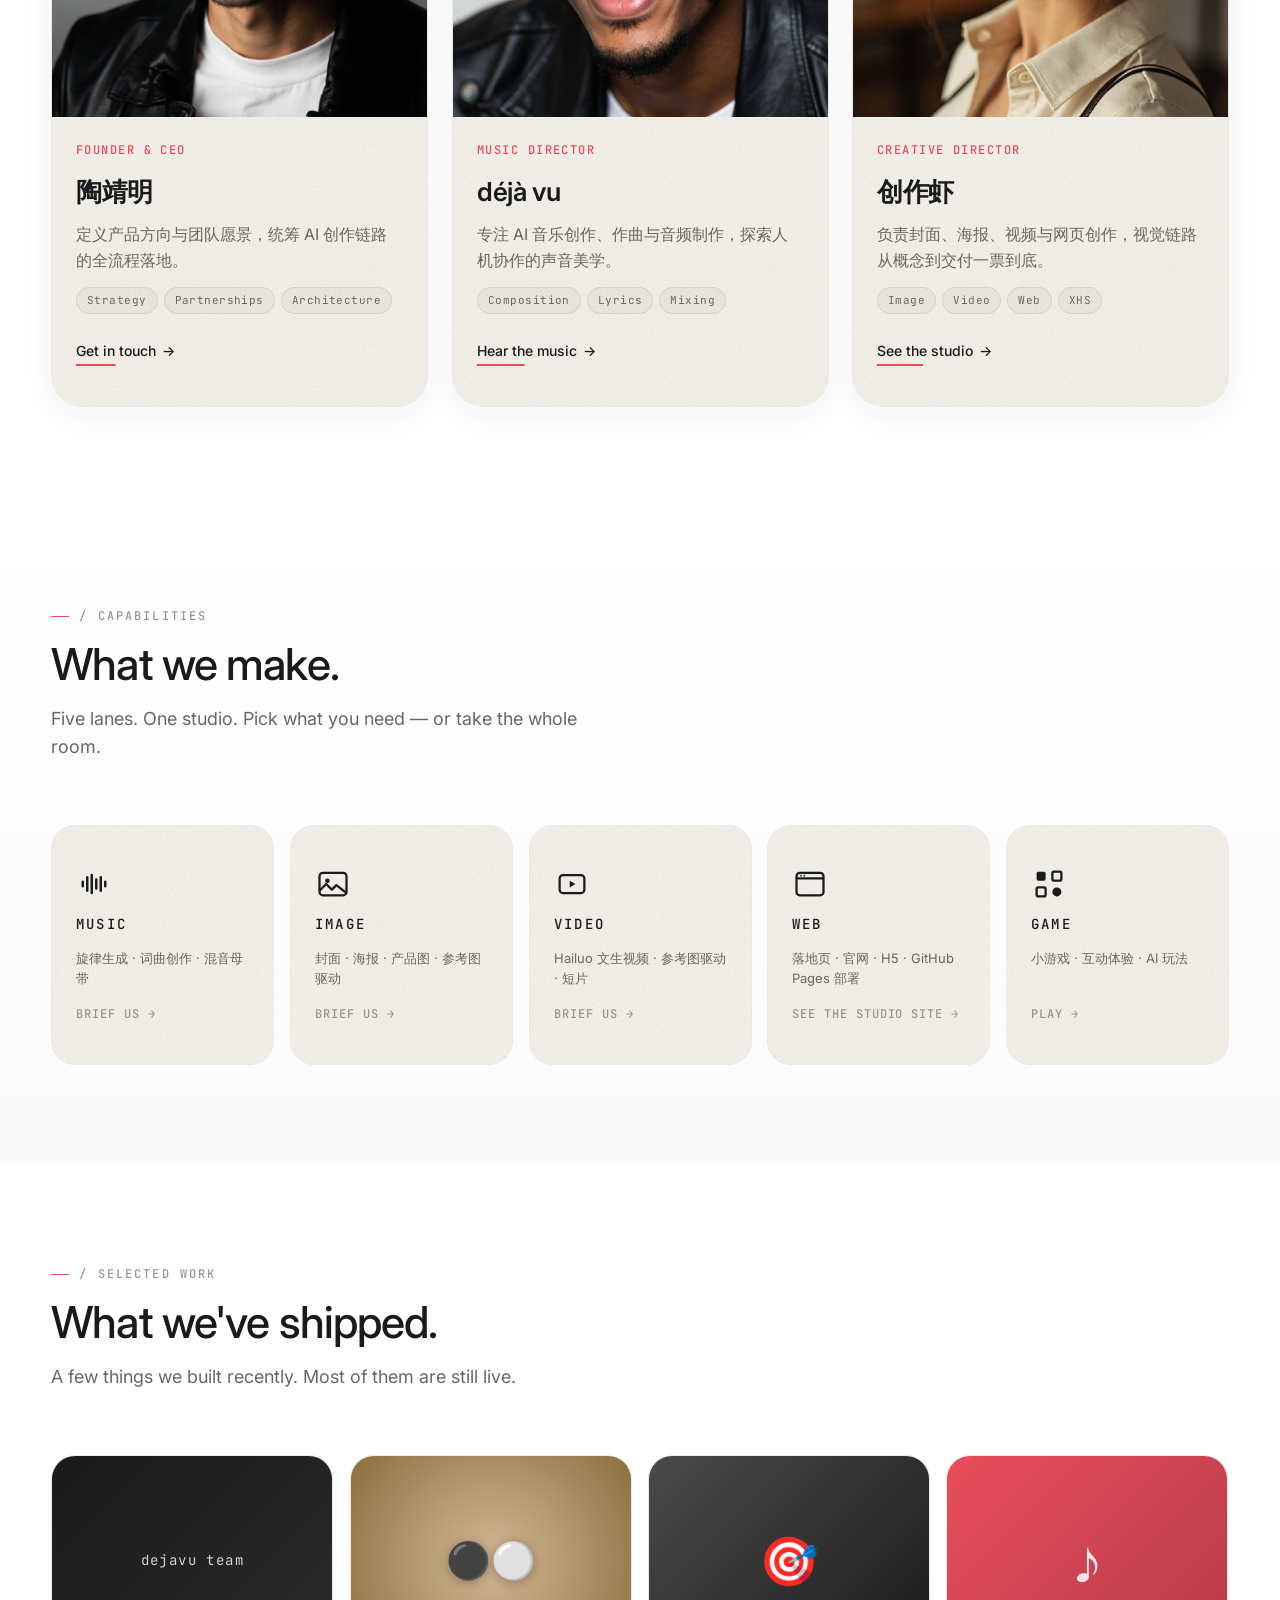
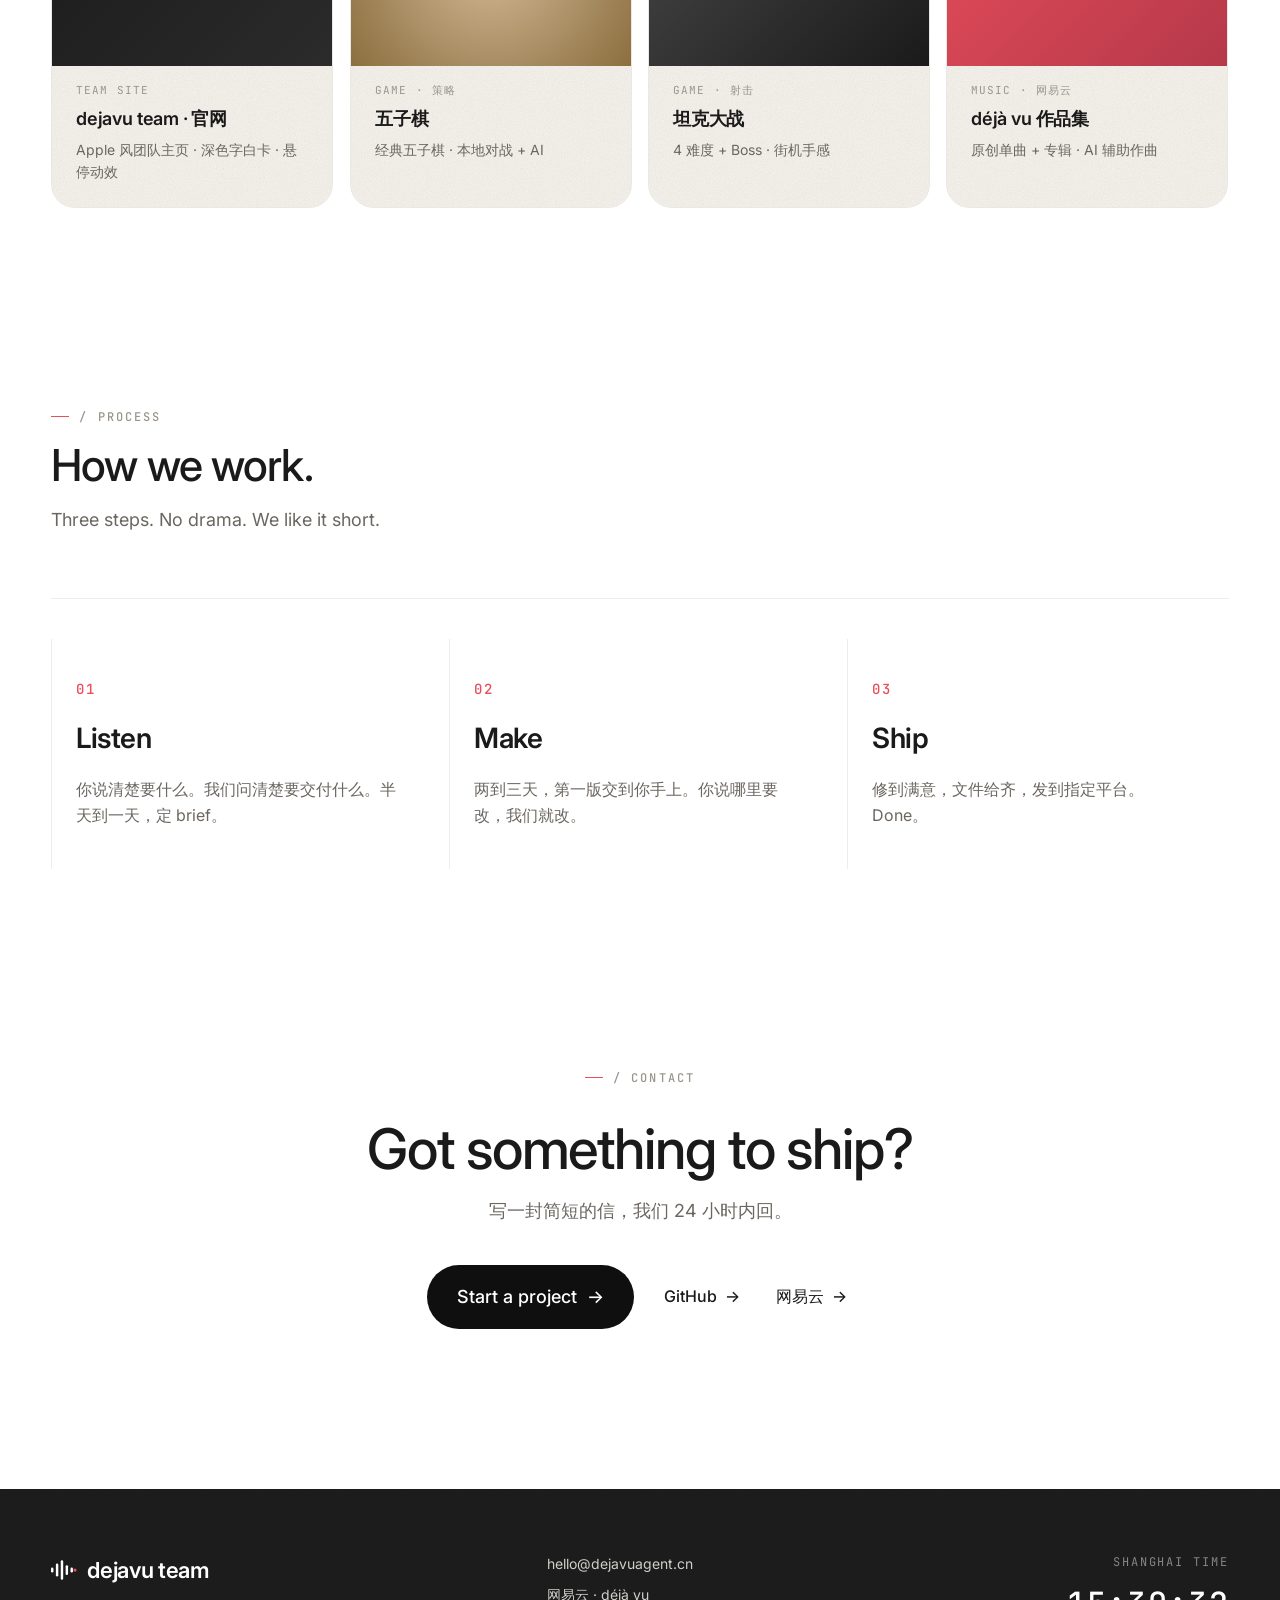
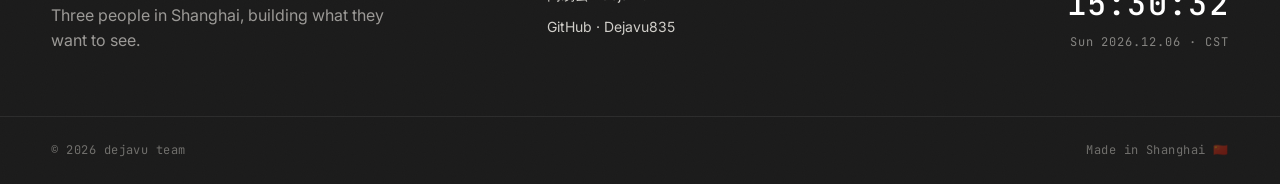
==== commit 586a49b6: "next: fix cover-glow/red-eye separation + extend light to hero User screenshot showed clear 'disconn" ====
--- a/next/index.html
+++ b/next/index.html
@@ -152,6 +152,22 @@
             <div class="hv-cover-glow hv-cover-glow-l" id="hvCoverGlowL" aria-hidden="true"></div>
             <div class="hv-cover-glow hv-cover-glow-r" id="hvCoverGlowR" aria-hidden="true"></div>
 
+            <!-- HERO LIGHT SPILL — a very large, very soft warm
+                 halo that extends from the cover area outward
+                 into the surrounding hero section. Represents
+                 the light from the eyes "spilling out" of the
+                 card into the rest of the hero (text area, etc).
+                 Stays fixed (doesn't follow the gaze) so it
+                 provides a stable "ambient" feel that contrasts
+                 with the gaze-following cover-glow.
+
+                 Very low alpha (0.12 center), very large (90% of
+                 figure), massive blur (50px), screen blend.
+                 Result: barely visible at rest, but adds a sense
+                 of "warmth" extending from the eye into the
+                 surrounding hero area. Breathes slowly. -->
+            <div class="hv-hero-spill" id="hvHeroSpill" aria-hidden="true"></div>
+
             <!-- WISP — thin horizontal "wispy strand of light" that
                  passes through each eye. Always visible (not just
                  firing). The user said the wisp should be MORE
--- a/next/styles.css
+++ b/next/styles.css
@@ -829,24 +829,32 @@
    - Same size as the cover, follows the gaze via JS
    - Single layer, soft warm gradient
    - Breathes in sync with the cover
+
+   UPDATE (2026-06-04): Enlarged from 14% to 30% and softened
+   (blur 8px → 18px, lower alpha) so the glow always visually
+   merges with the AI-baked red eye. Previously, at max gaze
+   offset (~20px), the small 14% glow sat visibly to the side
+   of the fixed red eye pixel — the user saw a clear "disconnect".
+   At 30% (~165px) the AI red eye is always well within the
+   glow's bright zone, even at max gaze offset.
    =========================================================== */
 .hv-cover-glow {
   position: absolute;
-  width: 14%;
-  height: 14%;
-  margin: -7% 0 0 -7%;
+  width: 30%;                    /* was 14% — 2.1x larger, always covers AI red eye */
+  height: 30%;
+  margin: -15% 0 0 -15%;
   border-radius: 50%;
   pointer-events: none;
   z-index: 2;                     /* above image, below red-ambient */
   background: radial-gradient(
     circle at center,
-    rgba(255, 220, 150, 0.45) 0%,
-    rgba(255, 150, 80, 0.25) 35%,
-    rgba(255, 80, 40, 0.10) 65%,
+    rgba(255, 220, 150, 0.30) 0%,    /* was 0.45 — softer center */
+    rgba(255, 150, 80, 0.15) 35%,   /* was 0.25 */
+    rgba(255, 80, 40, 0.06) 65%,    /* was 0.10 */
     transparent 100%
   );
   opacity: 0.7;
-  filter: blur(8px);
+  filter: blur(18px);              /* was 8px — much softer edge */
   mix-blend-mode: screen;
   animation: hv-cover-glow-breathe 3s ease-in-out infinite;
   will-change: transform, opacity;
@@ -866,6 +874,47 @@
 /* In warning state, the cover glow intensifies */
 .hv-figure.is-warning .hv-cover-glow {
   opacity: 1.0;
+}
+
+/* ===========================================================
+   HERO LIGHT SPILL — very large, very soft warm halo that
+   "spills" from the eye area into the wider hero section.
+   Stays fixed (ambient) — doesn't follow the gaze.
+   - 90% of figure width (~500px), centered on the eye area
+   - Very low alpha (0.12 center, fades to 0)
+   - Massive 50px blur for atmospheric softness
+   - mix-blend-mode: screen so it brightens whatever is behind
+   - 6s slow breathe for "the room is alive" feel
+   =========================================================== */
+.hv-hero-spill {
+  position: absolute;
+  width: 90%;
+  height: 70%;
+  left: 50%;
+  top: 35%;
+  margin: -35% 0 0 -45%;
+  border-radius: 50%;
+  pointer-events: none;
+  z-index: 1;                     /* above image, below halo/red-ambient */
+  background: radial-gradient(
+    ellipse 70% 50% at 50% 50%,
+    rgba(255, 200, 130, 0.12) 0%,
+    rgba(255, 150, 80, 0.06) 35%,
+    rgba(255, 80, 40, 0.02) 65%,
+    transparent 100%
+  );
+  filter: blur(50px);
+  mix-blend-mode: screen;
+  animation: hv-hero-spill-breathe 6s ease-in-out infinite;
+}
+
+@keyframes hv-hero-spill-breathe {
+  0%, 100% { opacity: 0.85; transform: scale(0.95); }
+  50%      { opacity: 1.15; transform: scale(1.05); }
+}
+
+.hv-figure.is-warning .hv-hero-spill {
+  opacity: 1.3;
 }
 
 .hv-eye-cover-l {
@@ -1000,7 +1049,7 @@
      to 2.4x (left→108%, right→77%) — at 2.4x the LEFT wisp
      extends BEYOND the hero card edges, giving the 'light
      growing out' effect the user wanted. */
-  width: calc(var(--wisp-base-w, 45%) * var(--wisp-extension, 1) * 0.6);  /* was 1.0, now 0.6 = 40% shorter */
+  width: calc(var(--wisp-base-w, 45%) * var(--wisp-extension, 1) * 0.7);  /* was 0.6, now 0.7 — base width will be longer */
   pointer-events: none;
   z-index: 3;
   /* Per-eye transform: translateX(-50%) centers, rotate gives
@@ -1052,13 +1101,13 @@
 .hv-eye-wisp-l {
   left: 35%;
   top: 31.8%;
-  --wisp-base-w: 30%;            /* was 45% — much smaller wisp */
+  --wisp-base-w: 45%;            /* was 30% — longer so it extends past the card */
   --wisp-tilt: -4deg;
 }
 .hv-eye-wisp-r {
   left: 48.5%;
   top: 32.3%;
-  --wisp-base-w: 22%;            /* was 32% — much smaller wisp */
+  --wisp-base-w: 32%;            /* was 22% — longer */
   --wisp-tilt: 4deg;
   /* Phase-offset the right wisp for asymmetric flicker so both
      eyes don't wobble in lockstep. */
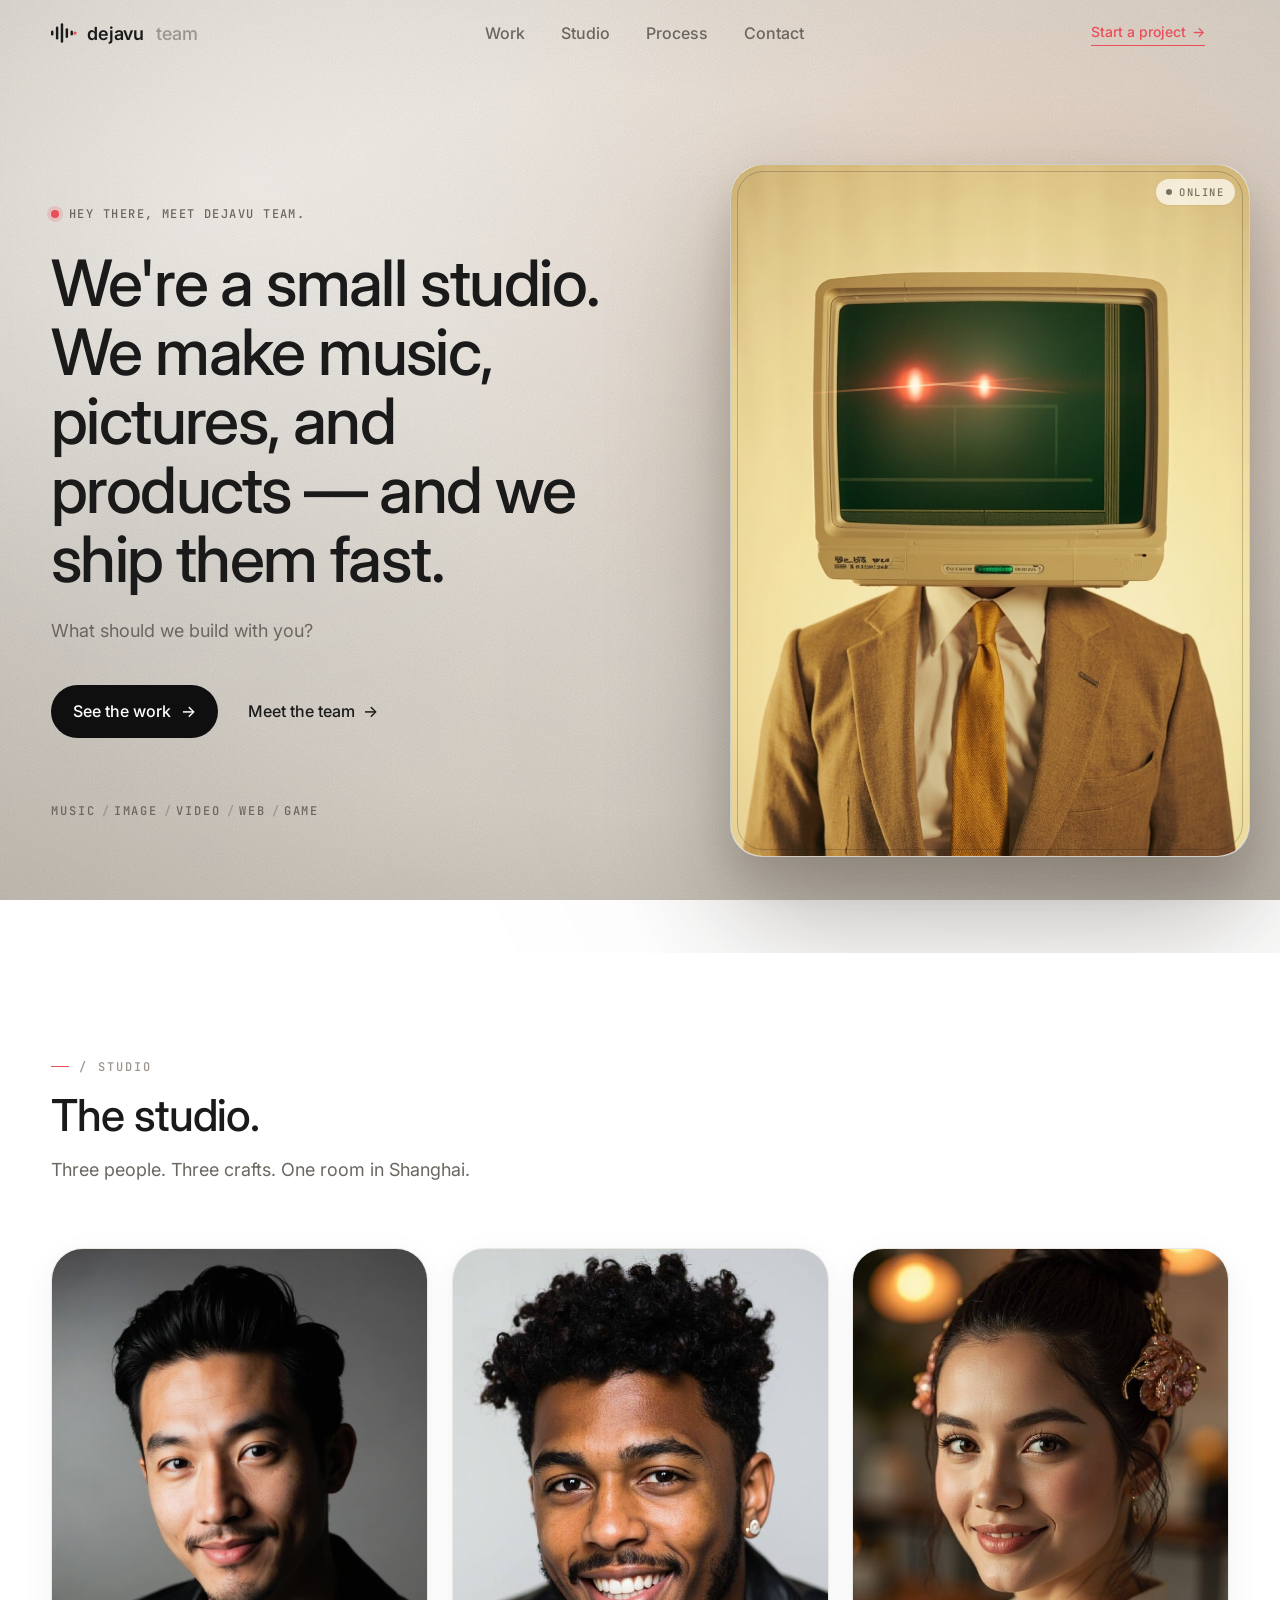
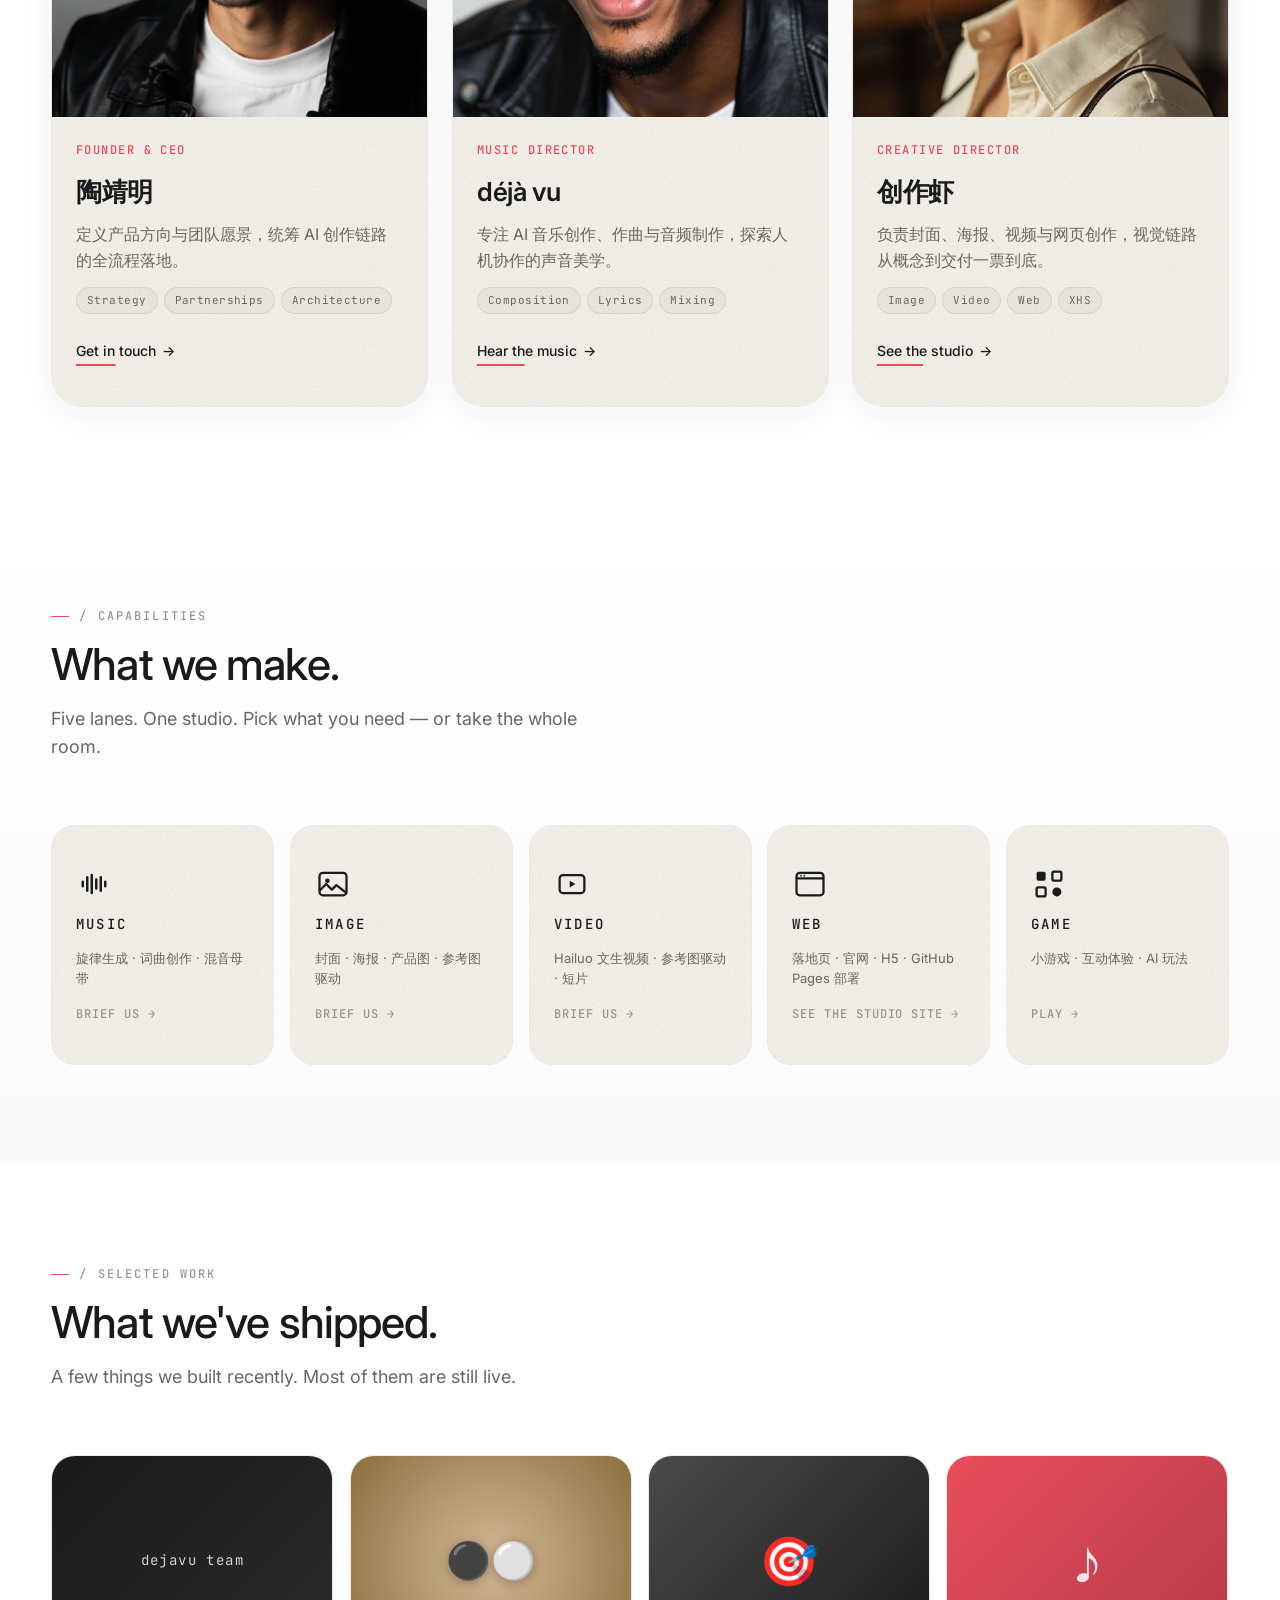
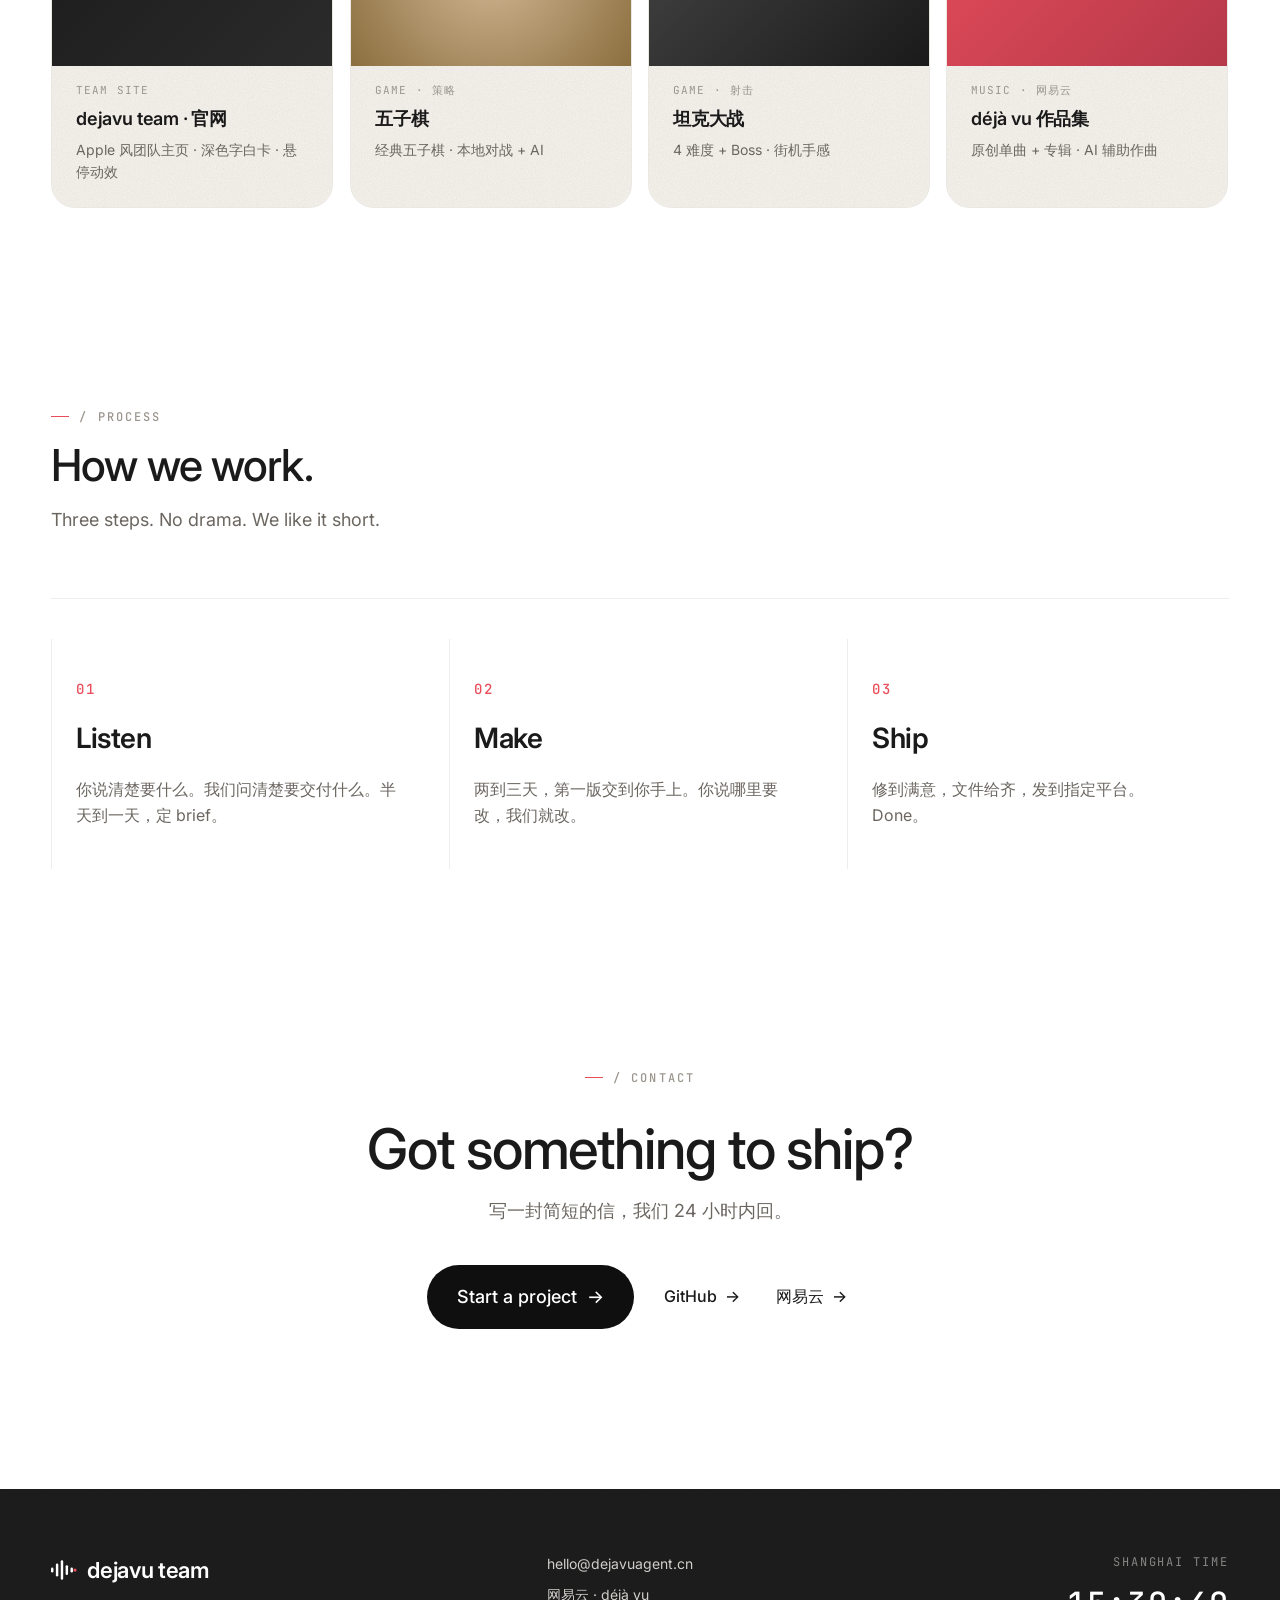
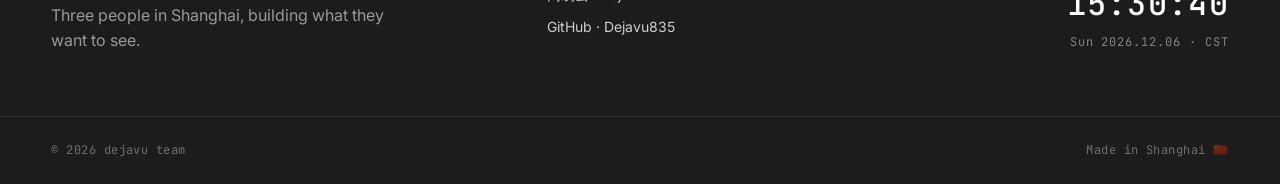
==== commit df3b4ad6: "next: cinematic eye redesign — soft atmosphere, cursor tracker, asymmetric gaze User feedback: stop " ====
--- a/next/index.html
+++ b/next/index.html
@@ -132,41 +132,24 @@
             <div class="hv-eye-glow hv-eye-glow-l" id="hvEyeGlowL" aria-hidden="true"></div>
             <div class="hv-eye-glow hv-eye-glow-r" id="hvEyeGlowR" aria-hidden="true"></div>
 
-            <!-- EYE COVERS — warm white radial gradient that hides the
-                 baked-in red eyes in the calm state. Fades out as the
-                 user clicks the head repeatedly, revealing red underneath
-                 before the laser fires. -->
-            <div class="hv-eye-cover hv-eye-cover-l" id="hvEyeCoverL" aria-hidden="true"></div>
-            <div class="hv-eye-cover hv-eye-cover-r" id="hvEyeCoverR" aria-hidden="true"></div>
-
-            <!-- COVER GLOW — soft warm halo around each cover
-                 (the white-to-red gradient ellipse). Gives the
-                 cover a "lit light source" feel — the eye
-                 looks like a powered CRT emitting warm light.
-                 Follows the gaze (translated by JS in apply()).
-                 Different from .hv-eye-glow (which is centered
-                 on the AI image's red eye, fixed position) —
-                 this is centered on the COVER and moves with
-                 it. mix-blend-mode: screen so it brightens
-                 the surrounding CRT screen area. -->
-            <div class="hv-cover-glow hv-cover-glow-l" id="hvCoverGlowL" aria-hidden="true"></div>
-            <div class="hv-cover-glow hv-cover-glow-r" id="hvCoverGlowR" aria-hidden="true"></div>
-
-            <!-- HERO LIGHT SPILL — a very large, very soft warm
-                 halo that extends from the cover area outward
-                 into the surrounding hero section. Represents
-                 the light from the eyes "spilling out" of the
-                 card into the rest of the hero (text area, etc).
-                 Stays fixed (doesn't follow the gaze) so it
-                 provides a stable "ambient" feel that contrasts
-                 with the gaze-following cover-glow.
-
-                 Very low alpha (0.12 center), very large (90% of
-                 figure), massive blur (50px), screen blend.
-                 Result: barely visible at rest, but adds a sense
-                 of "warmth" extending from the eye into the
-                 surrounding hero area. Breathes slowly. -->
-            <div class="hv-hero-spill" id="hvHeroSpill" aria-hidden="true"></div>
+            <!-- EYE AMBIENT — soft warm halo around each AI red eye.
+                 This is the "ambient atmosphere" around the eye, NOT
+                 a replacement. The AI red eye is the protagonist;
+                 this just adds a subtle warm glow to make it look
+                 "lit". FIXED position (doesn't follow gaze) so the
+                 AI red eye is the stable visual anchor. -->
+            <div class="hv-eye-ambient hv-eye-ambient-l" id="hvEyeAmbientL" aria-hidden="true"></div>
+            <div class="hv-eye-ambient hv-eye-ambient-r" id="hvEyeAmbientR" aria-hidden="true"></div>
+
+            <!-- CURSOR TRACKER — soft warm light that follows the
+                 mouse/touch position with smooth easing. This is
+                 the "searchlight" effect — but rendered as a large
+                 soft warm halo (not a hard beam/triangle). It
+                 extends BEYOND the figure to give the "light
+                 feedback to the entire page" feel. The AI red eyes
+                 also subtly drift toward this position (smaller
+                 movement, asymmetric L/R). -->
+            <div class="hv-cursor-tracker" id="hvCursorTracker" aria-hidden="true"></div>
 
             <!-- WISP — thin horizontal "wispy strand of light" that
                  passes through each eye. Always visible (not just
--- a/next/styles.css
+++ b/next/styles.css
@@ -686,276 +686,90 @@
 }
 
 /* ===========================================================
-   EYE GLOW RING — soft warm halo around each eye, always
-   visible (even in calm state). The ring is 25% of figure
-   width, centered on the eye, and pulses gently so the
-   character feels "alive" at rest.
-
-   Two layered animations:
-   - breathe: 3.5s opacity 0.55→0.75 + scale 0.95→1.05
-   - flicker: 0.7s brightness wobble for "vibration"
+   EYE AMBIENT — soft warm halo around each AI red eye.
+   The AI red eye is the protagonist; this just adds a
+   subtle warm "atmosphere" to make it look "lit".
+   FIXED position (doesn't follow gaze) — provides
+   visual stability. Very low alpha, very soft, very
+   large. Multiplied by screen blend so it brightens
+   the CRT screen area around the eye.
    =========================================================== */
-/* ===========================================================
-   EYE GLOW RING — soft atmospheric halo around each eye.
-   v2 (premium): much more gradual gradient, soft blur to
-   eliminate visible boundaries, multi-layer for depth.
-
-   Why the v1 looked "fake":
-   - 4 hard color stops in the radial gradient → visible ring
-   - blur(0) → hard edge where the gradient hits 80% transparent
-   - high alpha values (0.55, 0.30) → punchy, not atmospheric
-
-   v2 fixes:
-   - 1 single very gradual gradient (no stops) → smooth fade
-   - filter: blur(20px) → the soft edge becomes a true fade
-   - lower alpha (0.18, 0.08) → atmospheric, not punchy
-   - extra outer layer for "atmosphere" depth
-   =========================================================== */
-.hv-eye-glow {
-  position: absolute;
-  width: 40%;                  /* bigger — more spread, less punchy */
-  height: 40%;
-  margin: -20% 0 0 -20%;
+.hv-eye-ambient {
+  position: absolute;
+  width: 22%;
+  height: 32%;
+  margin: -16% 0 0 -11%;
   border-radius: 50%;
   pointer-events: none;
-  z-index: 3;
-  /* Single VERY gradual gradient — alpha at 50% is 0.04, fades
-     to 0 at 100%. No hard stops anywhere. */
+  z-index: 2;
   background: radial-gradient(
-    circle at center,
-    rgba(255, 190, 120, 0.30) 0%,
-    rgba(255, 160, 80, 0.12) 30%,
-    rgba(255, 120, 50, 0.04) 60%,
+    ellipse 60% 50% at 50% 50%,
+    rgba(255, 220, 150, 0.20) 0%,        /* very subtle warm center */
+    rgba(255, 180, 100, 0.10) 35%,
+    rgba(255, 140, 70, 0.04) 65%,
     transparent 100%
   );
-  opacity: 0.7;
   mix-blend-mode: screen;
-  filter: blur(20px);          /* KEY: blur the edge so no boundary */
-  animation: hv-eye-glow-breathe 4.5s ease-in-out infinite;
-  will-change: transform, opacity, filter;
-}
-
-.hv-eye-glow-l { left: 35.42%; top: 31.77%; }
-.hv-eye-glow-r { left: 48.73%; top: 31.94%; }
-
-/* Phase offset for asymmetry (less mechanical) */
-.hv-eye-glow-l { animation-delay: 0s; }
-.hv-eye-glow-r { animation-delay: 2.25s; }
-
-@keyframes hv-eye-glow-breathe {
-  0%, 100% { opacity: 0.55; transform: scale(0.92); }
-  50%      { opacity: 0.85; transform: scale(1.08); }
-}
-
-/* In warning state — the glow intensifies, no hard edge */
-.hv-figure.is-warning .hv-eye-glow {
+  filter: blur(18px);
+  animation: hv-eye-ambient-breathe 5s ease-in-out infinite;
+  will-change: opacity, transform;
+}
+
+.hv-eye-ambient-l { left: 35.42%; top: 31.77%; }
+.hv-eye-ambient-r { left: 48.73%; top: 31.94%; }
+
+.hv-eye-ambient-l { animation-delay: 0s; }
+.hv-eye-ambient-r { animation-delay: 2.5s; }
+
+@keyframes hv-eye-ambient-breathe {
+  0%, 100% { opacity: 0.85; transform: scale(0.95); }
+  50%      { opacity: 1.10; transform: scale(1.05); }
+}
+
+/* ===========================================================
+   CURSOR TRACKER — soft warm light that follows the mouse
+   position with smooth easing. This is the "searchlight"
+   effect — but rendered as a large soft warm halo, NOT a
+   hard beam or triangle.
+
+   JS sets --cursor-x and --cursor-y (in pixels, relative to
+   the figure) on the figure. The tracker's transform is
+   translate(cx, cy) — smoothly following the cursor.
+
+   The tracker is LARGE (50% × 60% of figure) and SOFT
+   (blur 30px) so the effect is atmospheric, not a
+   concentrated beam. It extends BEYOND the figure (figure
+   has overflow: visible) so the light "feeds back" to the
+   wider hero area.
+
+   mix-blend-mode: screen — adds light, doesn't replace. */
+.hv-cursor-tracker {
+  position: absolute;
+  width: 50%;
+  height: 60%;
+  left: 50%;
+  top: 50%;
+  margin: -30% 0 0 -25%;
+  border-radius: 50%;
+  pointer-events: none;
+  z-index: 1;
   background: radial-gradient(
-    circle at center,
-    rgba(255, 200, 130, 0.45) 0%,
-    rgba(255, 160, 80, 0.20) 30%,
-    rgba(255, 100, 40, 0.08) 60%,
+    ellipse 60% 55% at 50% 50%,
+    rgba(255, 200, 130, 0.30) 0%,        /* warm cream center */
+    rgba(255, 150, 80, 0.18) 35%,       /* warm orange */
+    rgba(255, 100, 50, 0.08) 65%,       /* soft red-orange */
     transparent 100%
   );
-  opacity: 1.0;
-}
-
-/* Subtle red EYE GLOW under each baked-in red eye. The
-   glow is a radial red gradient that breathes in idle,
-   intensifies when the figure is hovered, and EXPLODES
-   to bright white-hot core when firing. Positioned at
-   the eye coordinates in the new AI image.
-
-   EYE COVER — soft warm-white glow that hides the baked-in
-   red eyes in the calm state. Fades out as the user keeps
-   clicking the head, revealing red underneath. */
-.hv-eye-cover {
-  position: absolute;
-  /* Width/height per eye (left vs right) — set below in
-     .hv-eye-cover-l / .hv-eye-cover-r. The covers are
-     proportional to the actual red eye sizes in the AI
-     image (left eye 6.6%×4.5% → cover 10%×6.5%; right
-     eye 4.9%×3.1% → cover 7%×4.5%). The left is
-     ~1.4x bigger than the right, matching the red eye
-     size ratio. */
-  width: 10%;
-  height: 6.5%;
-  border-radius: 50%;
-  pointer-events: none;
-  z-index: 3;
-  filter: blur(2.5px);
-  /* translate3d(0,0,0) = translateZ(0) — force the cover onto
-     the same 3D plane as the AI image so the 3D tilt doesn't
-     separate the white from the red eyes underneath. */
-  transform: translate(-50%, -50%) translateZ(0);
-  opacity: var(--eye-cover-opacity, 1);
-  transition: opacity 0.5s var(--ease);
-  animation: hv-eye-cover-breathe 3.5s ease-in-out infinite;
   mix-blend-mode: screen;
-  /* FIERCE EYE (v2) — single smooth white-to-red gradient.
-     No hard "pupil" circle (v1 had a small white dot at the
-     center that the user found distracting — it looked like
-     a separate "dot" on top of the eye when the cover moved
-     with the gaze). Now the entire cover is ONE smooth
-     radial gradient: bright white in the center that
-     smoothly fades through cream → orange → deep red →
-     transparent. The white center is a SOFT highlight
-     (no hard edge), so when the cover moves with the gaze,
-     there's no visible "dot" — just a smooth gradient that
-     shifts as a whole. */
-  background: radial-gradient(
-    ellipse 50% 50% at 50% 50%,
-    #ffffff 0%,                          /* bright white center (soft, no hard edge) */
-    rgba(255, 245, 220, 0.92) 18%,       /* warm cream */
-    rgba(255, 180, 120, 0.85) 40%,      /* warm peach-orange */
-    rgba(255, 80, 40, 0.75) 65%,        /* bright red */
-    rgba(255, 30, 10, 0.55) 85%,        /* deep red */
-    transparent 100%
-  );
-  /* The cover's INNER red glow (the 'leak' that builds
-     as the cover thins) is a box-shadow inset whose
-     intensity is tied to the cover's opacity. As cover
-     opacity drops from 1 to 0, the inner red glow grows
-     from 0 to strong — visually cracks the cover open
-     from the inside. */
-  box-shadow:
-    inset 0 0 calc(8px + (1 - var(--eye-cover-opacity, 1)) * 28px)
-      rgba(255, 30, 10, calc((1 - var(--eye-cover-opacity, 1)) * 0.95)),
-    inset 0 0 calc(3px + (1 - var(--eye-cover-opacity, 1)) * 6px)
-      rgba(255, 120, 60, calc((1 - var(--eye-cover-opacity, 1)) * 0.55));
-}
-/* ===========================================================
-   COVER GLOW — soft warm halo around the eye cover.
-   Makes the cover feel like a "lit" light source.
-   - Same size as the cover, follows the gaze via JS
-   - Single layer, soft warm gradient
-   - Breathes in sync with the cover
-
-   UPDATE (2026-06-04): Enlarged from 14% to 30% and softened
-   (blur 8px → 18px, lower alpha) so the glow always visually
-   merges with the AI-baked red eye. Previously, at max gaze
-   offset (~20px), the small 14% glow sat visibly to the side
-   of the fixed red eye pixel — the user saw a clear "disconnect".
-   At 30% (~165px) the AI red eye is always well within the
-   glow's bright zone, even at max gaze offset.
-   =========================================================== */
-.hv-cover-glow {
-  position: absolute;
-  width: 30%;                    /* was 14% — 2.1x larger, always covers AI red eye */
-  height: 30%;
-  margin: -15% 0 0 -15%;
-  border-radius: 50%;
-  pointer-events: none;
-  z-index: 2;                     /* above image, below red-ambient */
-  background: radial-gradient(
-    circle at center,
-    rgba(255, 220, 150, 0.30) 0%,    /* was 0.45 — softer center */
-    rgba(255, 150, 80, 0.15) 35%,   /* was 0.25 */
-    rgba(255, 80, 40, 0.06) 65%,    /* was 0.10 */
-    transparent 100%
-  );
-  opacity: 0.7;
-  filter: blur(18px);              /* was 8px — much softer edge */
-  mix-blend-mode: screen;
-  animation: hv-cover-glow-breathe 3s ease-in-out infinite;
-  will-change: transform, opacity;
-}
-
-.hv-cover-glow-l { left: 35.42%; top: 31.77%; }
-.hv-cover-glow-r { left: 48.73%; top: 31.94%; }
-
-.hv-cover-glow-l { animation-delay: 0s; }
-.hv-cover-glow-r { animation-delay: 1.5s; }
-
-@keyframes hv-cover-glow-breathe {
-  0%, 100% { opacity: 0.55; transform: scale(0.9); }
-  50%      { opacity: 0.85; transform: scale(1.1); }
-}
-
-/* In warning state, the cover glow intensifies */
-.hv-figure.is-warning .hv-cover-glow {
-  opacity: 1.0;
-}
-
-/* ===========================================================
-   HERO LIGHT SPILL — very large, very soft warm halo that
-   "spills" from the eye area into the wider hero section.
-   Stays fixed (ambient) — doesn't follow the gaze.
-   - 90% of figure width (~500px), centered on the eye area
-   - Very low alpha (0.12 center, fades to 0)
-   - Massive 50px blur for atmospheric softness
-   - mix-blend-mode: screen so it brightens whatever is behind
-   - 6s slow breathe for "the room is alive" feel
-   =========================================================== */
-.hv-hero-spill {
-  position: absolute;
-  width: 90%;
-  height: 70%;
-  left: 50%;
-  top: 35%;
-  margin: -35% 0 0 -45%;
-  border-radius: 50%;
-  pointer-events: none;
-  z-index: 1;                     /* above image, below halo/red-ambient */
-  background: radial-gradient(
-    ellipse 70% 50% at 50% 50%,
-    rgba(255, 200, 130, 0.12) 0%,
-    rgba(255, 150, 80, 0.06) 35%,
-    rgba(255, 80, 40, 0.02) 65%,
-    transparent 100%
-  );
-  filter: blur(50px);
-  mix-blend-mode: screen;
-  animation: hv-hero-spill-breathe 6s ease-in-out infinite;
-}
-
-@keyframes hv-hero-spill-breathe {
-  0%, 100% { opacity: 0.85; transform: scale(0.95); }
-  50%      { opacity: 1.15; transform: scale(1.05); }
-}
-
-.hv-figure.is-warning .hv-hero-spill {
-  opacity: 1.3;
-}
-
-.hv-eye-cover-l {
-  left: 35%;
-  top: 32%;
-  width: 7.5%;         /* was 10% — smaller so gaze movement is visible */
-  height: 5.5%;        /* was 6.5% */
-}
-.hv-eye-cover-r {
-  left: 48.5%;
-  top: 32%;
-  width: 5.5%;         /* was 7% */
-  height: 4%;          /* was 4.5% */
-  animation-delay: 0.5s;
-}
-@keyframes hv-eye-cover-breathe {
-  0%, 100% { filter: blur(2.5px) brightness(1)    saturate(1); }
-  40%      { filter: blur(2.5px) brightness(1.05) saturate(1.05); }
-  60%      { filter: blur(2.5px) brightness(1.35) saturate(1.4); }
-}
-
-/* STATE: detected — eye cover breathes FASTER (alarm),
-   iris darts up, slight scale-up (eye widening in alarm). */
-.hv-figure.is-detected .hv-eye-cover {
-  animation-duration: 1.6s;
-}
-
-/* STATE: warning — eye cover pulses FAST and bright
-   (rapid heartbeat of the threatened character), iris
-   shrinks + trembles. */
-.hv-figure.is-warning .hv-eye-cover {
-  animation-duration: 0.55s;
-  filter: blur(2.5px) brightness(1.4);
-}
-
-/* The eye cover fully disappears when the laser fires so the
-   red eyes underneath are visible (and the laser sources
-   add the bright plasma glow on top). */
-.hv-figure.is-firing .hv-eye-cover {
+  filter: blur(30px);
+  transform: translate(var(--cursor-x, 0px), var(--cursor-y, 0px));
+  transition: transform 0.6s cubic-bezier(0.22, 1, 0.36, 1);
+  will-change: transform;
   opacity: 0;
-  transition: opacity 0.18s var(--ease);
+  /* Fade in the tracker when the cursor first moves */
+}
+.hv-figure.has-cursor .hv-cursor-tracker {
+  opacity: 1;
 }
 
 /* EYE IRIS — small bright "pupil" highlight that drifts
@@ -1165,7 +979,6 @@
   100%      { transform: translateX(-50%) rotate(var(--wisp-tilt, 0deg)) translateZ(0) scaleY(1); }
 }
 
-.hv-figure.is-blinking .hv-eye-cover,
 .hv-figure.is-blinking .hv-eye-iris {
   animation: hv-eye-blink 280ms ease-in-out;
 }
@@ -1526,16 +1339,13 @@
 @media (prefers-reduced-motion: reduce) {
   .hv-status::before,
   .hv-figure-img,
-  .hv-halo,
-  .hv-eye-glow { animation: none; }
-  .hv-eye-cover,
+  .hv-halo { animation: none; }
   .hv-eye-iris,
   .hv-eye-wisp,
+  .hv-eye-ambient,
+  .hv-cursor-tracker,
   .hv-red-ambient { animation: none; }
-  .hv-figure.is-detected .hv-eye-cover,
-  .hv-figure.is-warning .hv-eye-cover,
   .hv-figure.is-warning .hv-eye-iris { animation: none; }
-  .hv-figure.is-blinking .hv-eye-cover,
   .hv-figure.is-blinking .hv-eye-iris,
   .hv-figure.is-blinking .hv-eye-wisp { animation: none; }
 }
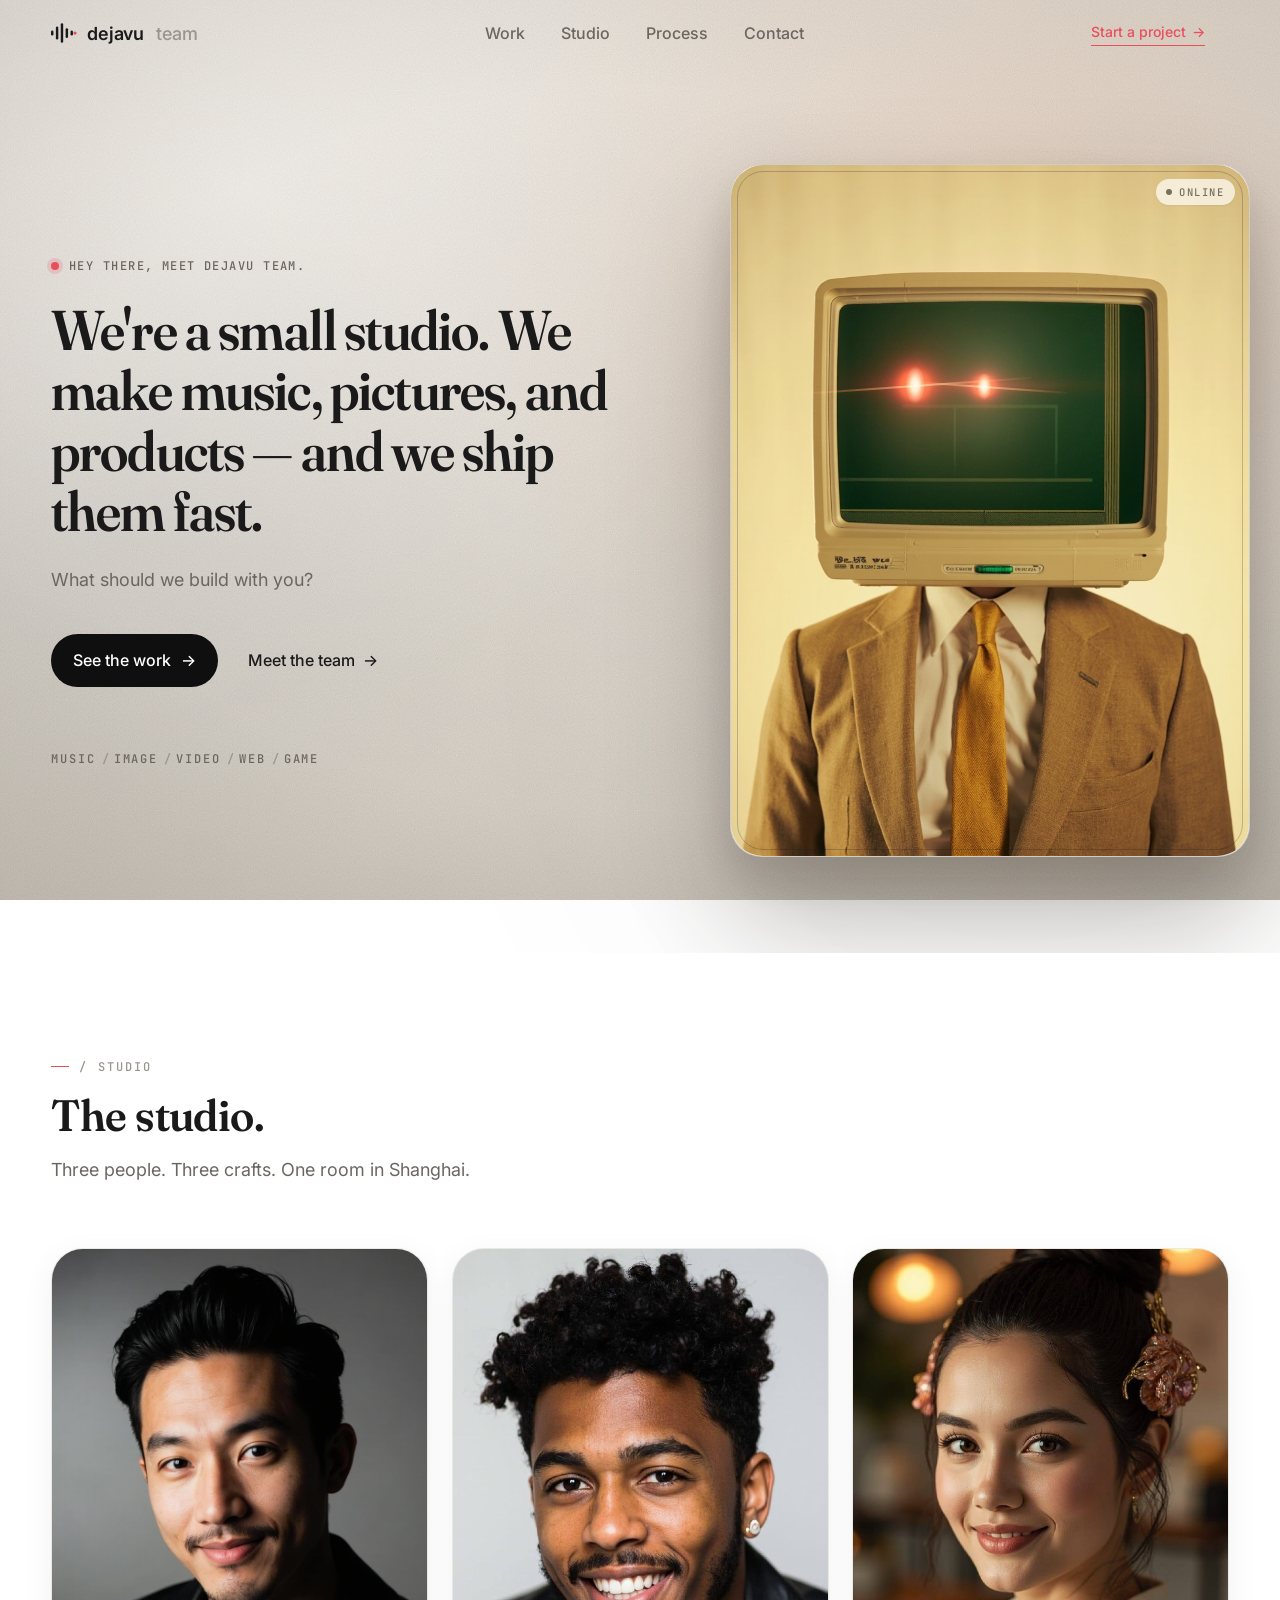
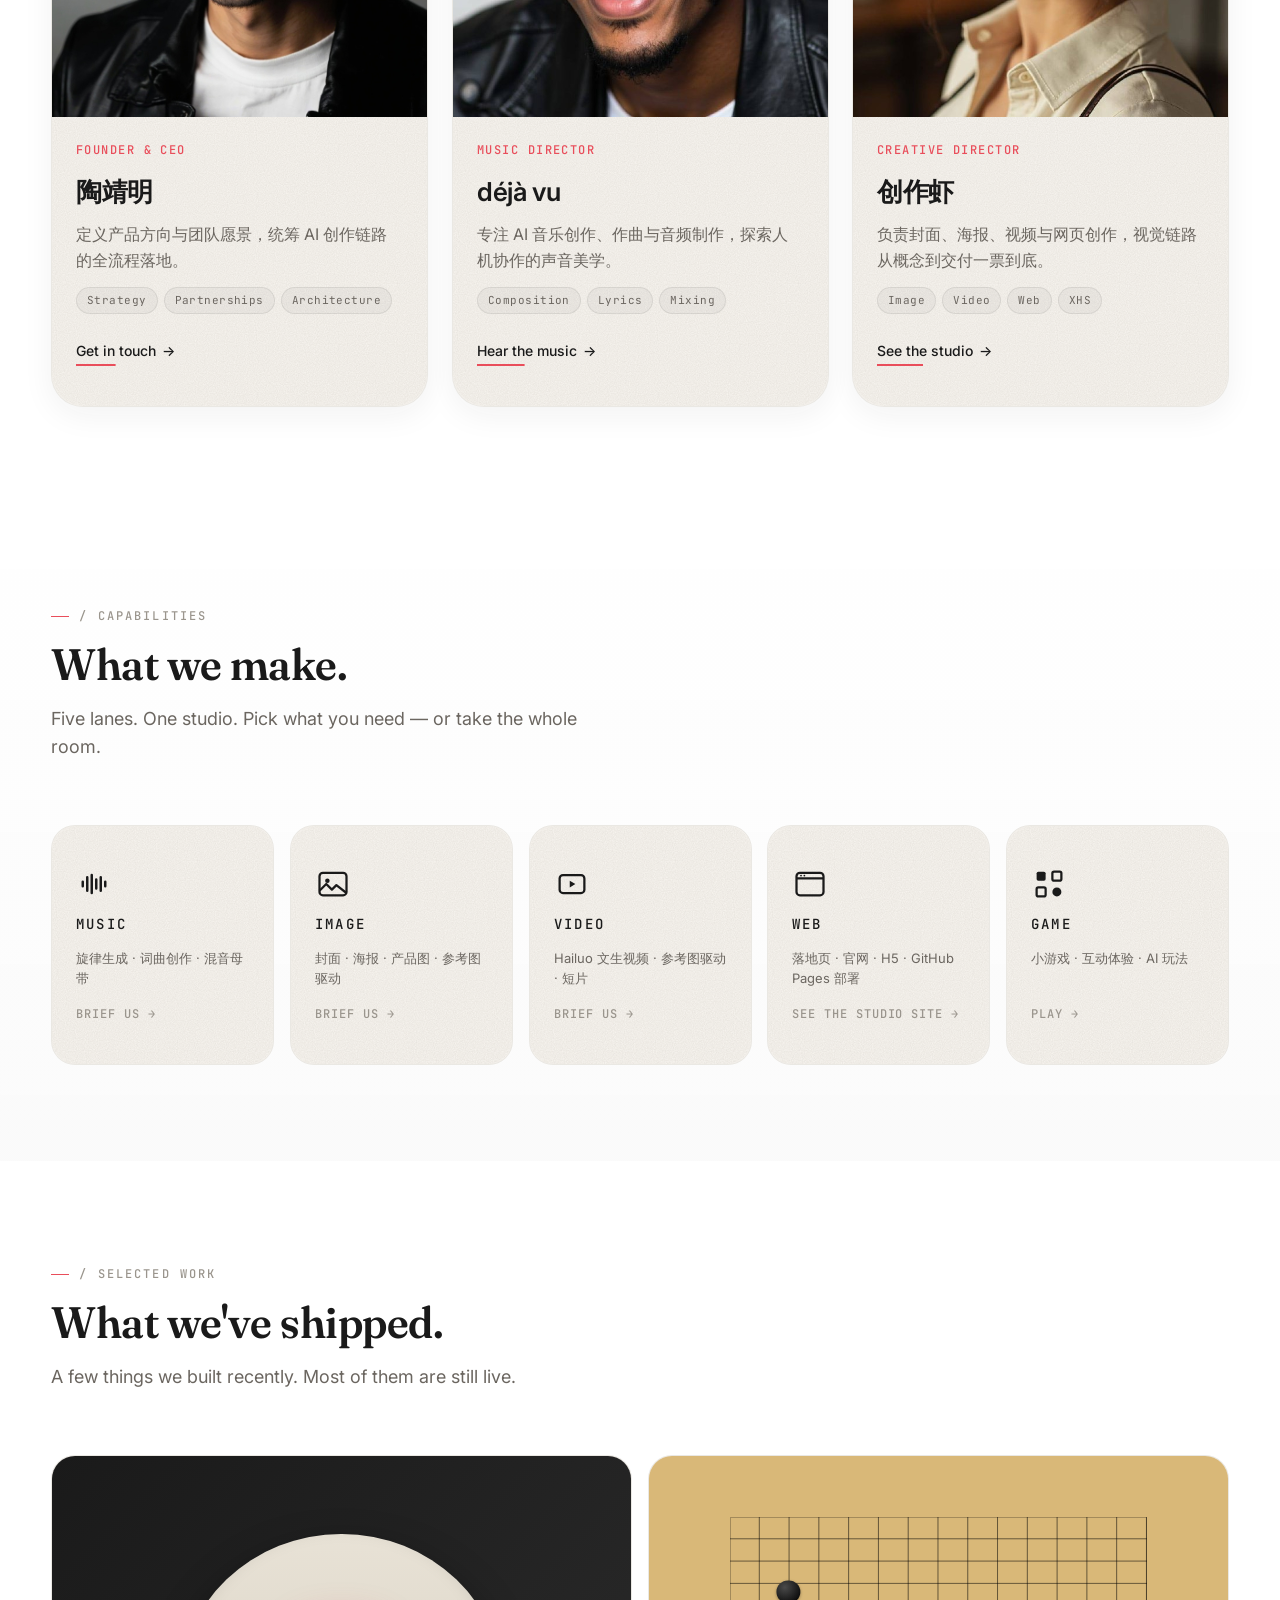
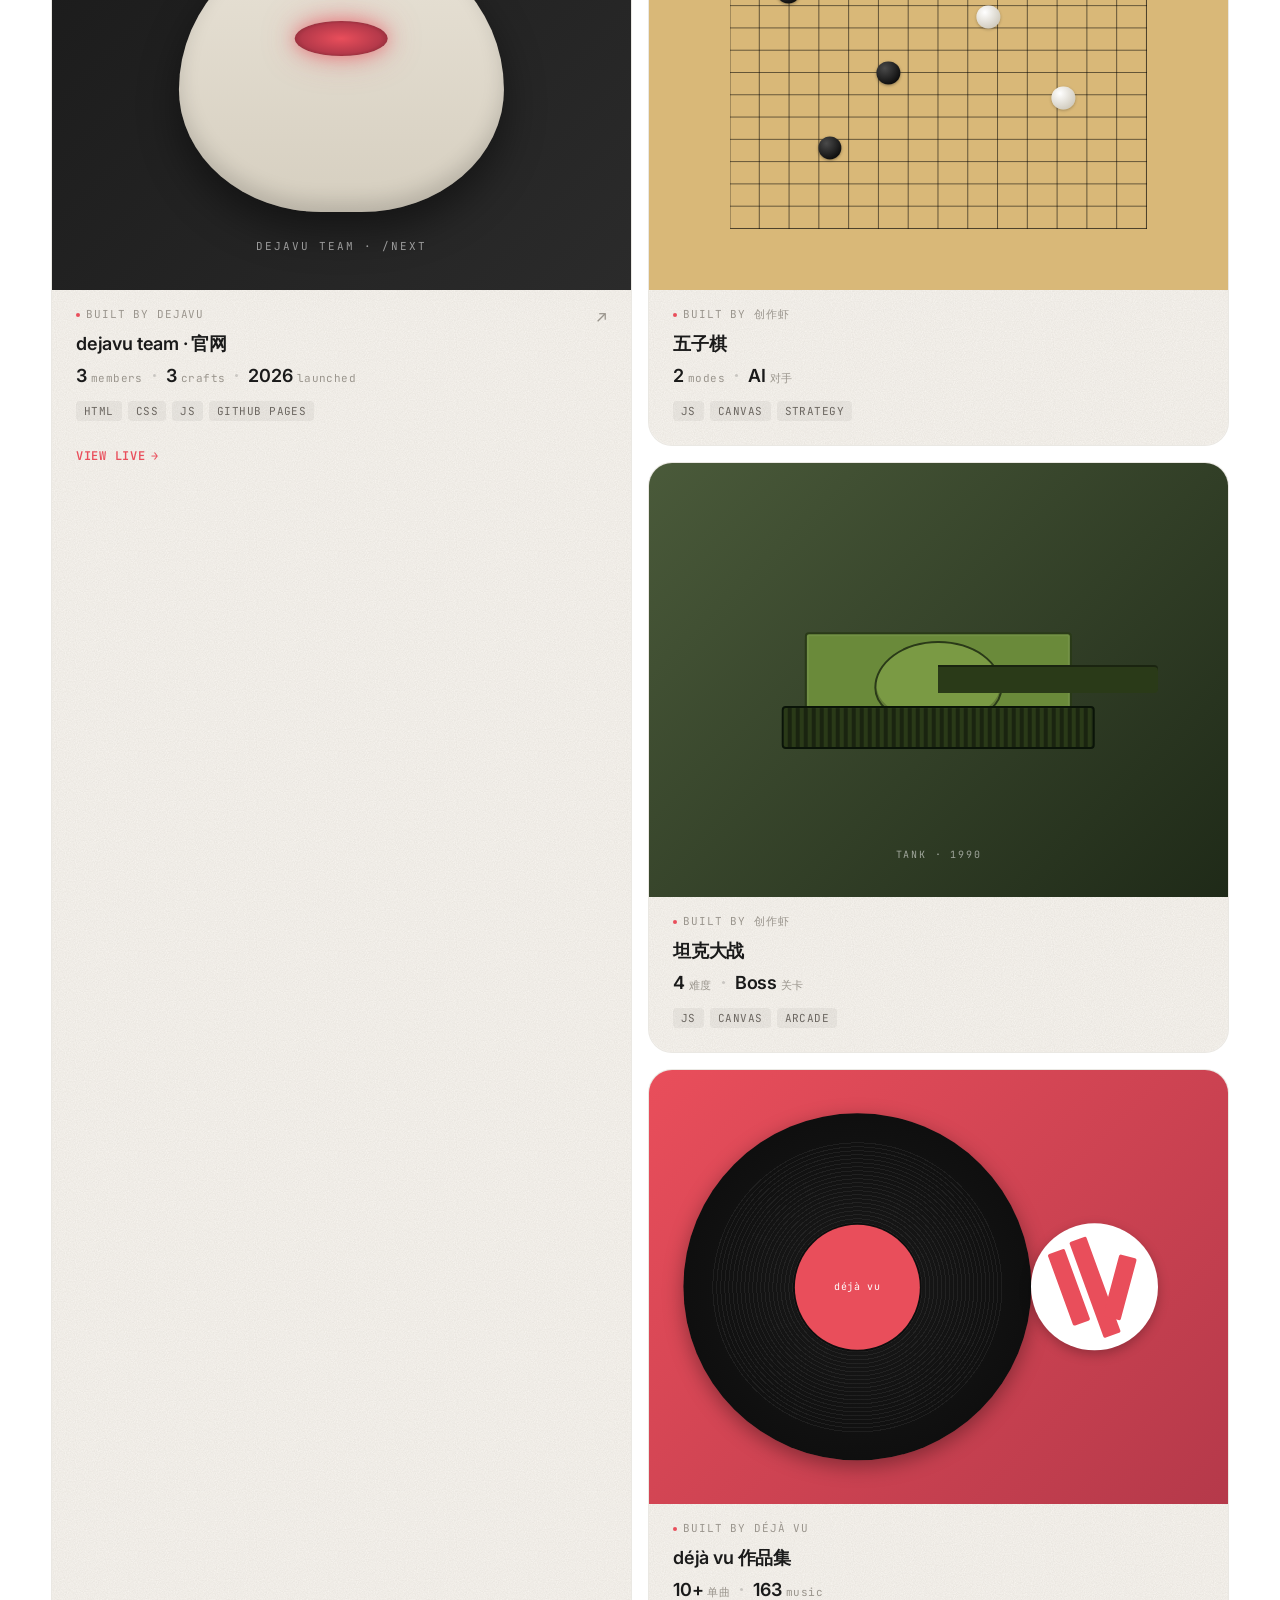
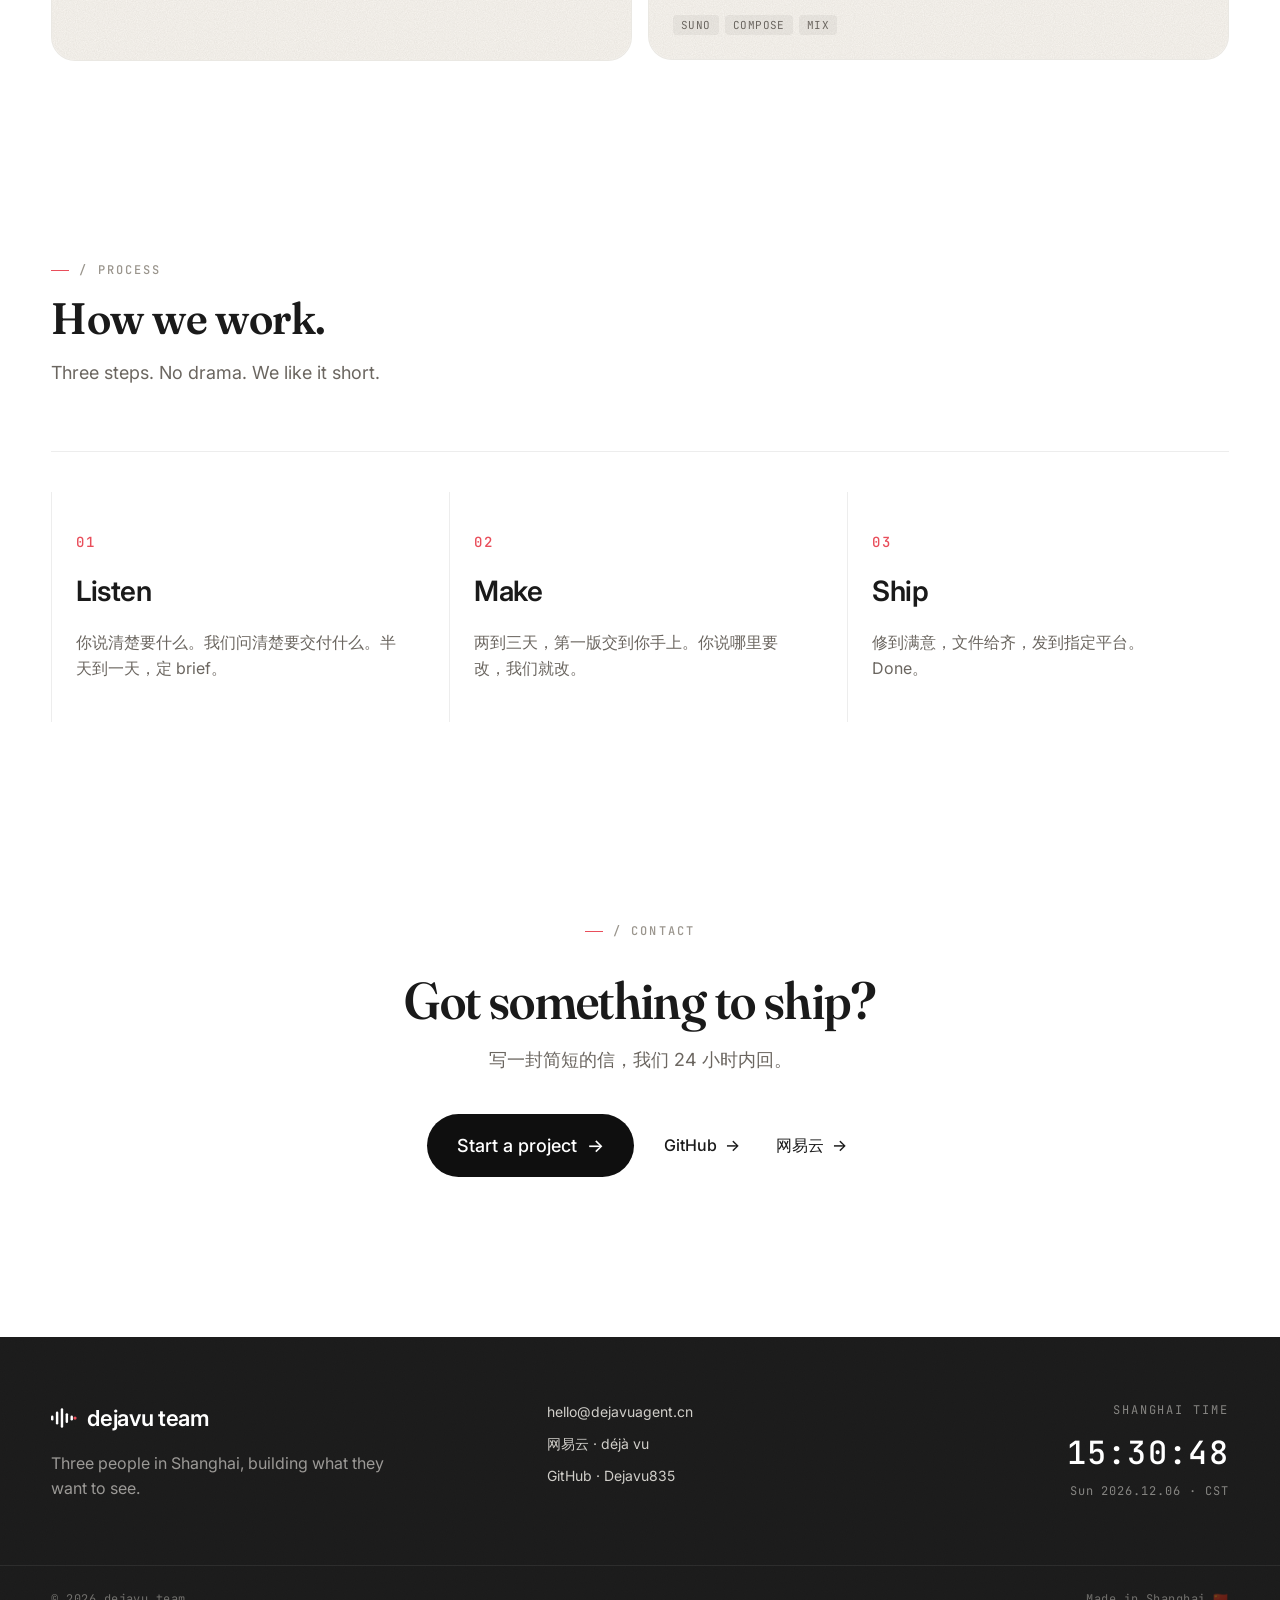
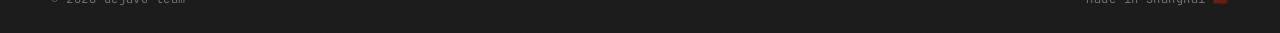
==== commit aba1c39c: "next: P0 三件套 — Fraunces 衬线字体 + Selected work 不对称网格 + Reveal 3D 倾斜入场 - ① Display 字体: hero-title + 4 s" ====
--- a/next/index.html
+++ b/next/index.html
@@ -12,7 +12,7 @@
   <link rel="icon" type="image/svg+xml" href="assets/favicon.svg" />
   <link rel="preconnect" href="https://fonts.googleapis.com" />
   <link rel="preconnect" href="https://fonts.gstatic.com" crossorigin />
-  <link href="https://fonts.googleapis.com/css2?family=Inter:wght@400;500;600;700&family=JetBrains+Mono:wght@400;500&display=swap" rel="stylesheet" />
+  <link href="https://fonts.googleapis.com/css2?family=Fraunces:ital,opsz,wght@0,9..144,400;0,9..144,500;0,9..144,600;1,9..144,500&family=Inter:wght@400;500;600;700&family=JetBrains+Mono:wght@400;500&display=swap" rel="stylesheet" />
   <link rel="stylesheet" href="styles.css" />
 </head>
 <body>
@@ -359,39 +359,116 @@
 
         <div class="work-grid">
 
-          <a class="work-card reveal" href="https://dejavuagent.cn/" target="_blank" rel="noopener">
-            <div class="work-thumb work-thumb-site"></div>
+          <!-- Card 1 · feature (spans 2 cols × 2 rows on desktop) -->
+          <a class="work-card work-card--feat reveal" href="https://dejavuagent.cn/" target="_blank" rel="noopener">
+            <div class="work-thumb work-thumb--feat">
+              <div class="feat-art" aria-hidden="true">
+                <div class="feat-art-head"></div>
+                <div class="feat-art-eye"></div>
+                <span class="feat-art-label">dejavu team · /next</span>
+              </div>
+            </div>
             <div class="work-body">
-              <span class="work-kind">Team site</span>
+              <span class="work-role">Built by dejavu</span>
               <h3 class="work-name">dejavu team · 官网</h3>
-              <p class="work-desc">Apple 风团队主页 · 深色字白卡 · 悬停动效</p>
-            </div>
-          </a>
-
-          <a class="work-card reveal" data-reveal-delay="100" href="https://dejavuagent.cn/wuziqi/" target="_blank" rel="noopener">
-            <div class="work-thumb work-thumb-wuziqi"></div>
+              <div class="work-stat">
+                <span class="work-stat-item">3<small>members</small></span>
+                <span class="work-stat-sep"></span>
+                <span class="work-stat-item">3<small>crafts</small></span>
+                <span class="work-stat-sep"></span>
+                <span class="work-stat-item">2026<small>launched</small></span>
+              </div>
+              <ul class="work-tags">
+                <li>HTML</li>
+                <li>CSS</li>
+                <li>JS</li>
+                <li>GitHub Pages</li>
+              </ul>
+              <p class="work-cta">View live <span aria-hidden="true">→</span></p>
+              <span class="work-arrow" aria-hidden="true">↗</span>
+            </div>
+          </a>
+
+          <!-- Card 2 · 五子棋 -->
+          <a class="work-card work-card--reg reveal" data-reveal-delay="100" href="https://dejavuagent.cn/wuziqi/" target="_blank" rel="noopener">
+            <div class="work-thumb work-thumb--wuziqi" aria-hidden="true">
+              <div class="wuzi-board">
+                <span class="wuzi-stone wuzi-stone--b" style="--c:14%;--r:24%"></span>
+                <span class="wuzi-stone wuzi-stone--w" style="--c:62%;--r:32%"></span>
+                <span class="wuzi-stone wuzi-stone--b" style="--c:38%;--r:50%"></span>
+                <span class="wuzi-stone wuzi-stone--w" style="--c:80%;--r:58%"></span>
+                <span class="wuzi-stone wuzi-stone--b" style="--c:24%;--r:74%"></span>
+              </div>
+            </div>
             <div class="work-body">
-              <span class="work-kind">Game · 策略</span>
+              <span class="work-role">Built by 创作虾</span>
               <h3 class="work-name">五子棋</h3>
-              <p class="work-desc">经典五子棋 · 本地对战 + AI</p>
-            </div>
-          </a>
-
-          <a class="work-card reveal" data-reveal-delay="200" href="https://dejavuagent.cn/games/tank/" target="_blank" rel="noopener">
-            <div class="work-thumb work-thumb-tank"></div>
+              <div class="work-stat">
+                <span class="work-stat-item">2<small>modes</small></span>
+                <span class="work-stat-sep"></span>
+                <span class="work-stat-item">AI<small>对手</small></span>
+              </div>
+              <ul class="work-tags">
+                <li>JS</li>
+                <li>Canvas</li>
+                <li>Strategy</li>
+              </ul>
+            </div>
+          </a>
+
+          <!-- Card 3 · 坦克大战 -->
+          <a class="work-card work-card--reg reveal" data-reveal-delay="200" href="https://dejavuagent.cn/games/tank/" target="_blank" rel="noopener">
+            <div class="work-thumb work-thumb--tank" aria-hidden="true">
+              <div class="tank-art">
+                <div class="tank-art-body"></div>
+                <div class="tank-art-turret"></div>
+                <div class="tank-art-barrel"></div>
+                <div class="tank-art-treads"></div>
+                <span class="tank-art-label">TANK · 1990</span>
+              </div>
+            </div>
             <div class="work-body">
-              <span class="work-kind">Game · 射击</span>
+              <span class="work-role">Built by 创作虾</span>
               <h3 class="work-name">坦克大战</h3>
-              <p class="work-desc">4 难度 + Boss · 街机手感</p>
-            </div>
-          </a>
-
-          <a class="work-card reveal" data-reveal-delay="300" href="https://163cn.tv/51b9bJa" target="_blank" rel="noopener">
-            <div class="work-thumb work-thumb-music"></div>
+              <div class="work-stat">
+                <span class="work-stat-item">4<small>难度</small></span>
+                <span class="work-stat-sep"></span>
+                <span class="work-stat-item">Boss<small>关卡</small></span>
+              </div>
+              <ul class="work-tags">
+                <li>JS</li>
+                <li>Canvas</li>
+                <li>Arcade</li>
+              </ul>
+            </div>
+          </a>
+
+          <!-- Card 4 · déjà vu 网易云 -->
+          <a class="work-card work-card--reg reveal" data-reveal-delay="300" href="https://163cn.tv/51b9bJa" target="_blank" rel="noopener">
+            <div class="work-thumb work-thumb--music" aria-hidden="true">
+              <div class="vinyl-art">
+                <div class="vinyl-art-disc">
+                  <div class="vinyl-art-grooves"></div>
+                  <div class="vinyl-art-label">déjà vu</div>
+                </div>
+                <div class="vinyl-art-logo" aria-hidden="true">
+                  <span></span><span></span><span></span>
+                </div>
+              </div>
+            </div>
             <div class="work-body">
-              <span class="work-kind">Music · 网易云</span>
+              <span class="work-role">Built by déjà vu</span>
               <h3 class="work-name">déjà vu 作品集</h3>
-              <p class="work-desc">原创单曲 + 专辑 · AI 辅助作曲</p>
+              <div class="work-stat">
+                <span class="work-stat-item">10+<small>单曲</small></span>
+                <span class="work-stat-sep"></span>
+                <span class="work-stat-item">163<small>music</small></span>
+              </div>
+              <ul class="work-tags">
+                <li>Suno</li>
+                <li>Compose</li>
+                <li>Mix</li>
+              </ul>
             </div>
           </a>
 
--- a/next/styles.css
+++ b/next/styles.css
@@ -25,6 +25,7 @@
   /* type */
   --font-sans: 'Inter', -apple-system, BlinkMacSystemFont, 'PingFang SC', 'Helvetica Neue', Arial, sans-serif;
   --font-mono: 'JetBrains Mono', ui-monospace, SFMono-Regular, Menlo, monospace;
+  --font-display: 'Fraunces', 'Iowan Old Style', 'Apple Garamond', 'Baskerville', 'Times New Roman', serif;
 
   --fs-display:   clamp(34px, 5.2vw, 64px);
   --fs-h2:        clamp(28px, 3.6vw, 44px);
@@ -132,14 +133,19 @@
 /* ---------- reveal on scroll ---------- */
 .reveal {
   opacity: 0;
-  transform: translateY(12px);
-  transition: opacity var(--dur-slow) var(--ease), transform var(--dur-slow) var(--ease);
+  transform: translateY(20px) rotateX(6deg) scale(0.98);
+  transform-origin: center 60%;
+  transition: opacity var(--dur-slow) var(--ease),
+              transform var(--dur-slow) var(--ease);
   transition-delay: 0ms;
   will-change: opacity, transform;
+  /* 视差感：远景 blur */
+  filter: blur(0px);
 }
 .reveal.is-in {
   opacity: 1;
-  transform: translateY(0);
+  transform: translateY(0) rotateX(0deg) scale(1);
+  filter: blur(0);
 }
 
 /* ---------- shared buttons ---------- */
@@ -364,12 +370,19 @@
 }
 
 .hero-title {
-  font-size: var(--fs-display);
-  font-weight: var(--fw-medium);
+  font-family: var(--font-display);
+  font-size: clamp(36px, 4.6vw, 56px);
+  font-weight: var(--fw-semibold);
   line-height: 1.08;
-  letter-spacing: -0.025em;
+  letter-spacing: -0.015em;
   color: var(--ink-primary);
   margin-bottom: var(--space-lg);
+  font-variation-settings: "opsz" 96, "SOFT" 30;
+}
+.hero-title em,
+.hero-title i {
+  font-style: italic;
+  font-variation-settings: "opsz" 144, "SOFT" 50;
 }
 .hero-subline {
   font-size: var(--fs-body-lg);
@@ -1411,11 +1424,13 @@
   display: inline-block;
 }
 .section-title {
+  font-family: var(--font-display);
   font-size: var(--fs-h2);
-  font-weight: var(--fw-medium);
-  letter-spacing: -0.02em;
+  font-weight: var(--fw-semibold);
+  letter-spacing: -0.012em;
   line-height: 1.08;
   margin-bottom: var(--space-md);
+  font-variation-settings: "opsz" 72, "SOFT" 30;
 }
 .section-lede {
   font-size: var(--fs-body-lg);
@@ -1591,8 +1606,17 @@
 .work-grid {
   display: grid;
   grid-template-columns: repeat(4, 1fr);
+  grid-template-areas:
+    "feat feat reg1 reg1"
+    "feat feat reg2 reg2"
+    "feat feat reg3 reg3";
   gap: var(--space-md);
 }
+.work-card--feat { grid-area: feat; }
+.work-card--reg:nth-of-type(2) { grid-area: reg1; }
+.work-card--reg:nth-of-type(3) { grid-area: reg2; }
+.work-card--reg:nth-of-type(4) { grid-area: reg3; }
+
 .work-card {
   display: flex;
   flex-direction: column;
@@ -1601,12 +1625,14 @@
   overflow: hidden;
   border: 1px solid rgba(26, 26, 26, 0.06);
   transition: transform var(--dur-base) var(--ease), box-shadow var(--dur-base) var(--ease), border-color var(--dur-base) var(--ease);
+  position: relative;
 }
 .work-card:hover {
   transform: translateY(-4px);
   box-shadow: var(--shadow-hover);
   border-color: rgba(233, 78, 91, 0.25);
 }
+
 .work-thumb {
   width: 100%;
   aspect-ratio: 4 / 3;
@@ -1626,78 +1652,377 @@
 }
 .work-card:hover .work-thumb::after { opacity: 1; }
 
-.work-thumb-site   { background: linear-gradient(135deg, #1A1A1A 0%, #2B2B2B 100%); position: relative; }
-.work-thumb-site::before {
-  content: 'dejavu team';
-  position: absolute;
-  top: 50%; left: 50%;
+/* ---- Card 1 · feature thumb — simplified hero CRT + red eye ---- */
+.work-thumb--feat {
+  background: linear-gradient(135deg, #1A1A1A 0%, #2B2B2B 100%);
+  position: relative;
+}
+.feat-art {
+  position: absolute;
+  inset: 0;
+  display: flex;
+  align-items: center;
+  justify-content: center;
+}
+.feat-art-head {
+  position: absolute;
+  top: 18%;
+  left: 50%;
+  transform: translateX(-50%);
+  width: 56%;
+  height: 64%;
+  background: linear-gradient(180deg, #E8E2D6 0%, #D6CFC0 100%);
+  border-radius: 50% 50% 44% 44% / 56% 56% 44% 44%;
+  box-shadow: 0 18px 40px rgba(0,0,0,0.45), inset 0 -10px 20px rgba(0,0,0,0.15);
+}
+.feat-art-eye {
+  position: absolute;
+  top: 38%;
+  left: 50%;
+  transform: translateX(-50%);
+  width: 16%;
+  height: 8%;
+  background: radial-gradient(ellipse at center, #E94E5B 0%, #b5394a 60%, #5a1a1f 100%);
+  border-radius: 50%;
+  box-shadow: 0 0 18px rgba(233,78,91,0.65), 0 0 36px rgba(233,78,91,0.35);
+}
+.feat-art-label {
+  position: absolute;
+  bottom: 8%;
+  left: 50%;
+  transform: translateX(-50%);
+  color: rgba(255,255,255,0.55);
+  font-family: var(--font-mono);
+  font-size: 11px;
+  letter-spacing: 0.18em;
+  text-transform: uppercase;
+  white-space: nowrap;
+}
+
+/* ---- Card 2 · 五子棋 board (15×15 grid via repeating gradients) ---- */
+.work-thumb--wuziqi {
+  background: #d9b878;
+  position: relative;
+}
+.wuzi-board {
+  position: absolute;
+  inset: 14%;
+  background-color: #d9b878;
+  background-image:
+    /* horizontal lines */
+    linear-gradient(to right, transparent calc(100% - 1px), rgba(0,0,0,0.55) calc(100% - 1px)),
+    /* vertical lines */
+    linear-gradient(to bottom, transparent calc(100% - 1px), rgba(0,0,0,0.55) calc(100% - 1px));
+  background-size: calc(100% / 14) calc(100% / 14);
+  background-position: 0 0;
+  box-shadow: inset 0 0 0 1px rgba(0,0,0,0.25);
+}
+.wuzi-stone {
+  position: absolute;
+  width: calc(100% / 14 * 0.78);
+  aspect-ratio: 1;
+  border-radius: 50%;
+  left: var(--c);
+  top: var(--r);
   transform: translate(-50%, -50%);
+}
+.wuzi-stone--b {
+  background: radial-gradient(circle at 35% 30%, #4a4a4a 0%, #0a0a0a 80%);
+  box-shadow: 0 1px 3px rgba(0,0,0,0.35);
+}
+.wuzi-stone--w {
+  background: radial-gradient(circle at 35% 30%, #ffffff 0%, #c8c2b3 90%);
+  box-shadow: 0 1px 3px rgba(0,0,0,0.25);
+}
+
+/* ---- Card 3 · 坦克 (pixel-feel green) ---- */
+.work-thumb--tank {
+  background: linear-gradient(135deg, #4a5a3a 0%, #1f2a18 100%);
+  position: relative;
+}
+.tank-art {
+  position: absolute;
+  inset: 0;
+  display: flex;
+  align-items: center;
+  justify-content: center;
+}
+.tank-art-body {
+  position: absolute;
+  top: 50%;
+  left: 50%;
+  transform: translate(-50%, -50%);
+  width: 46%;
+  height: 22%;
+  background: #6a8a3a;
+  border: 2px solid #2a3a18;
+  border-radius: 4px;
+  box-shadow: 0 4px 0 #2a3a18, inset 0 0 0 2px rgba(255,255,255,0.06);
+}
+.tank-art-turret {
+  position: absolute;
+  top: 50%;
+  left: 50%;
+  transform: translate(-50%, -50%);
+  width: 22%;
+  height: 18%;
+  background: #7a9a44;
+  border: 2px solid #2a3a18;
+  border-radius: 50% 50% 30% 30% / 60% 60% 40% 40%;
+  box-shadow: inset 0 -3px 0 rgba(0,0,0,0.2);
+}
+.tank-art-barrel {
+  position: absolute;
+  top: 50%;
+  left: 50%;
+  width: 38%;
+  height: 6%;
+  transform: translate(0, -50%);
+  background: #2a3a18;
+  border-radius: 0 4px 4px 0;
+  box-shadow: 0 -2px 0 #1a2410;
+}
+.tank-art-treads {
+  position: absolute;
+  top: 50%;
+  left: 50%;
+  transform: translate(-50%, 60%);
+  width: 54%;
+  height: 10%;
+  background:
+    repeating-linear-gradient(90deg, #2a3a18 0 4px, #1a2410 4px 8px);
+  border-radius: 4px;
+  border: 2px solid #0a1408;
+}
+.tank-art-label {
+  position: absolute;
+  bottom: 8%;
+  left: 50%;
+  transform: translateX(-50%);
+  color: rgba(255,255,255,0.55);
+  font-family: var(--font-mono);
+  font-size: 10px;
+  letter-spacing: 0.18em;
+  text-transform: uppercase;
+  white-space: nowrap;
+}
+
+/* ---- Card 4 · 黑胶 + 网易云 logo ---- */
+.work-thumb--music {
+  background: linear-gradient(135deg, #E94E5B 0%, #b5394a 100%);
+  position: relative;
+}
+.vinyl-art {
+  position: absolute;
+  inset: 0;
+  display: flex;
+  align-items: center;
+  justify-content: center;
+}
+.vinyl-art-disc {
+  position: absolute;
+  top: 50%;
+  left: 36%;
+  transform: translate(-50%, -50%);
+  width: 60%;
+  aspect-ratio: 1;
+  background: radial-gradient(circle at center, #1a1a1a 0%, #0a0a0a 100%);
+  border-radius: 50%;
+  box-shadow: 0 6px 20px rgba(0,0,0,0.35);
+}
+.vinyl-art-grooves {
+  position: absolute;
+  inset: 8%;
+  border-radius: 50%;
+  background:
+    repeating-radial-gradient(circle at center,
+      rgba(255,255,255,0.06) 0 1px,
+      transparent 1px 4px);
+  pointer-events: none;
+}
+.vinyl-art-label {
+  position: absolute;
+  top: 50%;
+  left: 50%;
+  transform: translate(-50%, -50%);
+  width: 36%;
+  aspect-ratio: 1;
+  background: #E94E5B;
+  border-radius: 50%;
+  display: flex;
+  align-items: center;
+  justify-content: center;
   color: #fff;
   font-family: var(--font-mono);
-  font-size: 14px;
-  letter-spacing: 0.1em;
-  opacity: 0.8;
-}
-.work-thumb-wuziqi {
-  background: radial-gradient(circle at 50% 50%, #d4b896 0%, #8b6f3f 100%);
-  position: relative;
-}
-.work-thumb-wuziqi::before {
-  content: '⚫⚪';
-  position: absolute;
-  top: 50%; left: 50%;
-  transform: translate(-50%, -50%);
-  font-size: 36px;
-  filter: drop-shadow(0 2px 6px rgba(0,0,0,0.3));
-}
-.work-thumb-tank {
-  background: linear-gradient(135deg, #4a4a4a 0%, #1a1a1a 100%);
-  position: relative;
-}
-.work-thumb-tank::before {
-  content: '🎯';
-  position: absolute;
-  top: 50%; left: 50%;
-  transform: translate(-50%, -50%);
-  font-size: 48px;
-}
-.work-thumb-music {
-  background: linear-gradient(135deg, #E94E5B 0%, #b5394a 100%);
-  position: relative;
-}
-.work-thumb-music::before {
-  content: '♪';
-  position: absolute;
-  top: 50%; left: 50%;
-  transform: translate(-50%, -50%);
-  font-size: 64px;
-  color: #fff;
-  opacity: 0.85;
-  font-family: var(--font-mono);
-}
+  font-size: 10px;
+  letter-spacing: 0.06em;
+  text-transform: lowercase;
+  box-shadow: 0 0 0 2px rgba(0,0,0,0.4);
+}
+.vinyl-art-logo {
+  position: absolute;
+  top: 50%;
+  right: 12%;
+  transform: translateY(-50%);
+  width: 22%;
+  aspect-ratio: 1;
+  border-radius: 50%;
+  background: #fff;
+  display: flex;
+  align-items: center;
+  justify-content: center;
+  gap: 6%;
+  box-shadow: 0 4px 12px rgba(0,0,0,0.25);
+}
+.vinyl-art-logo span {
+  width: 14%;
+  height: 60%;
+  background: #E94E5B;
+  border-radius: 2px;
+  transform: rotate(-20deg);
+}
+.vinyl-art-logo span:nth-child(2) { height: 80%; }
+.vinyl-art-logo span:nth-child(3) { height: 50%; transform: rotate(15deg); }
 
 .work-body {
   padding: var(--space-md) var(--space-lg) var(--space-lg);
   display: flex;
   flex-direction: column;
-  gap: 6px;
-}
-.work-kind {
+  gap: 10px;
+  position: relative;
+}
+
+/* role · mono uppercase */
+.work-role {
   font-family: var(--font-mono);
   font-size: 11px;
-  letter-spacing: 0.1em;
+  letter-spacing: 0.08em;
   text-transform: uppercase;
   color: var(--ink-muted);
-}
+  display: inline-flex;
+  align-items: center;
+  gap: 6px;
+}
+.work-role::before {
+  content: '';
+  width: 4px;
+  height: 4px;
+  border-radius: 50%;
+  background: var(--accent);
+  display: inline-block;
+}
+
 .work-name {
   font-size: var(--fs-body-lg);
   font-weight: var(--fw-semibold);
   letter-spacing: -0.01em;
-}
-.work-desc {
-  font-size: var(--fs-small);
+  line-height: 1.2;
+}
+
+/* stat · big number + tiny label */
+.work-stat {
+  display: flex;
+  align-items: center;
+  gap: 10px;
+  flex-wrap: wrap;
+  margin-top: 2px;
+}
+.work-stat-item {
+  font-family: var(--font-sans, var(--font-mono));
+  font-size: 18px;
+  font-weight: var(--fw-semibold);
+  color: var(--ink);
+  letter-spacing: -0.01em;
+  display: inline-flex;
+  align-items: baseline;
+  gap: 4px;
+  line-height: 1;
+}
+.work-stat-item small {
+  font-family: var(--font-mono);
+  font-size: 11px;
+  font-weight: 400;
+  color: var(--ink-muted);
+  letter-spacing: 0.04em;
+}
+.work-stat-sep {
+  width: 3px;
+  height: 3px;
+  border-radius: 50%;
+  background: rgba(26,26,26,0.18);
+}
+
+/* craft tags · mono pill */
+.work-tags {
+  list-style: none;
+  padding: 0;
+  margin: 6px 0 0;
+  display: inline-flex;
+  flex-wrap: wrap;
+  gap: 6px;
+}
+.work-tags li {
+  font-family: var(--font-mono);
+  font-size: 11px;
+  text-transform: uppercase;
+  letter-spacing: 0.04em;
+  background: rgba(26, 26, 26, 0.05);
   color: var(--ink-secondary);
-}
+  border-radius: 4px;
+  padding: 2px 8px;
+  line-height: 1.5;
+}
+
+/* CTA · only inside feature card */
+.work-cta {
+  font-family: var(--font-mono);
+  font-size: 12px;
+  letter-spacing: 0.06em;
+  text-transform: uppercase;
+  color: var(--accent);
+  font-weight: var(--fw-semibold);
+  margin-top: auto;
+  padding-top: var(--space-md);
+  display: inline-flex;
+  align-items: center;
+  gap: 6px;
+  transition: gap var(--dur-base) var(--ease);
+}
+.work-card--feat:hover .work-cta { gap: 10px; }
+.work-cta span { transition: transform var(--dur-base) var(--ease); }
+.work-card--feat:hover .work-cta span { transform: translateX(3px); }
+
+/* arrow (feature card only) */
+.work-arrow {
+  position: absolute;
+  top: var(--space-md);
+  right: var(--space-lg);
+  font-family: var(--font-mono);
+  font-size: 16px;
+  color: var(--ink-muted);
+  transition: transform var(--dur-base) var(--ease), color var(--dur-base) var(--ease);
+}
+.work-card--feat:hover .work-arrow {
+  color: var(--accent);
+  transform: translate(2px, -2px);
+}
+
+/* feature card: scale thumb on hover, plus 1.5px coral border */
+.work-card--feat .work-thumb { transition: transform var(--dur-base) var(--ease); }
+.work-thumb > * { transition: transform var(--dur-base) var(--ease); }
+.work-card--feat:hover .work-thumb > * { transform: scale(1.03); }
+.work-card--feat::after {
+  content: '';
+  position: absolute;
+  inset: 0;
+  border-radius: var(--radius-lg);
+  border: 1.5px solid var(--accent);
+  opacity: 0;
+  pointer-events: none;
+  z-index: 2;
+  transition: opacity var(--dur-base) var(--ease);
+}
+.work-card--feat:hover::after { opacity: 1; }
 
 /* ===========================================================
    PROCESS
@@ -1748,11 +2073,13 @@
   max-width: 720px;
 }
 .contact-title {
-  font-size: clamp(36px, 4.5vw, 56px);
-  font-weight: var(--fw-medium);
-  letter-spacing: -0.02em;
+  font-family: var(--font-display);
+  font-size: clamp(34px, 4.3vw, 52px);
+  font-weight: var(--fw-semibold);
+  letter-spacing: -0.012em;
   line-height: 1.1;
   margin: var(--space-md) 0;
+  font-variation-settings: "opsz" 96, "SOFT" 30;
 }
 .contact-lede {
   font-size: var(--fs-body-lg);
@@ -1914,7 +2241,13 @@
   .cap-grid { grid-template-columns: repeat(3, 1fr); }
   .cap-card:nth-child(4),
   .cap-card:nth-child(5) { grid-column: span 1; }
-  .work-grid { grid-template-columns: repeat(2, 1fr); }
+  .work-grid {
+    grid-template-columns: repeat(2, 1fr);
+    grid-template-areas:
+      "feat feat"
+      "reg1 reg2"
+      "reg3 reg3";
+  }
 }
 
 @media (max-width: 880px) {
@@ -1945,7 +2278,14 @@
 
 @media (max-width: 520px) {
   .cap-grid { grid-template-columns: 1fr; }
-  .work-grid { grid-template-columns: 1fr; }
+  .work-grid {
+    grid-template-columns: 1fr;
+    grid-template-areas:
+      "feat"
+      "reg1"
+      "reg2"
+      "reg3";
+  }
   .hv-figure { width: min(100%, 300px); }
   .hero-actions { gap: var(--space-md); }
   .btn-lg { padding: 16px 22px; font-size: 16px; }
@@ -1970,5 +2310,5 @@
     transition-duration: 0.01ms !important;
     scroll-behavior: auto !important;
   }
-  .reveal { opacity: 1; transform: none; }
-}
+  .reveal { opacity: 1; transform: none; filter: none; }
+}
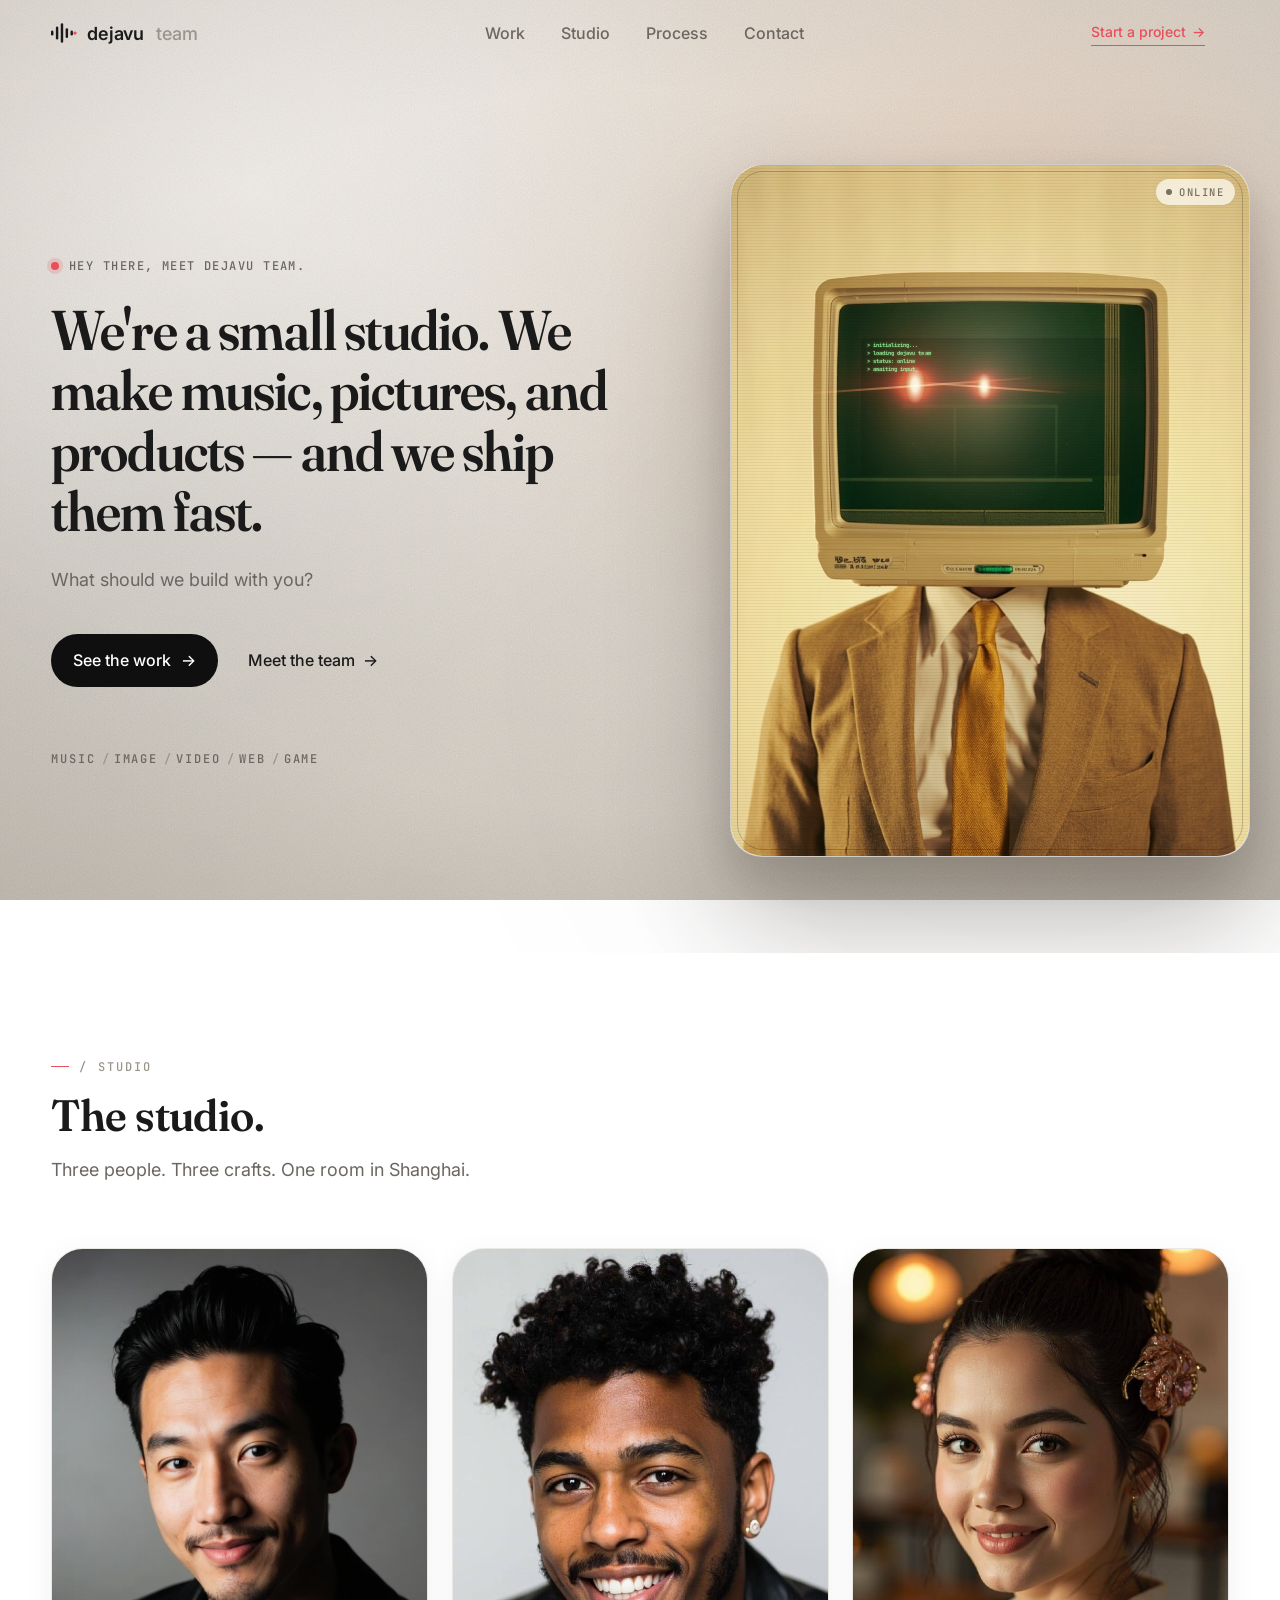
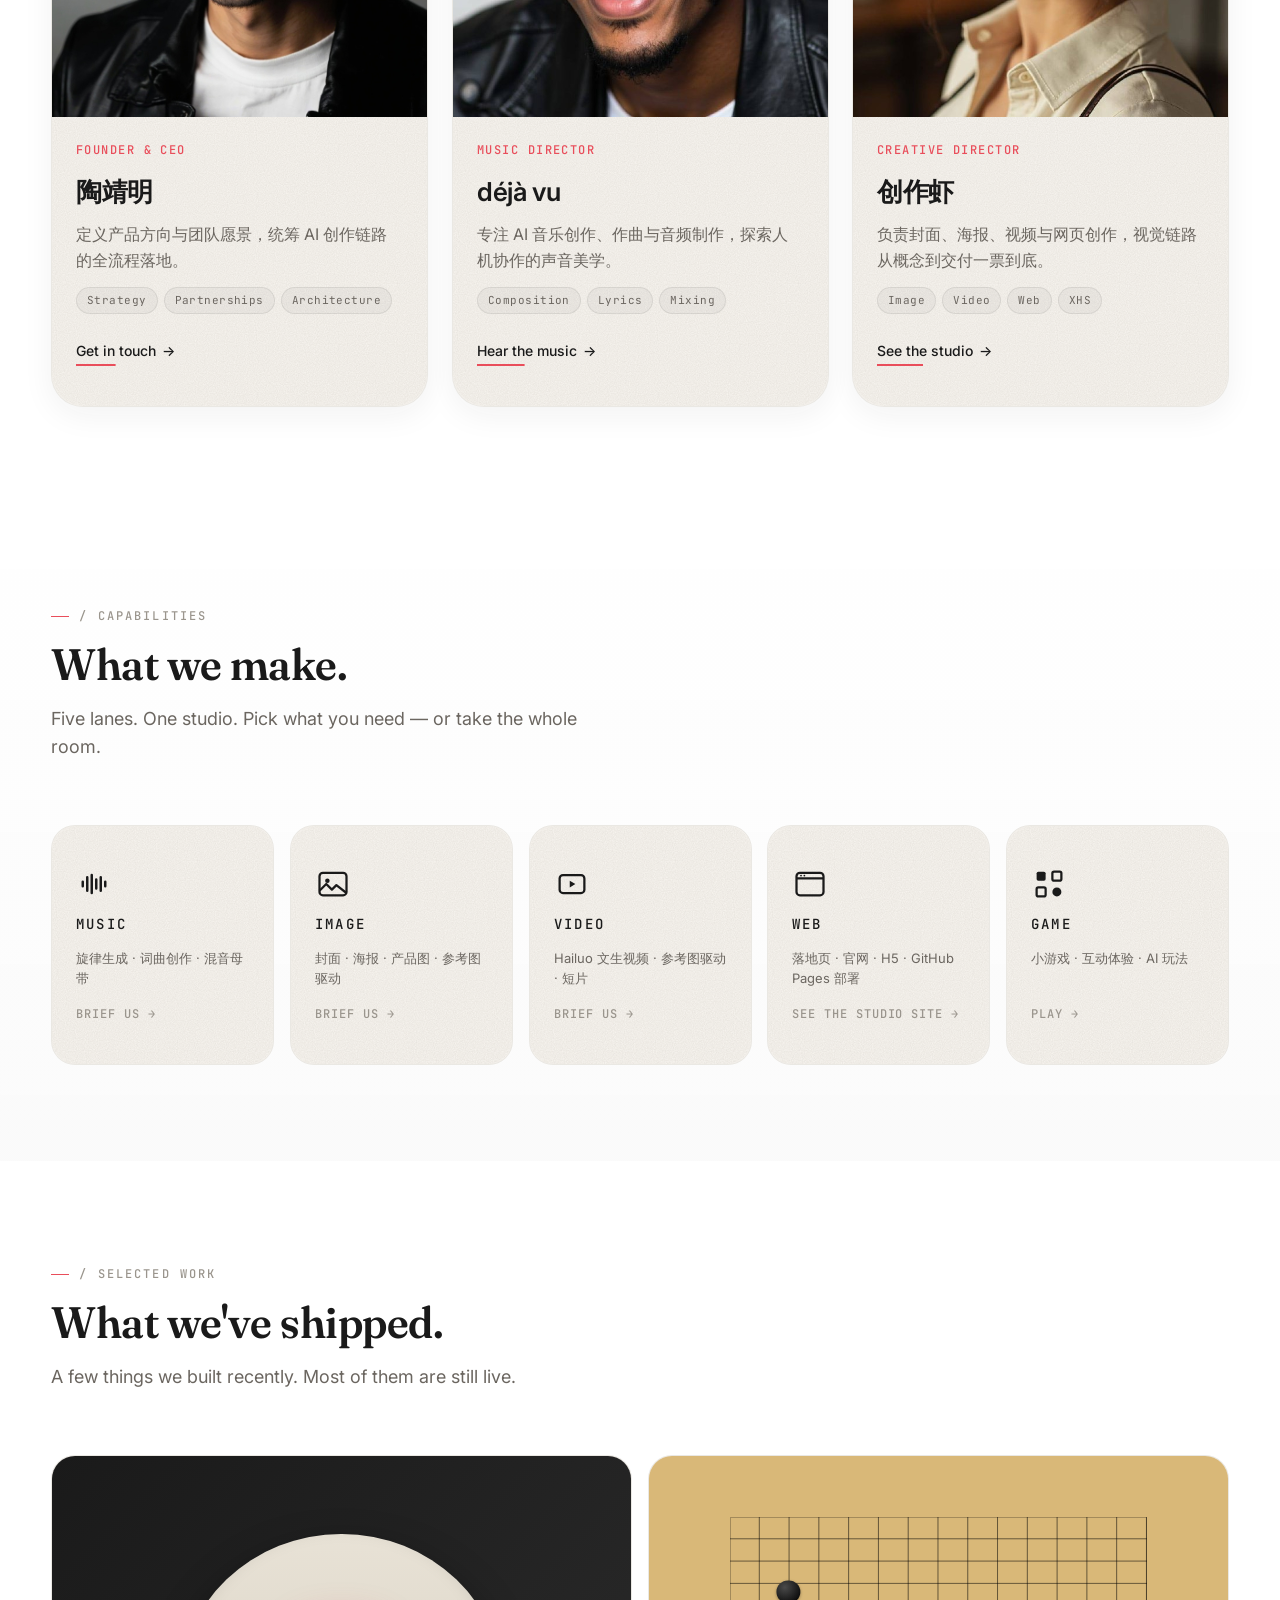
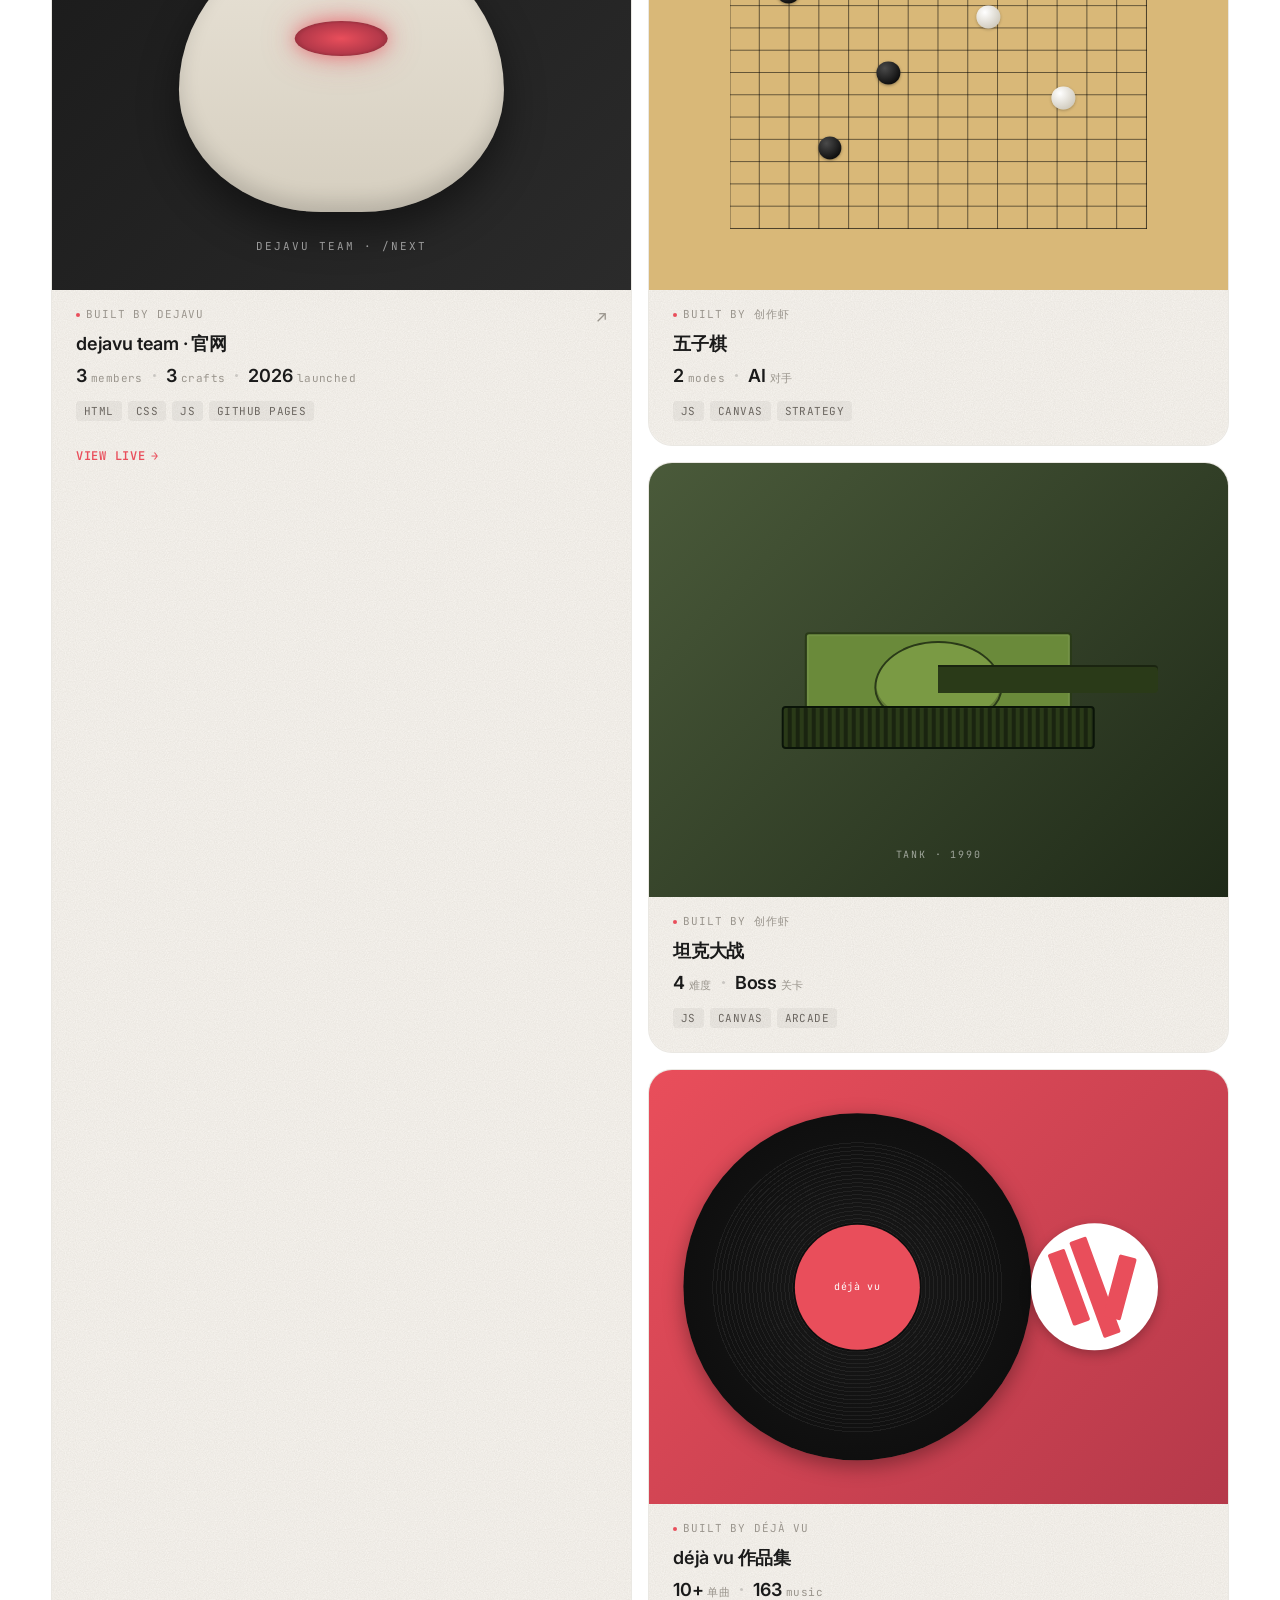
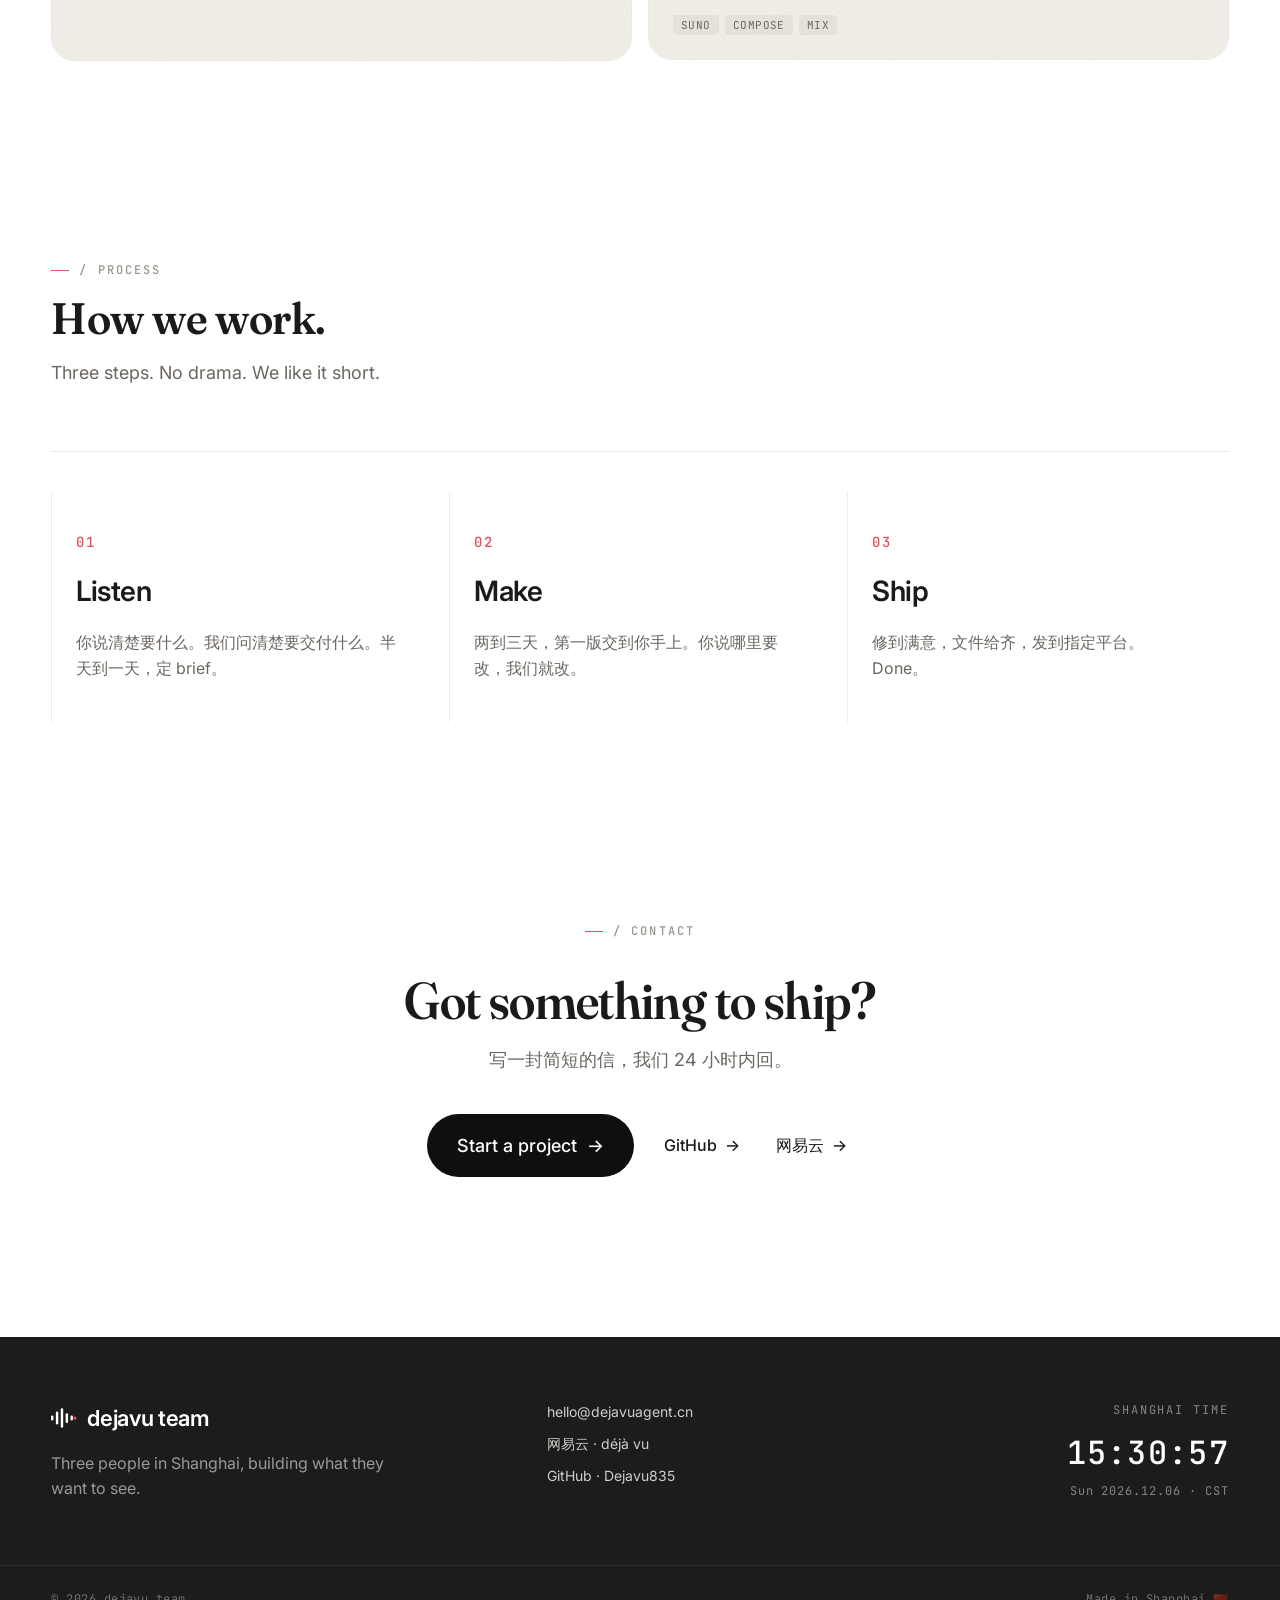
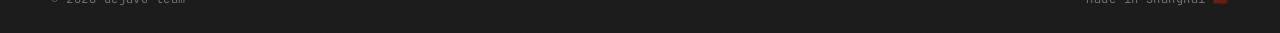
==== commit a12f9b28: "next: P1 Hero 优化 — 36 粒子系统 + CRT 屏幕动态内容 - ① 粒子系统升级 (18 → 36 个三类型粒子):   - 3 类: ember (圆形火星子) / spark " ====
--- a/next/index.html
+++ b/next/index.html
@@ -113,6 +113,50 @@
                  light' oppressive feeling. -->
             <div class="hv-red-ambient" id="hvRedAmbient" aria-hidden="true"></div>
 
+            <!-- SCREEN REFLECTION — mouse-driven CRT glass highlight.
+                 A soft white radial gradient that follows the cursor,
+                 simulating light reflecting off the curved CRT glass.
+                 z-index: 1 (below cursor-tracker via DOM order).
+                 Hidden (low opacity) in detected/warning states so the
+                 red ambient can take over. -->
+            <div class="hv-screen-reflection" id="hvScreenReflection" aria-hidden="true"></div>
+
+            <!-- SCREEN CONTENT — 3 modes cycling on the CRT head every
+                 6 seconds: code (terminal green), wave (coral red
+                 sine), and ON AIR (red blinking). Painted ABOVE the
+                 image (z=1) but BELOW the eye overlays (eye-ambient
+                 z=2, wisp z=3, iris z=4) so the AI red eyes remain
+                 visible at all times. JS rotates .is-active between
+                 the 3 mode children. -->
+            <div class="hv-screen-content" id="hvScreenContent" aria-hidden="true">
+              <!-- MODE 1: CODE (terminal green) -->
+              <div class="hv-screen-mode hv-screen-mode-code is-active" data-mode="code">
+                <pre class="hv-screen-code">> initializing...
+&gt; loading dejavu team
+&gt; status: online
+&gt; awaiting input_</pre>
+              </div>
+              <!-- MODE 2: WAVE (coral red sine) -->
+              <div class="hv-screen-mode hv-screen-mode-wave" data-mode="wave">
+                <svg class="hv-screen-wave-svg" viewBox="0 0 240 48" preserveAspectRatio="none" aria-hidden="true">
+                  <path class="hv-screen-wave-path" d="M0,24 Q15,4 30,24 T60,24 T90,24 T120,24 T150,24 T180,24 T210,24 T240,24" stroke="currentColor" stroke-width="1.6" fill="none" stroke-linecap="round"/>
+                </svg>
+              </div>
+              <!-- MODE 3: ON AIR (red blinking, semi-transparent black plate) -->
+              <div class="hv-screen-mode hv-screen-mode-onair" data-mode="onair">
+                <span class="hv-screen-onair-text">ON AIR</span>
+              </div>
+            </div>
+
+            <!-- SCANLINES — repeating horizontal CRT scanlines over the
+                 figure. mix-blend-mode: multiply + opacity 0.3 for
+                 subtle "tube" feel. Slow 30s linear vertical scroll
+                 via background-position animation. Warning state
+                 switches the tint to coral red and bumps opacity to
+                 0.6 (see .hv-figure.is-warning .hv-scanlines in CSS).
+                 z-index: 2 (above img=1, below eye overlays). -->
+            <div class="hv-scanlines" id="hvScanlines" aria-hidden="true"></div>
+
             <!-- EYE GLOW RING — a soft warm halo around each eye.
                  Always visible (even in calm state) so the character
                  feels "alive" with a steady light around each eye.
@@ -176,27 +220,53 @@
                  inspiration: '发镭射眼之前眼睛里冒出来的丝光加
                  一些粒子特效'. Particles are hidden in calm, fade
                  in during the buildup, peak in warning. -->
+            <!-- UPGRADED PARTICLE SYSTEM (P1-1)
+                 3 types per eye × 6 each = 18 per eye = 36 total
+                   - .hv-particle--ember  (round 0.8-2.5px, hot→cool gradient)
+                   - .hv-particle--spark  (small cross/star 1.5-3px, bright)
+                   - .hv-particle--wisp   (horizontal oval 1×4-8px, transparent red trail)
+                 Interleaved by index so types are visually mixed
+                 (not clumped). State-driven animation timing,
+                 mouse attract/repel via --p-tx/--p-ty set in JS. -->
             <div class="hv-particles hv-particles-l" aria-hidden="true">
-              <span class="hv-particle"></span>
-              <span class="hv-particle"></span>
-              <span class="hv-particle"></span>
-              <span class="hv-particle"></span>
-              <span class="hv-particle"></span>
-              <span class="hv-particle"></span>
-              <span class="hv-particle"></span>
-              <span class="hv-particle"></span>
-              <span class="hv-particle"></span>
+              <span class="hv-particle hv-particle--ember"></span>
+              <span class="hv-particle hv-particle--spark"></span>
+              <span class="hv-particle hv-particle--wisp"></span>
+              <span class="hv-particle hv-particle--ember"></span>
+              <span class="hv-particle hv-particle--spark"></span>
+              <span class="hv-particle hv-particle--wisp"></span>
+              <span class="hv-particle hv-particle--ember"></span>
+              <span class="hv-particle hv-particle--spark"></span>
+              <span class="hv-particle hv-particle--wisp"></span>
+              <span class="hv-particle hv-particle--ember"></span>
+              <span class="hv-particle hv-particle--spark"></span>
+              <span class="hv-particle hv-particle--wisp"></span>
+              <span class="hv-particle hv-particle--ember"></span>
+              <span class="hv-particle hv-particle--spark"></span>
+              <span class="hv-particle hv-particle--wisp"></span>
+              <span class="hv-particle hv-particle--ember"></span>
+              <span class="hv-particle hv-particle--spark"></span>
+              <span class="hv-particle hv-particle--wisp"></span>
             </div>
             <div class="hv-particles hv-particles-r" aria-hidden="true">
-              <span class="hv-particle"></span>
-              <span class="hv-particle"></span>
-              <span class="hv-particle"></span>
-              <span class="hv-particle"></span>
-              <span class="hv-particle"></span>
-              <span class="hv-particle"></span>
-              <span class="hv-particle"></span>
-              <span class="hv-particle"></span>
-              <span class="hv-particle"></span>
+              <span class="hv-particle hv-particle--ember"></span>
+              <span class="hv-particle hv-particle--spark"></span>
+              <span class="hv-particle hv-particle--wisp"></span>
+              <span class="hv-particle hv-particle--ember"></span>
+              <span class="hv-particle hv-particle--spark"></span>
+              <span class="hv-particle hv-particle--wisp"></span>
+              <span class="hv-particle hv-particle--ember"></span>
+              <span class="hv-particle hv-particle--spark"></span>
+              <span class="hv-particle hv-particle--wisp"></span>
+              <span class="hv-particle hv-particle--ember"></span>
+              <span class="hv-particle hv-particle--spark"></span>
+              <span class="hv-particle hv-particle--wisp"></span>
+              <span class="hv-particle hv-particle--ember"></span>
+              <span class="hv-particle hv-particle--spark"></span>
+              <span class="hv-particle hv-particle--wisp"></span>
+              <span class="hv-particle hv-particle--ember"></span>
+              <span class="hv-particle hv-particle--spark"></span>
+              <span class="hv-particle hv-particle--wisp"></span>
             </div>
 
             <!-- SPARKS (火星子) — small fast twinkle embers around
--- a/next/styles.css
+++ b/next/styles.css
@@ -696,6 +696,247 @@
 @keyframes hv-red-ambient-flicker {
   0%, 100% { filter: brightness(1) saturate(1); }
   50%      { filter: brightness(1.45) saturate(1.6); }
+}
+
+/* ===========================================================
+   P1-2 · CRT SCREEN CONTENT (3 modes cycling every 6s)
+   ===========================================================
+   A container that paints on top of the AI image (z=1) but
+   BELOW the eye overlays (eye-ambient z=2, wisp z=3, iris z=4)
+   so the red AI eyes stay visible. The container is sized to
+   cover the CRT screen area of the head (vertical 25-45% of
+   the figure, horizontal 25-75%). JS rotates .is-active
+   between the 3 mode children for a 200ms cross-fade.
+
+   The 3 modes:
+     1. CODE    — green terminal text scrolling/typing
+     2. WAVE    — coral red sine wave (SVG path)
+     3. ON AIR  — large red blinking text
+   */
+.hv-screen-content {
+  position: absolute;
+  top: 25%;
+  left: 25%;
+  width: 50%;
+  height: 20%;
+  border-radius: 4px;
+  pointer-events: none;
+  z-index: 2;
+  /* Container is pointer-events: none so it doesn't block the
+     hv-head-click area (which is the click target). */
+  overflow: hidden;
+}
+
+.hv-screen-mode {
+  position: absolute;
+  inset: 0;
+  display: flex;
+  align-items: center;
+  justify-content: center;
+  opacity: 0;
+  transition: opacity 0.2s var(--ease);
+  /* Slight dark plate behind the content so the text/wave
+     reads on top of the cream CRT area of the AI image.
+     mix-blend-mode: multiply so it darkens the underlying
+     cream to a deep teal/black, making the green/red content
+     pop. */
+  background: rgba(8, 18, 14, 0.18);
+  mix-blend-mode: multiply;
+}
+.hv-screen-mode.is-active {
+  opacity: 1;
+}
+
+/* ----- MODE 1: CODE (terminal green) -----
+   Small monospace text, 4 lines. Green text with a soft
+   green glow (text-shadow). The text sits in the upper
+   portion of the container so it doesn't completely
+   overlap the eyes (32% vertical) — even though the eye
+   overlays will paint on top regardless. */
+.hv-screen-code {
+  margin: 0;
+  font-family: var(--font-mono);
+  font-size: 5.5px;
+  line-height: 1.45;
+  color: #9CFFA8;
+  text-shadow:
+    0 0 3px rgba(156, 255, 168, 0.55),
+    0 0 7px rgba(60, 200, 100, 0.35);
+  white-space: pre;
+  width: 100%;
+  padding: 4px 6px 0;
+  font-weight: 500;
+  align-self: flex-start;
+  /* Subtle "type-in" reveal: each character opacity flicker
+     via animation. Cheap to do via pre-element animation. */
+  animation: hv-code-typein 0.6s steps(4) both;
+  letter-spacing: 0.01em;
+}
+@keyframes hv-code-typein {
+  0%   { opacity: 0; }
+  100% { opacity: 1; }
+}
+
+/* ----- MODE 2: WAVE (coral red sine) -----
+   An inline SVG sine path that occupies ~70% of the
+   container width. Coral red (#E94E5B) with a soft drop-
+   shadow glow. The path is animated by translating the SVG
+   horizontally to create a "scrolling waveform" feel — the
+   sine is repeated via the SVG's path so the scroll loop
+   is seamless. */
+.hv-screen-wave-svg {
+  width: 70%;
+  height: 60%;
+  color: #E94E5B;
+  filter: drop-shadow(0 0 3px rgba(233, 78, 91, 0.55))
+          drop-shadow(0 0 8px rgba(233, 78, 91, 0.3));
+  /* Slow horizontal drift for "wave scrolling" feel */
+  animation: hv-wave-scroll 1.6s linear infinite;
+}
+.hv-screen-wave-path {
+  /* The viewBox sine covers 0-240 horizontally. Translate
+     by -60 (one quarter wavelength) per cycle = full sine
+     that looks continuous. */
+  transform-origin: center;
+}
+@keyframes hv-wave-scroll {
+  from { transform: translateX(0); }
+  to   { transform: translateX(-30px); }
+}
+
+/* ----- MODE 3: ON AIR (red blinking) -----
+   Large Fraunces/serif text, coral red, on a semi-opaque
+   black plate. 1.2s blink cycle (1s on, ~0.2s off — the
+   short off reads as a CRT flicker, not a long fade). */
+.hv-screen-onair {
+  display: flex;
+  align-items: center;
+  justify-content: center;
+  background: rgba(0, 0, 0, 0.45);
+  mix-blend-mode: normal;
+}
+.hv-screen-onair-text {
+  font-family: var(--font-display);
+  font-size: 28px;
+  font-weight: 700;
+  letter-spacing: 0.12em;
+  color: #E94E5B;
+  text-shadow:
+    0 0 6px rgba(233, 78, 91, 0.65),
+    0 0 14px rgba(233, 78, 91, 0.4);
+  line-height: 1;
+  animation: hv-onair-blink 1.2s ease-in-out infinite;
+}
+@keyframes hv-onair-blink {
+  0%, 100% { opacity: 1; }
+  50%      { opacity: 0.15; }
+}
+
+/* ----- Per-state visibility -----
+   The screen content is always visible (in all 3 eye states),
+   but the warning state's red ambient is paint-over the
+   screen content via mix-blend-mode. The screen content
+   stays "running" the whole time, even as the eyes burn. */
+.hv-figure.is-firing .hv-screen-content {
+  /* On firing, the screen content fades to a red wash so it
+     reads as "screen overwhelmed by the laser". */
+  filter: hue-rotate(-30deg) saturate(1.4) brightness(0.8);
+  transition: filter 0.3s var(--ease);
+}
+
+/* ===========================================================
+   P1-2 · CRT SCANLINES
+   ===========================================================
+   Repeating horizontal lines that simulate a CRT tube's
+   scanline pattern. Painted over the figure (inset: 0) at
+   z-index 2 (above img=1, below eye overlays z=3+). Uses
+   mix-blend-mode: multiply so it darkens the underlying
+   image with horizontal bands. Slow 30s linear vertical
+   scroll gives a "tube refresh" feel.
+
+   In warning state, the scanline color shifts from neutral
+   black to coral red and opacity bumps from 0.3 → 0.6 so
+   the red ambient reads as "the screen is breaking". */
+.hv-scanlines {
+  position: absolute;
+  inset: 0;
+  border-radius: var(--radius-xl);
+  pointer-events: none;
+  z-index: 2;
+  background: repeating-linear-gradient(
+    0deg,
+    transparent 0px,
+    transparent 2px,
+    rgba(0, 0, 0, 0.15) 2px,
+    rgba(0, 0, 0, 0.15) 3px
+  );
+  background-size: 100% 3px;
+  background-repeat: repeat;
+  mix-blend-mode: multiply;
+  opacity: 0.3;
+  animation: hv-scanlines-scroll 30s linear infinite;
+}
+@keyframes hv-scanlines-scroll {
+  from { background-position-y: 0px; }
+  to   { background-position-y: 30px; }
+}
+
+/* Warning state: scanlines become more visible + coral-tinted */
+.hv-figure.is-detected .hv-scanlines {
+  opacity: 0.45;
+  transition: opacity 0.4s var(--ease);
+}
+.hv-figure.is-warning .hv-scanlines,
+.hv-figure.is-firing .hv-scanlines {
+  opacity: 0.6;
+  background: repeating-linear-gradient(
+    0deg,
+    transparent 0px,
+    transparent 2px,
+    rgba(233, 78, 91, 0.25) 2px,
+    rgba(233, 78, 91, 0.25) 3px
+  );
+  background-size: 100% 3px;
+  background-repeat: repeat;
+  transition: opacity 0.4s var(--ease), background 0.4s var(--ease);
+}
+
+/* ===========================================================
+   P1-2 · SCREEN REFLECTION (mouse-driven)
+   ===========================================================
+   A soft white radial gradient that follows the cursor on
+   the figure, simulating light reflecting off the curved
+   glass of the CRT monitor. Painted at z-index 1 (below
+   cursor-tracker z=1 via DOM order, above img z=1 via
+   DOM order). mix-blend-mode: screen so it adds light
+   (brightens the area under the cursor) instead of
+   replacing the underlying image.
+
+   In detected/warning states the reflection fades to 0.1
+   opacity so the red ambient can take over without
+   competition. */
+.hv-screen-reflection {
+  position: absolute;
+  inset: 0;
+  border-radius: var(--radius-xl);
+  pointer-events: none;
+  z-index: 1;
+  background: radial-gradient(
+    ellipse 30% 30% at var(--reflection-x, 50%) var(--reflection-y, 30%),
+    rgba(255, 255, 255, 0.15) 0%,
+    rgba(255, 255, 255, 0.05) 40%,
+    transparent 70%
+  );
+  mix-blend-mode: screen;
+  opacity: 0.55;
+  transition: opacity 0.4s var(--ease);
+}
+/* In non-calm states, the reflection drops to 0.1 so it
+   doesn't fight the red ambient cast over the figure. */
+.hv-figure.is-detected .hv-screen-reflection,
+.hv-figure.is-warning .hv-screen-reflection,
+.hv-figure.is-firing .hv-screen-reflection {
+  opacity: 0.1;
 }
 
 /* ===========================================================
@@ -1057,86 +1298,165 @@
      - calm: 0 (hidden — no buildup yet)
      - detected: 0.4 (subtle embers)
      - warning: 1.0 (full embers, climax) */
+/* ---------- UPGRADED PARTICLE SYSTEM (P1-1) ----------
+   3 types per eye × 6 each = 18 per eye = 36 total:
+     - .hv-particle--ember  round 0.8-2.5px, hot→cool gradient
+     - .hv-particle--spark  small cross/star 1.5-3px, bright white→red
+     - .hv-particle--wisp   horizontal oval 1×4-8px, transparent red trail
+   Color gradient: inner (yellow/white) → mid (coral) → outer (dark red)
+   Mouse attract/repel: --p-tx / --p-ty set by JS on .hv-particles-l/r
+   (children inherit). State machine: calm 2.8s, detected 1.4s,
+   warning 0.7s (with explode keyframe 1.5× scale + 1.5× distance). */
 .hv-particles {
   position: absolute;
-  inset: -30%;            /* extends 30% beyond figure — well past card */
+  inset: -30%;
   pointer-events: none;
   z-index: 4;
   opacity: 0;
+  /* JS sets --p-tx / --p-ty on the parent (eye cluster) for attract/repel */
+  --p-tx: 0px;
+  --p-ty: 0px;
   transition: opacity 0.4s var(--ease);
 }
 .hv-particles-l { top: 28%; left: 30%; }
 .hv-particles-r { top: 28%; right: 30%; }
 
-.hv-figure.is-detected .hv-particles { opacity: 0.22; }   /* was 0.4 */
-.hv-figure.is-warning  .hv-particles { opacity: 0.85; }   /* was 1.0 */
-
+/* Per-state opacities. calm shows embers at very low base (rare
+   flicker via keyframe), sparks/wisps hidden. */
+.hv-figure.is-calm    .hv-particles { opacity: 0.10; }   /* rare embers only */
+.hv-figure.is-detected .hv-particles { opacity: 0.45; }  /* was 0.22 — bumped for new types */
+.hv-figure.is-warning  .hv-particles { opacity: 0.95; }  /* was 0.85 */
+
+/* In calm: sparks + wisps completely hidden, only embers (rare) visible */
+.hv-figure.is-calm .hv-particle--spark,
+.hv-figure.is-calm .hv-particle--wisp {
+  opacity: 0;
+}
+
+/* ----- .hv-particle base (shared by all 3 types) ----- */
 .hv-particle {
   position: absolute;
-  width: 3px;            /* was 4px */
-  height: 3px;           /* was 4px */
   border-radius: 50%;
-  background: radial-gradient(
-    circle at 50% 50%,
-    rgba(255, 220, 170, 0.9) 0%,        /* less white-hot */
-    rgba(255, 140, 70, 0.7) 40%,
-    rgba(255, 60, 20, 0.35) 75%,        /* less saturated red */
-    transparent 100%
-  );
+  background: var(--p-color);
+  box-shadow: 0 0 4px rgba(255, 200, 130, 0.7),
+              0 0 10px rgba(255, 80, 30, 0.4);
+  animation: hv-particle-drift 2.8s ease-out infinite;
+  mix-blend-mode: screen;
+  will-change: transform, opacity;
+}
+
+/* ----- TYPE 1: EMBER (火星子) — round 0.8-2.5px dot ----- */
+.hv-particle--ember {
+  width: var(--p-size, 2px);
+  height: var(--p-size, 2px);
+  border-radius: 50%;
+}
+
+/* ----- TYPE 2: SPARK (闪光) — small star/cross 1.5-3px ----- */
+.hv-particle--spark {
+  width: var(--p-size, 2.5px);
+  height: var(--p-size, 2.5px);
+  /* rotated square reads as a diamond/spark shape; combined with
+     the bright white→red gradient + heavier glow it reads as a flash */
+  border-radius: 30%;
+  transform-origin: center;
   box-shadow:
-    0 0 4px rgba(255, 200, 130, 0.7),
-    0 0 10px rgba(255, 80, 30, 0.4);    /* was 18px, less alpha */
-  animation: hv-particle-drift 2.8s ease-out infinite;   /* was 2.2s */
-  mix-blend-mode: screen;
-}
-
-/* Each particle has a different position offset and animation
-   delay so they emit in different directions and at different
-   times. The animation moves the particle outward in a specific
-   direction. */
-.hv-particles-l .hv-particle:nth-child(1) { left: 0;  top: 0;  animation-delay: 0s;    }
-.hv-particles-l .hv-particle:nth-child(2) { left: 10%; top: -10%; animation-delay: 0.5s;  }
-.hv-particles-l .hv-particle:nth-child(3) { left: -10%; top: 5%;  animation-delay: 1.0s;  }
-.hv-particles-l .hv-particle:nth-child(4) { left: 5%;  top: 15%; animation-delay: 1.5s;  }
-.hv-particles-l .hv-particle:nth-child(5) { left: 20%; top: -5%; animation-delay: 2.0s;  }
-.hv-particles-l .hv-particle:nth-child(6) { left: -5%; top: -15%; animation-delay: 2.5s; }
-.hv-particles-l .hv-particle:nth-child(7) { left: 15%;  top: 10%;  animation-delay: 0.2s;  }
-.hv-particles-l .hv-particle:nth-child(8) { left: -15%; top: -5%;  animation-delay: 1.7s;  }
-.hv-particles-l .hv-particle:nth-child(9) { left: 25%;  top: 20%;  animation-delay: 2.3s;  }
-
-.hv-particles-r .hv-particle:nth-child(1) { right: 0;  top: 0;  animation-delay: 0.25s; }
-.hv-particles-r .hv-particle:nth-child(2) { right: 10%; top: -10%; animation-delay: 0.75s; }
-.hv-particles-r .hv-particle:nth-child(3) { right: -10%; top: 5%;  animation-delay: 1.25s; }
-.hv-particles-r .hv-particle:nth-child(4) { right: 5%;  top: 15%; animation-delay: 1.75s; }
-.hv-particles-r .hv-particle:nth-child(5) { right: 20%; top: -5%; animation-delay: 2.25s; }
-.hv-particles-r .hv-particle:nth-child(6) { right: -5%; top: -15%; animation-delay: 2.75s; }
-.hv-particles-r .hv-particle:nth-child(7) { right: 15%;  top: 10%;  animation-delay: 0.45s; }
-.hv-particles-r .hv-particle:nth-child(8) { right: -15%; top: -5%;  animation-delay: 1.95s; }
-.hv-particles-r .hv-particle:nth-child(9) { right: 25%;  top: 20%;  animation-delay: 2.55s; }
-
+    0 0 0 1px rgba(255, 255, 245, 0.6),
+    0 0 5px rgba(255, 240, 200, 0.9),
+    0 0 12px rgba(255, 100, 60, 0.55);
+}
+
+/* ----- TYPE 3: WISP-TRAIL (拖尾) — horizontal oval 1×4-8px ----- */
+.hv-particle--wisp {
+  width: var(--p-size-w, 1px);
+  height: var(--p-size-h, 6px);
+  border-radius: 50%;
+  box-shadow:
+    0 0 3px rgba(255, 80, 40, 0.5),
+    0 0 8px rgba(180, 40, 30, 0.4);
+}
+
+/* P1-1: brief opacity/glow boost when JS adds .is-flare to an
+   ember during calm state (the "rare 5% per frame" flicker). */
+.hv-particle--ember.is-flare {
+  opacity: 0.85;
+  box-shadow:
+    0 0 0 1px rgba(255, 255, 245, 0.5),
+    0 0 6px rgba(255, 220, 160, 1),
+    0 0 14px rgba(255, 100, 50, 0.6);
+}
+
+/* ----- Per-particle position / direction / color -----
+   18 positions per side. Interleaved by type (1=ember, 2=spark,
+   3=wisp, 4=ember, ...) so types are mixed across the cluster.
+   --pdx / --pdy = drift direction. --p-size = ember/spark size
+   (wisp uses --p-size-w / --p-size-h). --p-color = gradient
+   (inner ring = hot, outer = dark). Animation-delay = stagger. */
+
+/* LEFT EYE — 18 particles */
+.hv-particles-l .hv-particle:nth-child(1)  { left: 0;    top: 0;     animation-delay: 0.00s; --pdx:  50px; --pdy: -36px; --p-size: 2.2px; --p-color: radial-gradient(circle at 50% 50%, rgba(255,244,214,0.95) 0%, rgba(255,180,90,0.7) 45%, rgba(220,60,30,0.4) 80%, transparent 100%); }
+.hv-particles-l .hv-particle:nth-child(2)  { left: 8%;   top: -8%;   animation-delay: 0.35s; --pdx:  64px; --pdy: -56px; --p-size: 2.5px; --p-color: radial-gradient(circle at 50% 50%, rgba(255,255,250,0.95) 0%, rgba(255,140,80,0.6) 50%, rgba(200,50,40,0.3) 85%, transparent 100%); }
+.hv-particles-l .hv-particle:nth-child(3)  { left: -8%;  top: 5%;    animation-delay: 0.70s; --pdx: -36px; --pdy:  22px; --p-size-w: 1px; --p-size-h: 5px; --p-color: linear-gradient(90deg, transparent 0%, rgba(180,40,30,0.6) 50%, transparent 100%); }
+.hv-particles-l .hv-particle:nth-child(4)  { left: 5%;   top: 12%;   animation-delay: 1.05s; --pdx:  28px; --pdy:  50px; --p-size: 1.8px; --p-color: radial-gradient(circle at 50% 50%, rgba(255,229,168,0.9) 0%, rgba(255,140,70,0.65) 50%, rgba(200,50,30,0.3) 80%, transparent 100%); }
+.hv-particles-l .hv-particle:nth-child(5)  { left: 18%;  top: -3%;   animation-delay: 1.40s; --pdx:  78px; --pdy: -22px; --p-size: 2.8px; --p-color: radial-gradient(circle at 50% 50%, rgba(255,255,250,0.95) 0%, rgba(255,160,90,0.6) 50%, rgba(220,50,40,0.3) 85%, transparent 100%); }
+.hv-particles-l .hv-particle:nth-child(6)  { left: -4%;  top: -12%;  animation-delay: 1.75s; --pdx: -50px; --pdy: -64px; --p-size-w: 1px; --p-size-h: 7px; --p-color: linear-gradient(90deg, transparent 0%, rgba(160,30,20,0.55) 50%, transparent 100%); }
+.hv-particles-l .hv-particle:nth-child(7)  { left: 14%;  top: 8%;    animation-delay: 0.20s; --pdx:  92px; --pdy:  42px; --p-size: 1.5px; --p-color: radial-gradient(circle at 50% 50%, rgba(255,200,130,0.85) 0%, rgba(220,80,50,0.6) 50%, rgba(160,40,30,0.3) 85%, transparent 100%); }
+.hv-particles-l .hv-particle:nth-child(8)  { left: -14%; top: -4%;   animation-delay: 1.85s; --pdx: -92px; --pdy:  28px; --p-size: 2.0px; --p-color: radial-gradient(circle at 50% 50%, rgba(255,255,250,0.9) 0%, rgba(255,120,70,0.55) 55%, rgba(180,40,30,0.3) 85%, transparent 100%); }
+.hv-particles-l .hv-particle:nth-child(9)  { left: 22%;  top: 18%;   animation-delay: 2.45s; --pdx:  42px; --pdy: -84px; --p-size-w: 1px; --p-size-h: 6px; --p-color: linear-gradient(90deg, transparent 0%, rgba(140,30,20,0.5) 50%, transparent 100%); }
+.hv-particles-l .hv-particle:nth-child(10) { left: -22%; top: 16%;   animation-delay: 0.55s; --pdx: -42px; --pdy: -78px; --p-size: 1.2px; --p-color: radial-gradient(circle at 50% 50%, rgba(200,90,50,0.85) 0%, rgba(150,40,30,0.55) 55%, rgba(107,26,31,0.3) 85%, transparent 100%); }
+.hv-particles-l .hv-particle:nth-child(11) { left: 26%;  top: -14%;  animation-delay: 1.25s; --pdx:  88px; --pdy: -38px; --p-size: 2.2px; --p-color: radial-gradient(circle at 50% 50%, rgba(255,255,250,0.9) 0%, rgba(255,140,80,0.55) 55%, rgba(193,62,72,0.3) 85%, transparent 100%); }
+.hv-particles-l .hv-particle:nth-child(12) { left: 0;    top: -18%;  animation-delay: 2.10s; --pdx:   0px; --pdy: -90px; --p-size-w: 1px; --p-size-h: 8px; --p-color: linear-gradient(90deg, transparent 0%, rgba(180,50,40,0.55) 50%, transparent 100%); }
+.hv-particles-l .hv-particle:nth-child(13) { left: 0;    top: 22%;   animation-delay: 0.85s; --pdx:   0px; --pdy:  92px; --p-size: 1.4px; --p-color: radial-gradient(circle at 50% 50%, rgba(220,100,60,0.85) 0%, rgba(160,40,30,0.5) 55%, rgba(107,26,31,0.25) 85%, transparent 100%); }
+.hv-particles-l .hv-particle:nth-child(14) { left: 30%;  top: 0;     animation-delay: 1.65s; --pdx:  96px; --pdy:   6px; --p-size: 2.4px; --p-color: radial-gradient(circle at 50% 50%, rgba(255,255,250,0.95) 0%, rgba(255,160,90,0.6) 50%, rgba(200,50,40,0.3) 85%, transparent 100%); }
+.hv-particles-l .hv-particle:nth-child(15) { left: -30%; top: 0;     animation-delay: 2.25s; --pdx: -96px; --pdy:  -6px; --p-size-w: 1px; --p-size-h: 6px; --p-color: linear-gradient(90deg, transparent 0%, rgba(160,30,20,0.5) 50%, transparent 100%); }
+.hv-particles-l .hv-particle:nth-child(16) { left: 18%;  top: 24%;   animation-delay: 0.40s; --pdx:  60px; --pdy:  82px; --p-size: 1.6px; --p-color: radial-gradient(circle at 50% 50%, rgba(230,120,70,0.8) 0%, rgba(160,40,30,0.5) 55%, rgba(107,26,31,0.25) 85%, transparent 100%); }
+.hv-particles-l .hv-particle:nth-child(17) { left: -18%; top: 26%;   animation-delay: 1.95s; --pdx: -68px; --pdy:  78px; --p-size: 2.0px; --p-color: radial-gradient(circle at 50% 50%, rgba(255,200,130,0.85) 0%, rgba(220,80,50,0.55) 55%, rgba(150,30,30,0.3) 85%, transparent 100%); }
+.hv-particles-l .hv-particle:nth-child(18) { left: 28%;  top: -22%;  animation-delay: 2.65s; --pdx:  72px; --pdy: -70px; --p-size-w: 1px; --p-size-h: 4px; --p-color: linear-gradient(90deg, transparent 0%, rgba(140,30,20,0.5) 50%, transparent 100%); }
+
+/* RIGHT EYE — 18 particles (mirrored directions, staggered delays) */
+.hv-particles-r .hv-particle:nth-child(1)  { right: 0;   top: 0;     animation-delay: 0.25s; --pdx: -50px; --pdy: -36px; --p-size: 2.2px; --p-color: radial-gradient(circle at 50% 50%, rgba(255,244,214,0.95) 0%, rgba(255,180,90,0.7) 45%, rgba(220,60,30,0.4) 80%, transparent 100%); }
+.hv-particles-r .hv-particle:nth-child(2)  { right: 8%;  top: -8%;   animation-delay: 0.60s; --pdx: -64px; --pdy: -56px; --p-size: 2.5px; --p-color: radial-gradient(circle at 50% 50%, rgba(255,255,250,0.95) 0%, rgba(255,140,80,0.6) 50%, rgba(200,50,40,0.3) 85%, transparent 100%); }
+.hv-particles-r .hv-particle:nth-child(3)  { right: -8%; top: 5%;    animation-delay: 0.95s; --pdx:  36px; --pdy:  22px; --p-size-w: 1px; --p-size-h: 5px; --p-color: linear-gradient(90deg, transparent 0%, rgba(180,40,30,0.6) 50%, transparent 100%); }
+.hv-particles-r .hv-particle:nth-child(4)  { right: 5%;  top: 12%;   animation-delay: 1.30s; --pdx: -28px; --pdy:  50px; --p-size: 1.8px; --p-color: radial-gradient(circle at 50% 50%, rgba(255,229,168,0.9) 0%, rgba(255,140,70,0.65) 50%, rgba(200,50,30,0.3) 80%, transparent 100%); }
+.hv-particles-r .hv-particle:nth-child(5)  { right: 18%; top: -3%;   animation-delay: 1.65s; --pdx: -78px; --pdy: -22px; --p-size: 2.8px; --p-color: radial-gradient(circle at 50% 50%, rgba(255,255,250,0.95) 0%, rgba(255,160,90,0.6) 50%, rgba(220,50,40,0.3) 85%, transparent 100%); }
+.hv-particles-r .hv-particle:nth-child(6)  { right: -4%; top: -12%;  animation-delay: 2.00s; --pdx:  50px; --pdy: -64px; --p-size-w: 1px; --p-size-h: 7px; --p-color: linear-gradient(90deg, transparent 0%, rgba(160,30,20,0.55) 50%, transparent 100%); }
+.hv-particles-r .hv-particle:nth-child(7)  { right: 14%; top: 8%;    animation-delay: 0.45s; --pdx: -92px; --pdy:  42px; --p-size: 1.5px; --p-color: radial-gradient(circle at 50% 50%, rgba(255,200,130,0.85) 0%, rgba(220,80,50,0.6) 50%, rgba(160,40,30,0.3) 85%, transparent 100%); }
+.hv-particles-r .hv-particle:nth-child(8)  { right: -14%;top: -4%;   animation-delay: 2.10s; --pdx:  92px; --pdy:  28px; --p-size: 2.0px; --p-color: radial-gradient(circle at 50% 50%, rgba(255,255,250,0.9) 0%, rgba(255,120,70,0.55) 55%, rgba(180,40,30,0.3) 85%, transparent 100%); }
+.hv-particles-r .hv-particle:nth-child(9)  { right: 22%; top: 18%;   animation-delay: 2.70s; --pdx: -42px; --pdy: -84px; --p-size-w: 1px; --p-size-h: 6px; --p-color: linear-gradient(90deg, transparent 0%, rgba(140,30,20,0.5) 50%, transparent 100%); }
+.hv-particles-r .hv-particle:nth-child(10) { right: -22%;top: 16%;   animation-delay: 0.80s; --pdx:  42px; --pdy: -78px; --p-size: 1.2px; --p-color: radial-gradient(circle at 50% 50%, rgba(200,90,50,0.85) 0%, rgba(150,40,30,0.55) 55%, rgba(107,26,31,0.3) 85%, transparent 100%); }
+.hv-particles-r .hv-particle:nth-child(11) { right: 26%; top: -14%;  animation-delay: 1.50s; --pdx: -88px; --pdy: -38px; --p-size: 2.2px; --p-color: radial-gradient(circle at 50% 50%, rgba(255,255,250,0.9) 0%, rgba(255,140,80,0.55) 55%, rgba(193,62,72,0.3) 85%, transparent 100%); }
+.hv-particles-r .hv-particle:nth-child(12) { right: 0;   top: -18%;  animation-delay: 2.35s; --pdx:   0px; --pdy: -90px; --p-size-w: 1px; --p-size-h: 8px; --p-color: linear-gradient(90deg, transparent 0%, rgba(180,50,40,0.55) 50%, transparent 100%); }
+.hv-particles-r .hv-particle:nth-child(13) { right: 0;   top: 22%;   animation-delay: 1.10s; --pdx:   0px; --pdy:  92px; --p-size: 1.4px; --p-color: radial-gradient(circle at 50% 50%, rgba(220,100,60,0.85) 0%, rgba(160,40,30,0.5) 55%, rgba(107,26,31,0.25) 85%, transparent 100%); }
+.hv-particles-r .hv-particle:nth-child(14) { right: 30%; top: 0;     animation-delay: 1.90s; --pdx: -96px; --pdy:   6px; --p-size: 2.4px; --p-color: radial-gradient(circle at 50% 50%, rgba(255,255,250,0.95) 0%, rgba(255,160,90,0.6) 50%, rgba(200,50,40,0.3) 85%, transparent 100%); }
+.hv-particles-r .hv-particle:nth-child(15) { right: -30%;top: 0;     animation-delay: 2.50s; --pdx:  96px; --pdy:  -6px; --p-size-w: 1px; --p-size-h: 6px; --p-color: linear-gradient(90deg, transparent 0%, rgba(160,30,20,0.5) 50%, transparent 100%); }
+.hv-particles-r .hv-particle:nth-child(16) { right: 18%; top: 24%;   animation-delay: 0.65s; --pdx: -60px; --pdy:  82px; --p-size: 1.6px; --p-color: radial-gradient(circle at 50% 50%, rgba(230,120,70,0.8) 0%, rgba(160,40,30,0.5) 55%, rgba(107,26,31,0.25) 85%, transparent 100%); }
+.hv-particles-r .hv-particle:nth-child(17) { right: -18%;top: 26%;   animation-delay: 2.20s; --pdx:  68px; --pdy:  78px; --p-size: 2.0px; --p-color: radial-gradient(circle at 50% 50%, rgba(255,200,130,0.85) 0%, rgba(220,80,50,0.55) 55%, rgba(150,30,30,0.3) 85%, transparent 100%); }
+.hv-particles-r .hv-particle:nth-child(18) { right: 28%; top: -22%;  animation-delay: 2.90s; --pdx: -72px; --pdy: -70px; --p-size-w: 1px; --p-size-h: 4px; --p-color: linear-gradient(90deg, transparent 0%, rgba(140,30,20,0.5) 50%, transparent 100%); }
+
+/* ----- State-driven animation timing ----- */
+.hv-figure.is-detected .hv-particle { animation-duration: 1.4s; }   /* 2× faster */
+.hv-figure.is-warning  .hv-particle { animation: hv-particle-explode 0.7s ease-out infinite; }  /* explosive */
+
+/* ----- Keyframes -----
+   Both keyframes compose --pdx/--pdy (per-particle drift) with
+   --p-tx/--p-ty (mouse attract/repel offset, set on parent). */
 @keyframes hv-particle-drift {
   0%   { transform: translate(0, 0) scale(0.5); opacity: 0; }
-  15%  { transform: translate(0, 0) scale(1); opacity: 1; }
-  100% { transform: translate(var(--pdx, 60px), var(--pdy, -40px)) scale(0); opacity: 0; }
-}
-.hv-particles-l .hv-particle:nth-child(1) { --pdx: 50px;  --pdy: -36px; }
-.hv-particles-l .hv-particle:nth-child(2) { --pdx: 64px;  --pdy: -56px; }
-.hv-particles-l .hv-particle:nth-child(3) { --pdx: -36px; --pdy: 22px;  }
-.hv-particles-l .hv-particle:nth-child(4) { --pdx: 28px;  --pdy: 50px;  }
-.hv-particles-l .hv-particle:nth-child(5) { --pdx: 78px;  --pdy: -22px; }
-.hv-particles-l .hv-particle:nth-child(6) { --pdx: -50px; --pdy: -64px; }
-.hv-particles-l .hv-particle:nth-child(7) { --pdx: 92px;  --pdy: 42px;  }
-.hv-particles-l .hv-particle:nth-child(8) { --pdx: -92px; --pdy: 28px;  }
-.hv-particles-l .hv-particle:nth-child(9) { --pdx: 42px;  --pdy: -84px; }
-.hv-particles-r .hv-particle:nth-child(1) { --pdx: -50px; --pdy: -36px; }
-.hv-particles-r .hv-particle:nth-child(2) { --pdx: -64px; --pdy: -56px; }
-.hv-particles-r .hv-particle:nth-child(3) { --pdx:  36px; --pdy: 22px;  }
-.hv-particles-r .hv-particle:nth-child(4) { --pdx: -28px; --pdy: 50px;  }
-.hv-particles-r .hv-particle:nth-child(5) { --pdx: -78px; --pdy: -22px; }
-.hv-particles-r .hv-particle:nth-child(6) { --pdx:  50px; --pdy: -64px; }
-.hv-particles-r .hv-particle:nth-child(7) { --pdx: -92px; --pdy: 42px;  }
-.hv-particles-r .hv-particle:nth-child(8) { --pdx:  92px; --pdy: 28px;  }
-.hv-particles-r .hv-particle:nth-child(9) { --pdx: -42px; --pdy: -84px; }
+  15%  { transform: translate(0, 0) scale(1);   opacity: 1; }
+  100% { transform: translate(
+           calc(var(--pdx, 60px) + var(--p-tx, 0px)),
+           calc(var(--pdy, -40px) + var(--p-ty, 0px))
+         ) scale(0); opacity: 0; }
+}
+
+@keyframes hv-particle-explode {
+  0%   { transform: translate(0, 0) scale(0.5); opacity: 0; }
+  10%  { transform: translate(0, 0) scale(1.5); opacity: 1; }
+  100% { transform: translate(
+           calc(var(--pdx, 60px) * 1.5 + var(--p-tx, 0px)),
+           calc(var(--pdy, -40px) * 1.5 + var(--p-ty, 0px))
+         ) scale(0); opacity: 0; }
+}
 
 /* ---------- SPARKS (火星子) — tiny twinkling embers ----------
    The user wanted a layer of small "火星子" (spark) particles
@@ -1361,6 +1681,12 @@
   .hv-figure.is-warning .hv-eye-iris { animation: none; }
   .hv-figure.is-blinking .hv-eye-iris,
   .hv-figure.is-blinking .hv-eye-wisp { animation: none; }
+  /* P1-2: freeze the new screen content + scanlines for users
+     who request reduced motion. The modes still cross-fade
+     (managed by JS) but no per-mode animation runs. */
+  .hv-screen-wave-svg,
+  .hv-screen-onair-text,
+  .hv-scanlines { animation: none; }
 }
 
 /* ===========================================================
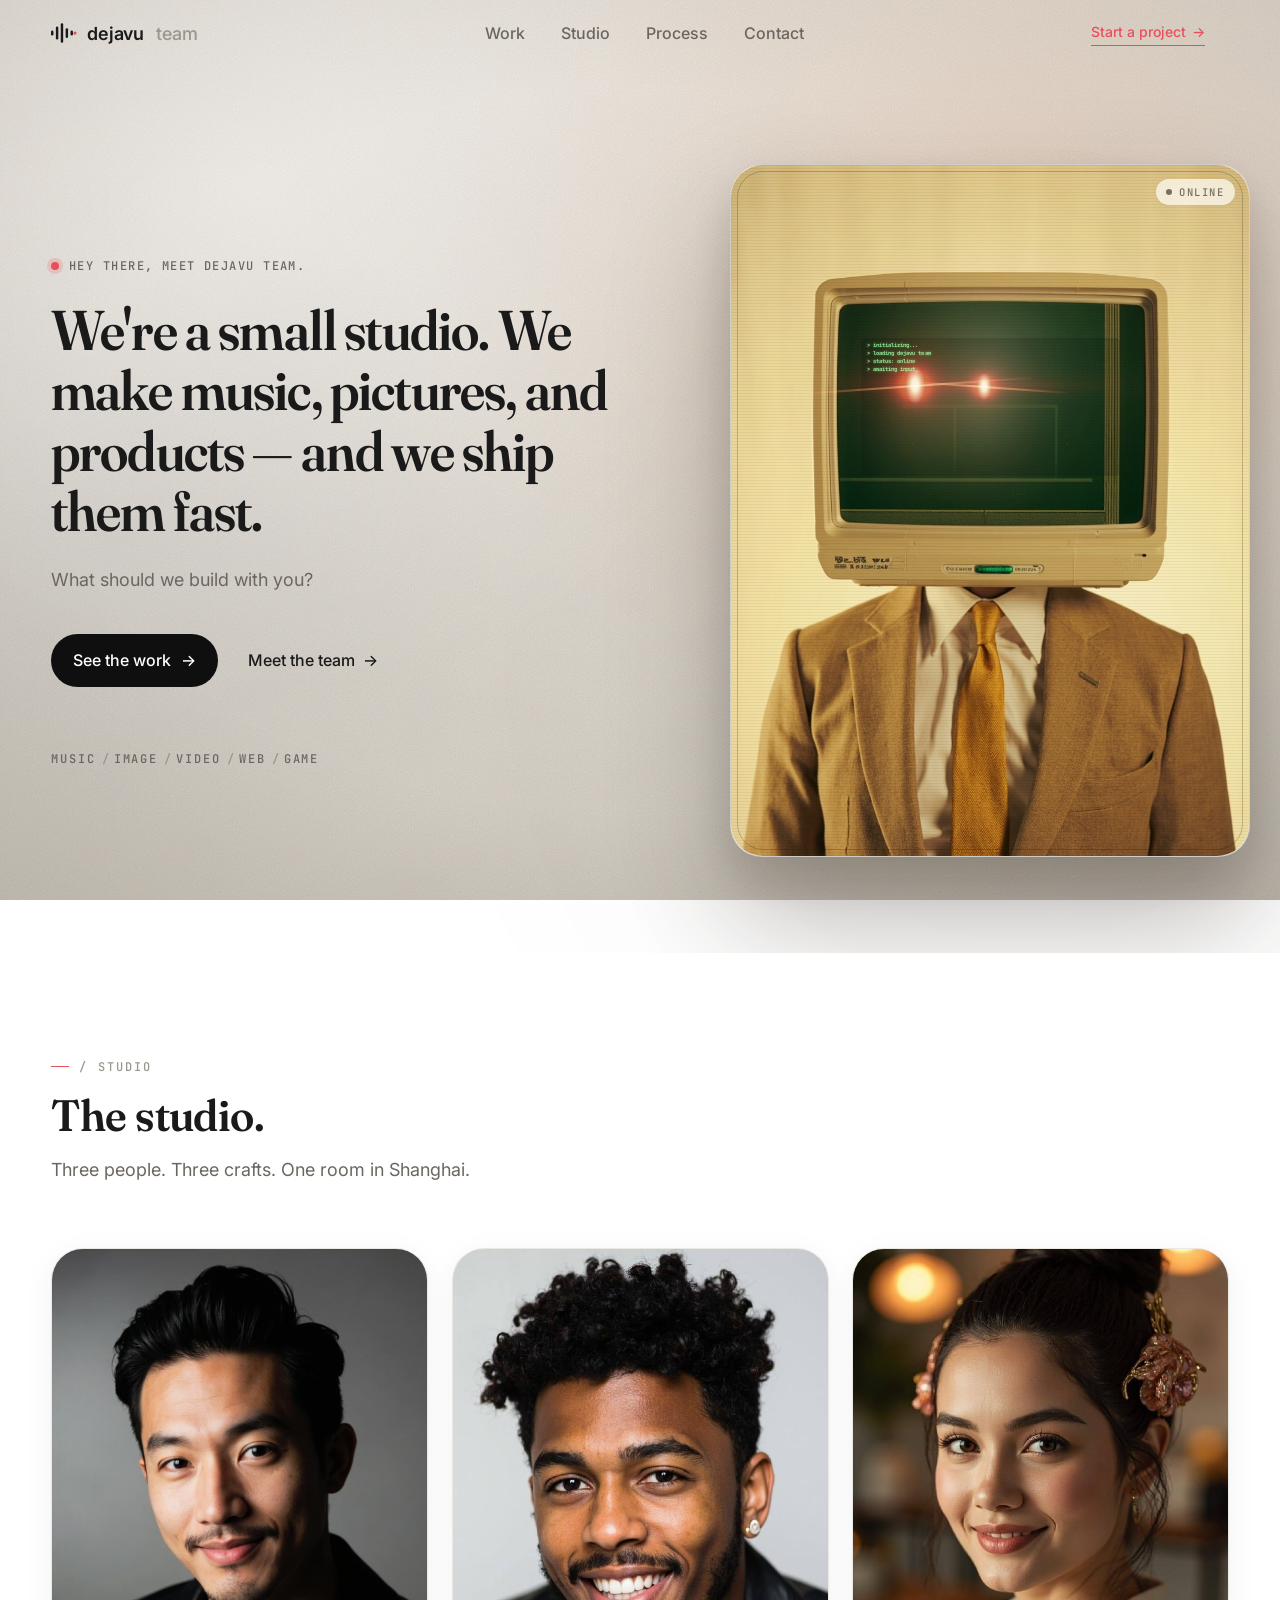
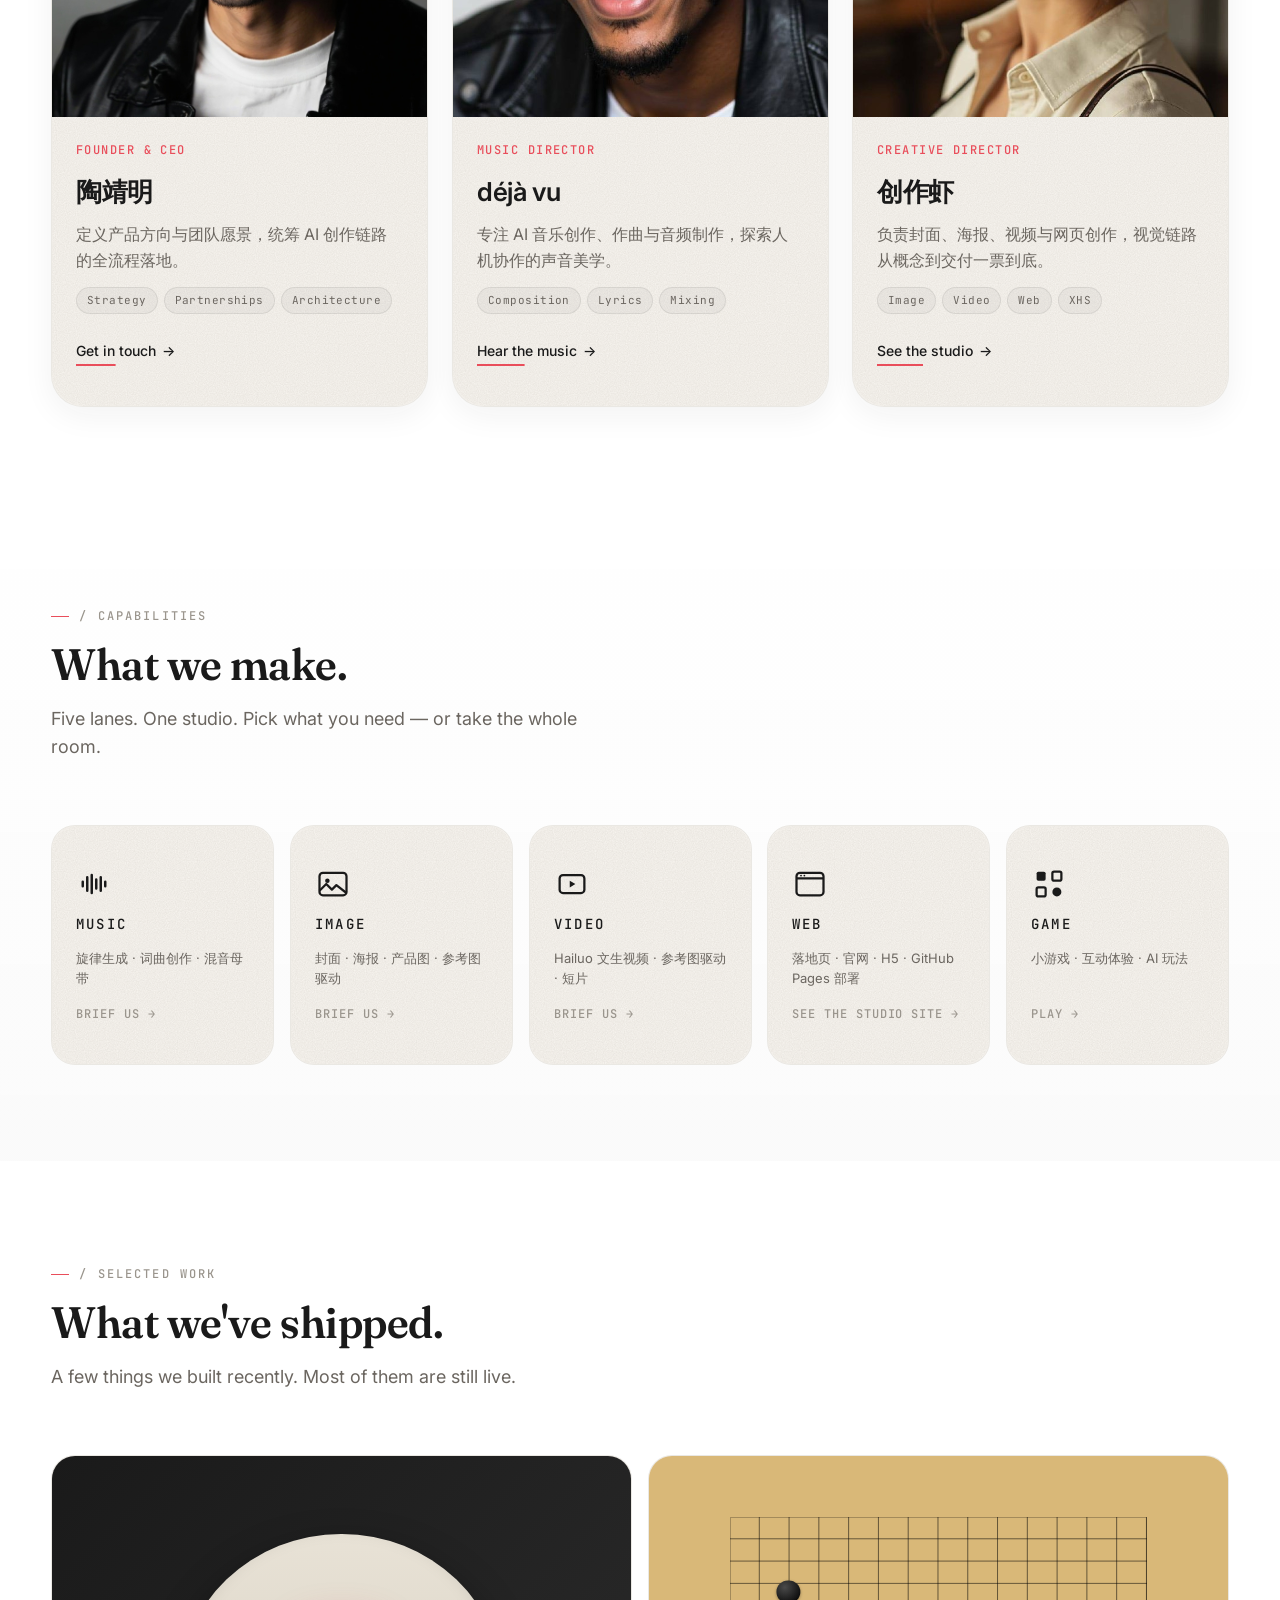
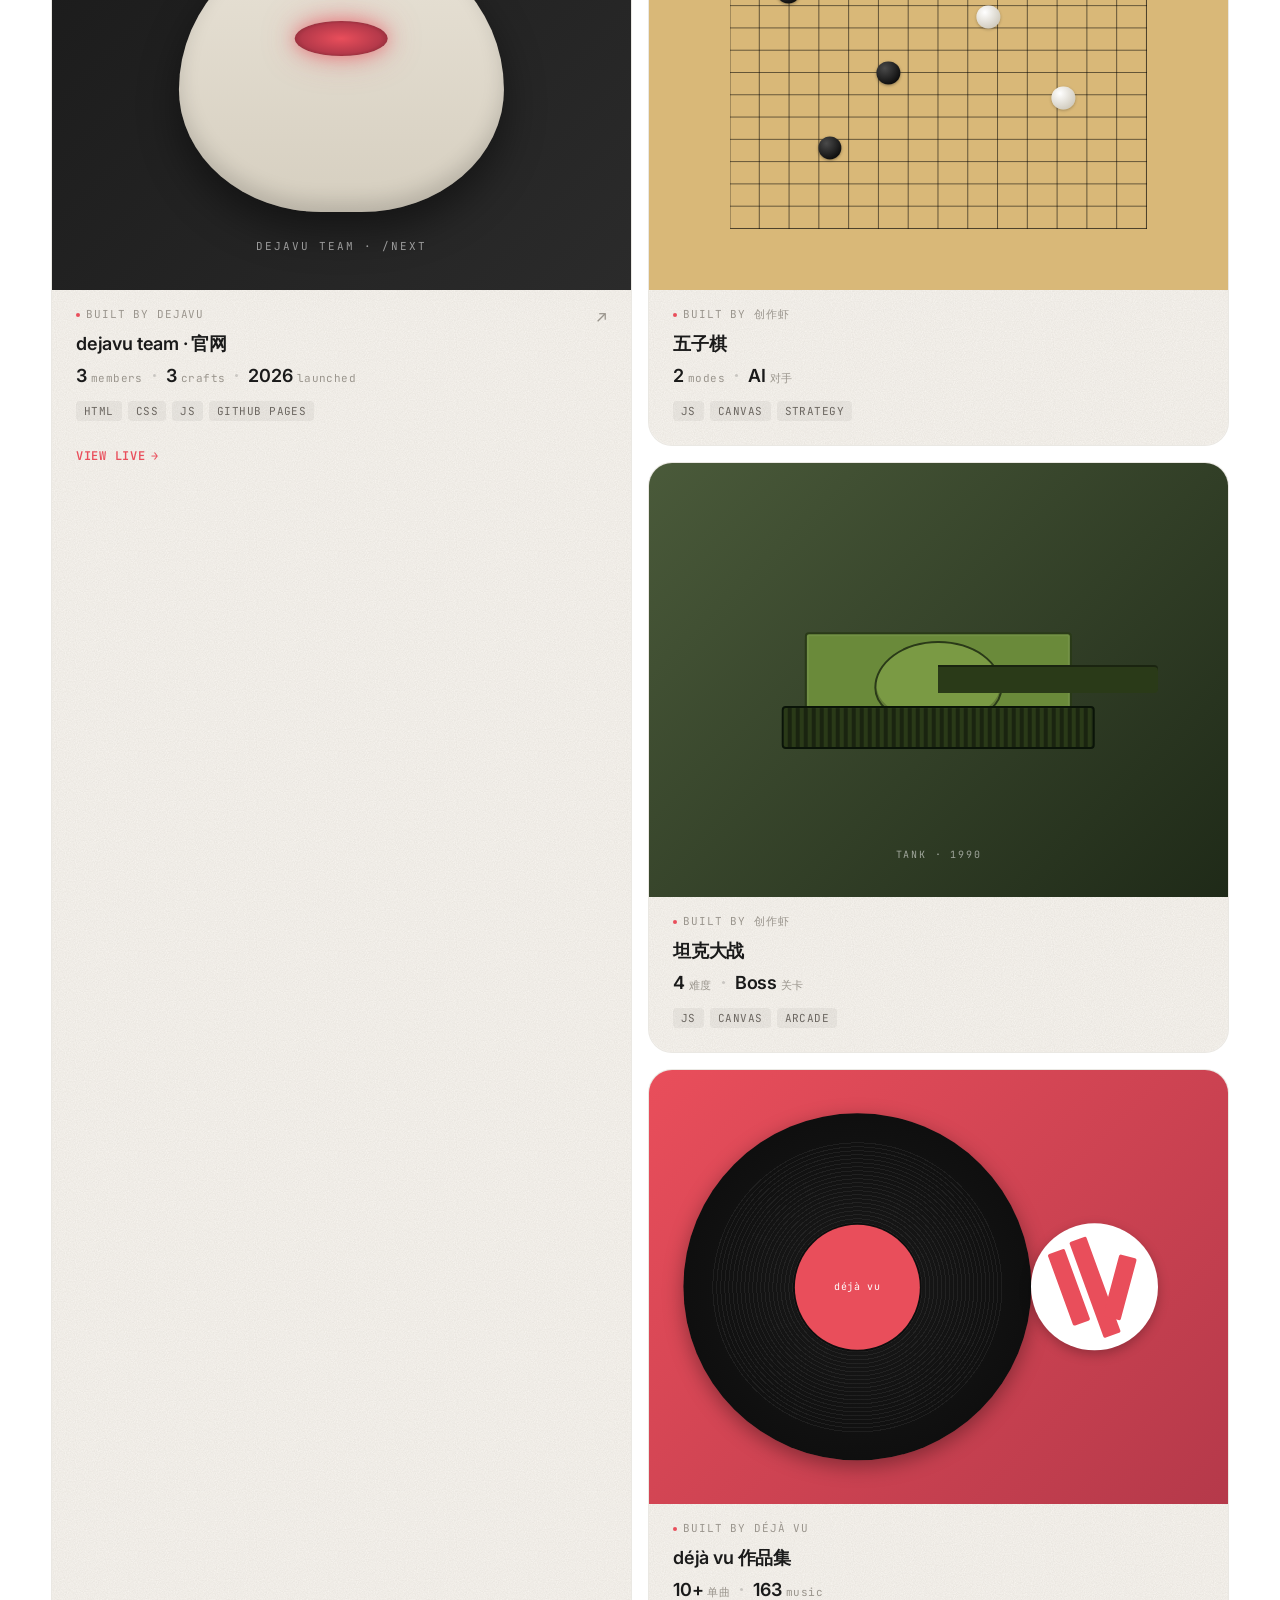
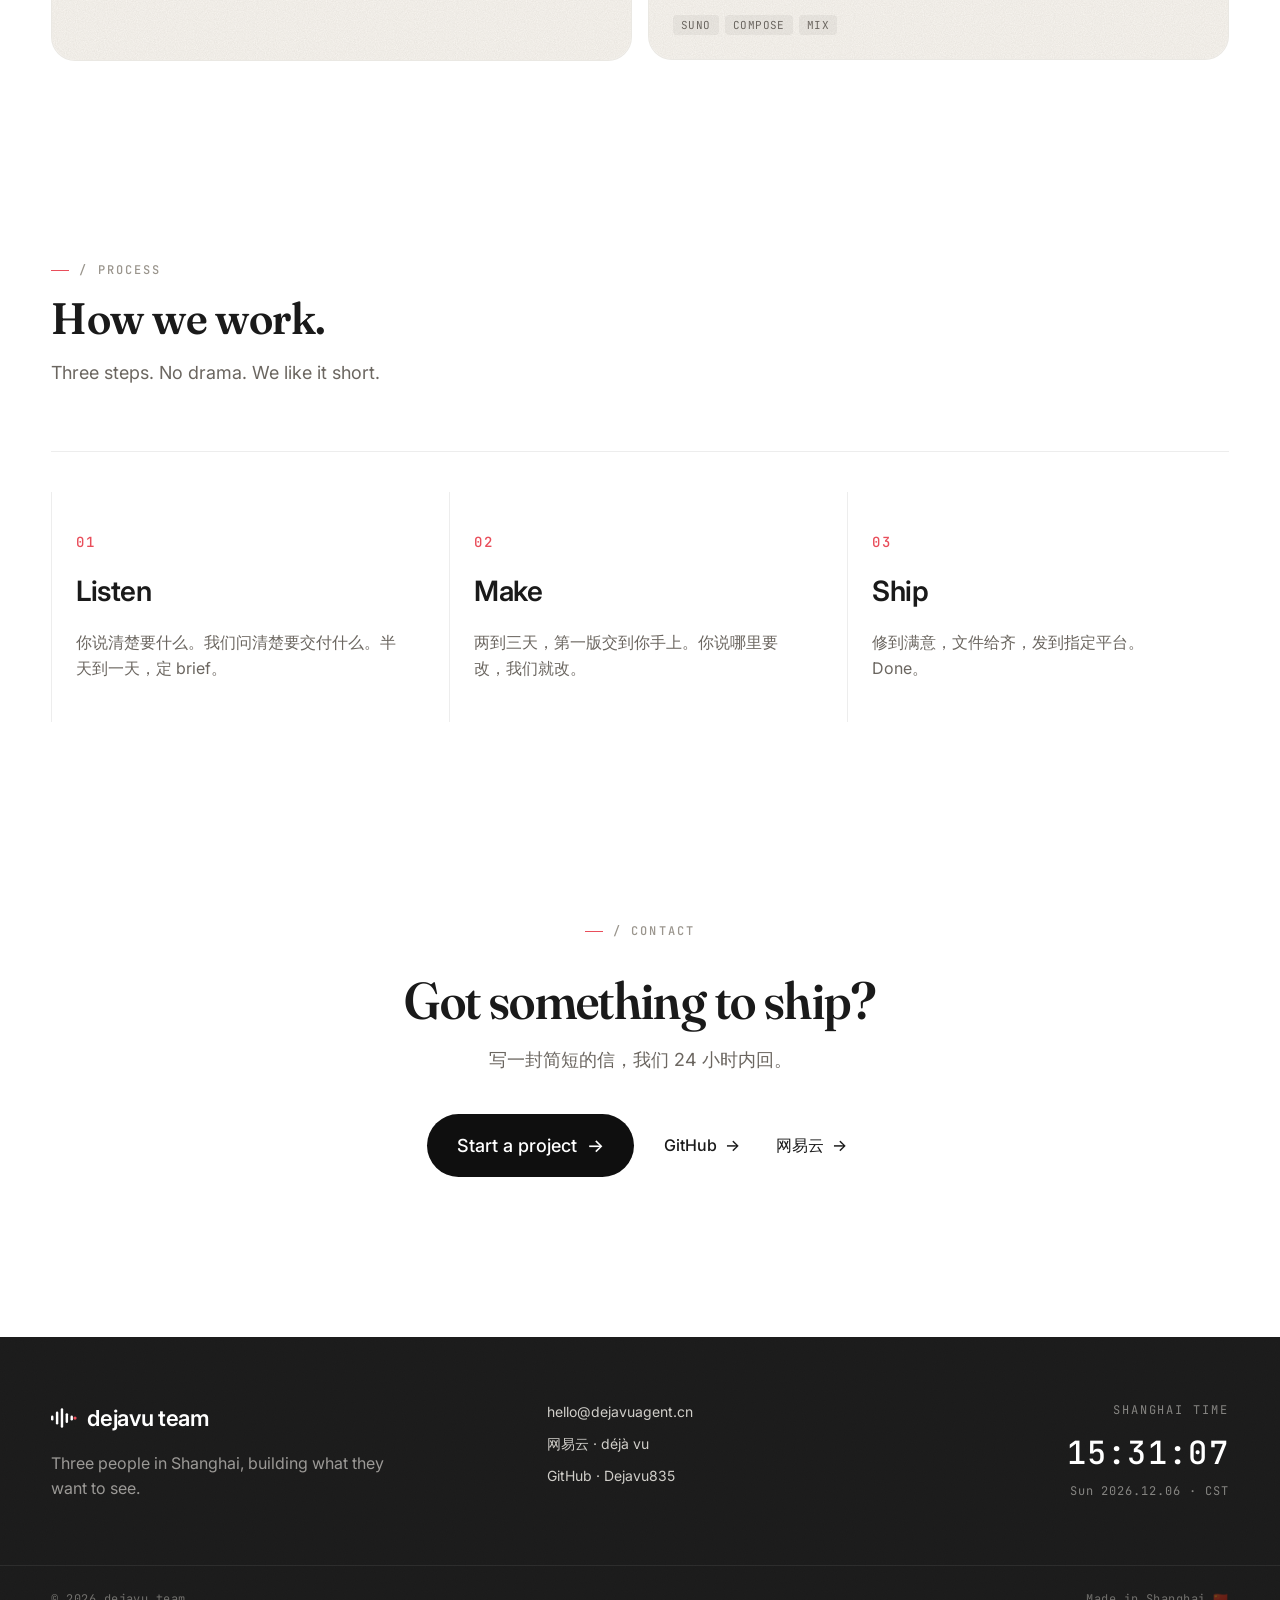
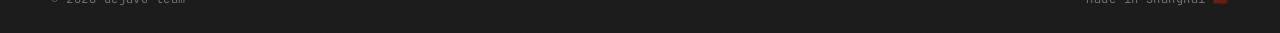
==== commit b7291813: "next: P1-②b 波形模式弱化（用户反馈红色曲线太抢戏） - 尺寸: 70%×60% (横贯) → 30%×15% (左下角角落) - 位置: flex 居中 → position:absolu" ====
--- a/next/index.html
+++ b/next/index.html
@@ -136,10 +136,10 @@
 &gt; status: online
 &gt; awaiting input_</pre>
               </div>
-              <!-- MODE 2: WAVE (coral red sine) -->
+              <!-- MODE 2: WAVE (subtle gray corner heartbeat) -->
               <div class="hv-screen-mode hv-screen-mode-wave" data-mode="wave">
-                <svg class="hv-screen-wave-svg" viewBox="0 0 240 48" preserveAspectRatio="none" aria-hidden="true">
-                  <path class="hv-screen-wave-path" d="M0,24 Q15,4 30,24 T60,24 T90,24 T120,24 T150,24 T180,24 T210,24 T240,24" stroke="currentColor" stroke-width="1.6" fill="none" stroke-linecap="round"/>
+                <svg class="hv-screen-wave-svg" viewBox="0 0 90 24" preserveAspectRatio="none" aria-hidden="true">
+                  <path class="hv-screen-wave-path" d="M0,12 Q11,2 22,12 T44,12 T66,12 T88,12" stroke="currentColor" stroke-width="1.2" fill="none" stroke-linecap="round"/>
                 </svg>
               </div>
               <!-- MODE 3: ON AIR (red blinking, semi-transparent black plate) -->
--- a/next/styles.css
+++ b/next/styles.css
@@ -777,31 +777,37 @@
   100% { opacity: 1; }
 }
 
-/* ----- MODE 2: WAVE (coral red sine) -----
-   An inline SVG sine path that occupies ~70% of the
-   container width. Coral red (#E94E5B) with a soft drop-
-   shadow glow. The path is animated by translating the SVG
-   horizontally to create a "scrolling waveform" feel — the
-   sine is repeated via the SVG's path so the scroll loop
-   is seamless. */
+/* ----- MODE 2: WAVE (subtle corner heartbeat) -----
+   P1-2b: shrunk to a 30% x 15% corner decoration in the
+   lower-left of the CRT plate. Color shifted from coral
+   red (#E94E5B) to mid-gray (#6B6660) so the wave reads
+   as a quiet "signal/heartbeat" hint rather than a focal
+   element that competes with the eye. Drop-shadow glow
+   removed; opacity 0.5. Path has 3-4 small peaks instead
+   of 8 large ones. Animation still runs (slow horizontal
+   drift) for life. */
 .hv-screen-wave-svg {
-  width: 70%;
-  height: 60%;
-  color: #E94E5B;
-  filter: drop-shadow(0 0 3px rgba(233, 78, 91, 0.55))
-          drop-shadow(0 0 8px rgba(233, 78, 91, 0.3));
+  width: 30%;
+  height: 15%;
+  position: absolute;
+  left: 8%;
+  bottom: 12%;
+  color: #6B6660;
+  opacity: 0.5;
+  filter: none;
   /* Slow horizontal drift for "wave scrolling" feel */
   animation: hv-wave-scroll 1.6s linear infinite;
 }
 .hv-screen-wave-path {
-  /* The viewBox sine covers 0-240 horizontally. Translate
-     by -60 (one quarter wavelength) per cycle = full sine
+  /* The viewBox sine covers 0-90 horizontally. Translate
+     by -22 (one quarter wavelength) per cycle = full sine
      that looks continuous. */
+  stroke-width: 1.2;
   transform-origin: center;
 }
 @keyframes hv-wave-scroll {
   from { transform: translateX(0); }
-  to   { transform: translateX(-30px); }
+  to   { transform: translateX(-22px); }
 }
 
 /* ----- MODE 3: ON AIR (red blinking) -----
